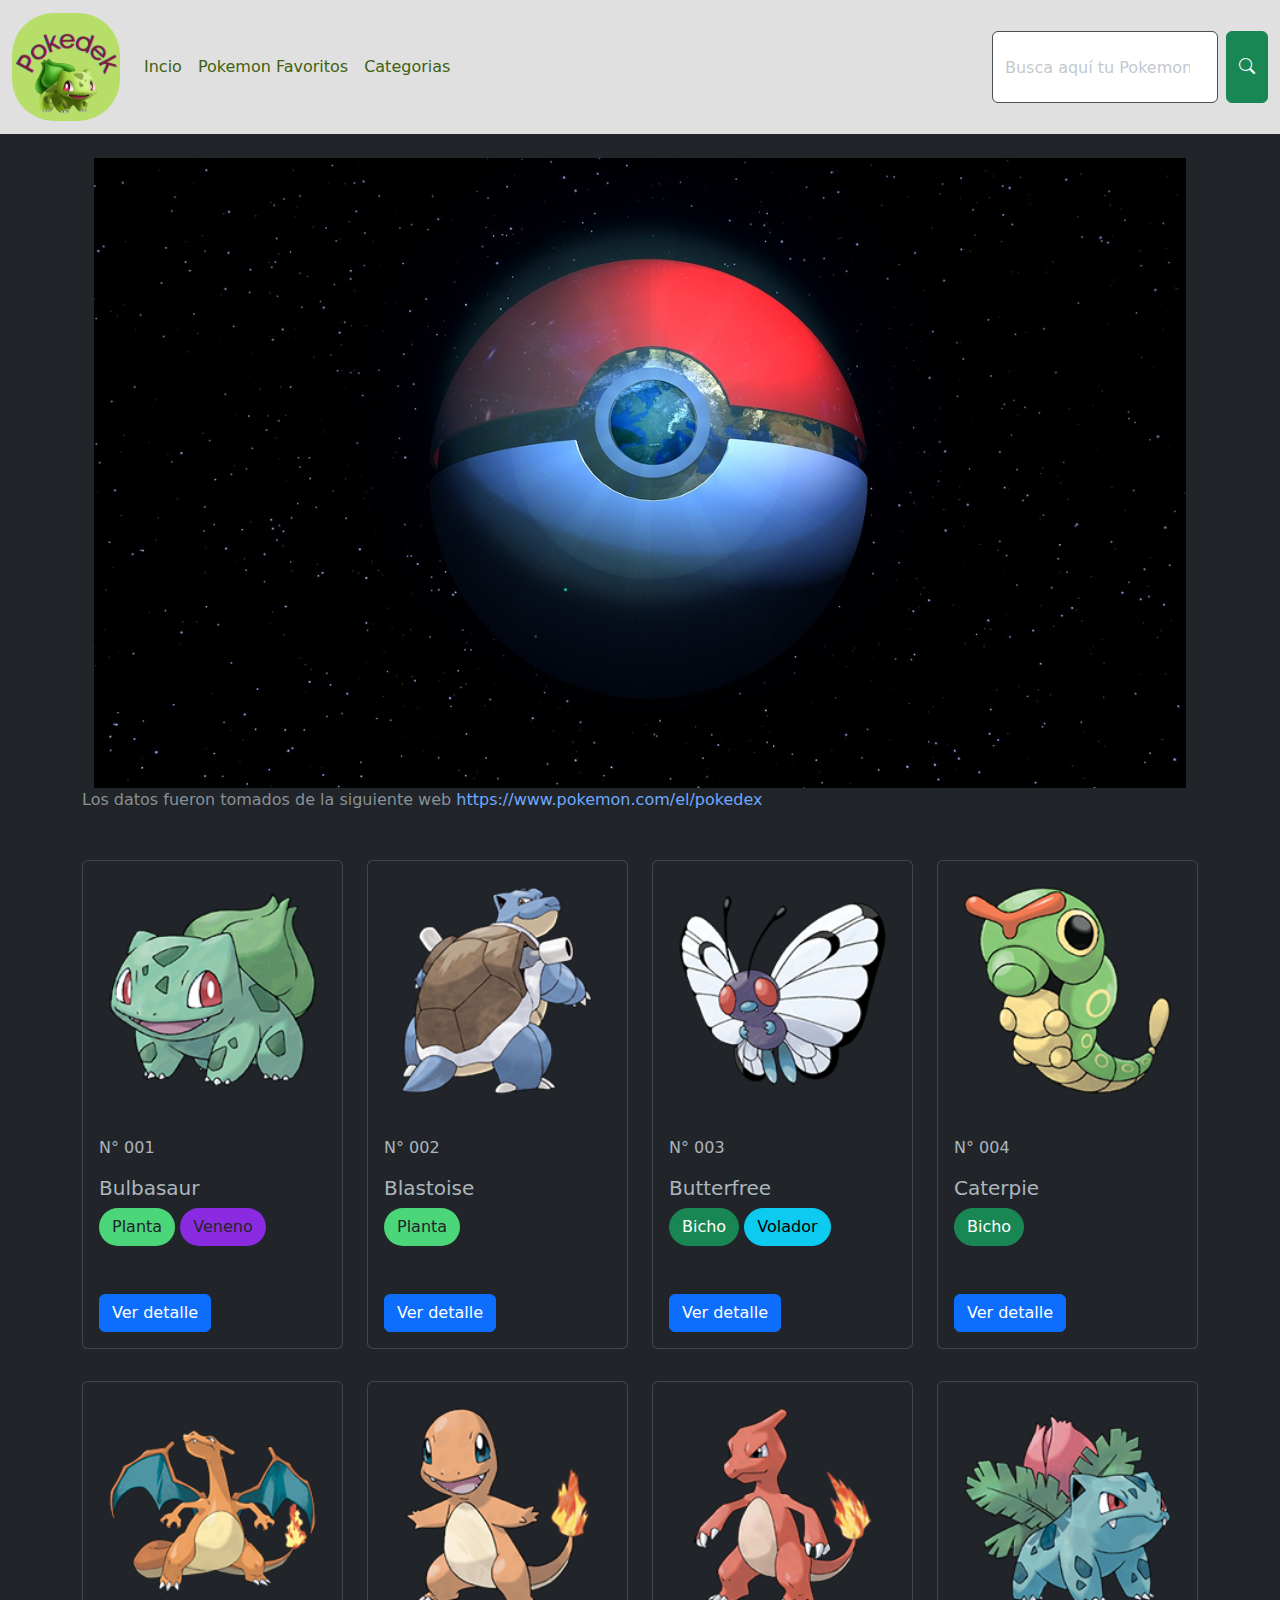
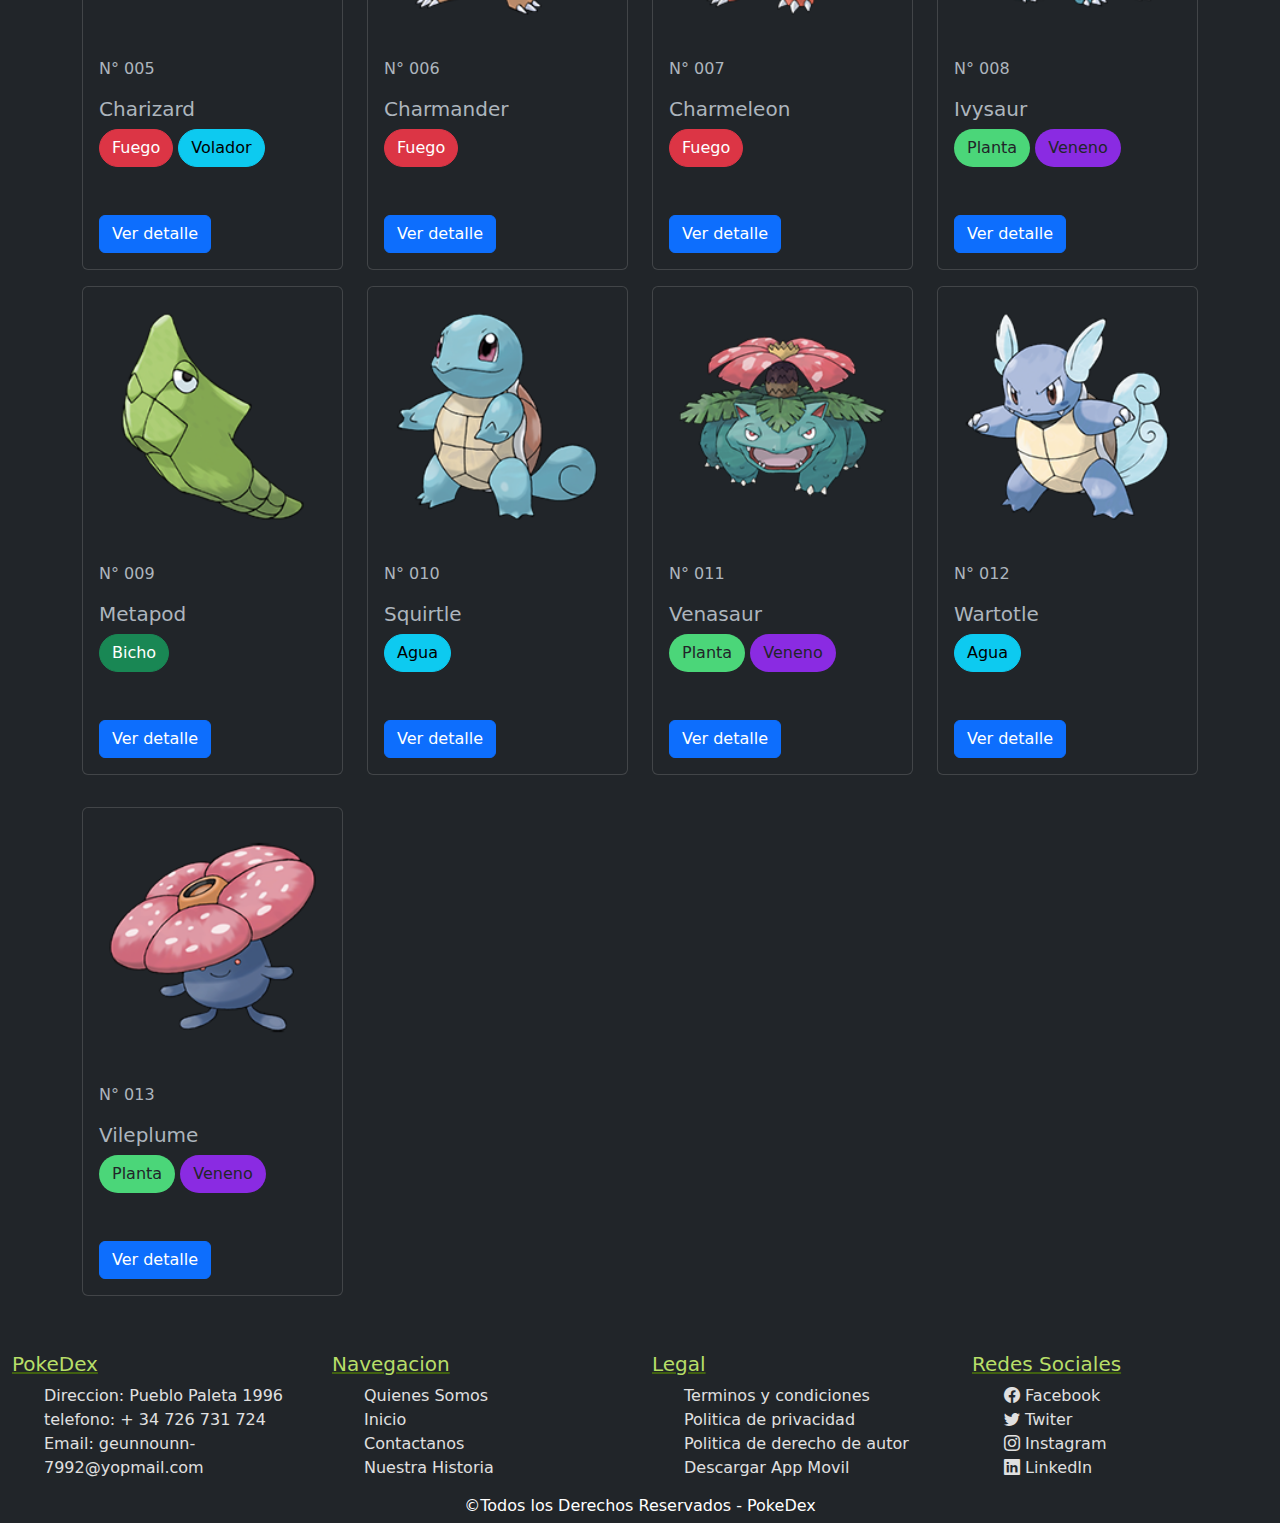
==== index.html @ a867254b "Merge branch 'dev' into index" ====
<!DOCTYPE html>
<html lang="es" data-bs-theme="dark">
  <head>
    <meta charset="UTF-8" />
    <meta http-equiv="X-UA-Compatible" content="IE=edge" />
    <meta name="viewport" content="width=device-width, initial-scale=1.0" />
    <meta name="description" content="pagina de PokeDex" />
    <meta
      name="keybords"
      content="Pokemon, pikachu, ash, pokedex, blaistoise,
    buterflee, caterpie, charizard, charmander, charmeleon, ivysaur, metapod,
    squitle, venusaur, wartotle"
    />
    <meta
      name="author"
      content="Rusco German André, Garcia Moya Priscila Belen, Ramos Emilia Belen, Romero Uro, Juan Gerardo"
    />
    <link rel="stylesheet" href="css/bootstrap.min.css" />
    <link rel="stylesheet" href="https://cdn.jsdelivr.net/npm/bootstrap-icons@1.10.3/font/bootstrap-icons.css">
    <link rel="stylesheet" href="css/styles.css" />
    <title>PokeDex</title>
  </head>
  <body>
    <header>
      <nav class="navbar navbar-expand-lg navbar-light" id="navBar-PokeDex">
        <section class="container-fluid">
          <a class="navbar-brand" href="./index.html" ><img src="./img/logoPokedek.png" alt="logoPokedek" ></a>
          <button class="navbar-toggler" type="button" data-bs-toggle="collapse" data-bs-target="#navbarSupportedContent" aria-controls="navbarSupportedContent" aria-expanded="false" aria-label="Toggle navigation">
            <span class="navbar-toggler-icon"></span>
          </button>
          <article  class="collapse navbar-collapse" id="navbarSupportedContent">
            <ul class="navbar-nav me-auto mb-2 mb-lg-0">
              <li class="nav-item">
                <a class="nav-link active" aria-current="page" href="index.html">Incio</a>
              </li>
              <li class="nav-item">
                <a class="nav-link" href="./page/error404.html">Pokemon  Favoritos</a>
              </li>
              <li class="nav-item">
                <a class="nav-link "  href="./page/error404.html">Categorias</a>
              </li>
            </ul>
            <form class="d-flex">
              <input class="form-control me-2" type="search" placeholder="Busca aquí tu Pokemon" aria-label="Search">
              <button class="btn btn-success" type="submit"><i class="bi bi-search"></i></button>
            </form>
          </article>
        </section>
      </nav>
    </header>

    <main class="container my-4">
      <section class="container">
        <article id="sliderPokeDex" class="carousel slide">
          <div class="carousel-indicators">
            <button
              type="button"
              data-bs-target="#sliderPokeDex"
              data-bs-slide-to="0"
              class="active"
              aria-current="true"
              aria-label="Slide 1"
            ></button>
            <button
              type="button"
              data-bs-target="#sliderPokeDex"
              data-bs-slide-to="1"
              aria-label="Slide 2"
            ></button>
            <button
              type="button"
              data-bs-target="#sliderPokeDex"
              data-bs-slide-to="2"
              aria-label="Slide 3"
            ></button>
          </div>
          <div class="carousel-inner">
            <div class="carousel-item active">
              <img
                src="/img/POKEBOLA.jpg"
                class="d-block w-100 banner-responsive"
                alt="picachu slider"
              />
            </div>
            <div class="carousel-item">
              <img
                src="./img/POKEBOLA PORTADA.jpg"
                class="d-block w-100 banner-responsive"
                alt="picachu portada"
              />
            </div>
            <div class="carousel-item">
              <img
                src="./img/pokemonslide.jpg"
                class="d-block w-100 banner-responsive"
                alt="pokebola"
              />
            </div>
          </div>
          <button
            class="carousel-control-prev"
            type="button"
            data-bs-target="#sliderPokeDex"
            data-bs-slide="prev"
          >
            <span class="carousel-control-prev-icon" aria-hidden="true"></span>
            <span class="visually-hidden">Previous</span>
          </button>
          <button
            class="carousel-control-next"
            type="button"
            data-bs-target="#sliderPokeDex"
            data-bs-slide="next"
          >
            <span class="carousel-control-next-icon" aria-hidden="true"></span>
            <span class="visually-hidden">Next</span>
          </button>
        </article>
      </section>
      <p class="text-muted mb-5">
        Los datos fueron tomados de la siguiente web
        <a
          href="https://www.pokemon.com/el/pokedex"
          class="text-decoration-none"
          >https://www.pokemon.com/el/pokedex</a
        >
      </p>

      <section class="row">
        <aside class="col-md-6 col-lg-3 mb-3">
          <article class="card style= width: 18rem;">
            <img
              src="/img/pokemones/baba.png"
              class="card-img-top"
              alt="Bulbasaur"
            />
            <div class="card-body">
              <p>N° 001</p>
              <h5 class="card-title mb-2">Bulbasaur</h5>
              <div class="block">
              <input
                type="button"
                class="btn colorPlanta sinCursor"
                value="Planta"
              />
              <input
                type="button"
                class="btn colorVeneno sinCursor"
                value="Veneno"
              />
              </div>
              <a href="/page/error404.html" class="btn btn-primary  mt-5"
                >Ver detalle</a
              >
            </div>
          </article>
        </aside>

        <aside class="col-md-6 col-lg-3 mb-3">
          <article class="card style= width: 18rem;">
            <img
              src="/img/pokemones/blastoise.png"
              class="card-img-top"
              alt="Bulbasaur"
            />
            <div class="card-body">
              <p>N° 002</p>
              <h5 class="card-title">Blastoise</h5>
              <input
                type="button"
                class="btn colorPlanta sinCursor block"
                value="Planta"
              />

              <a href="/page/error404.html" class="btn btn-primary mt-5"
                >Ver detalle</a
              >
            </div>
          </article>
        </aside>

        <aside class="col-md-6 col-lg-3 mb-3">
          <article class="card style= width: 18rem;">
            <img
              src="/img/pokemones/buterflee (12).png"
              class="card-img-top"
              alt="Butterfree"
            />
            <div class="card-body">
              <p>N° 003</p>
              <h5 class="card-title">Butterfree</h5>
              <div class="block">
              <input
                type="button"
                class="btn btn-success sinCursor"
                value="Bicho"
              />
              <input
                type="button"
                class="btn btn-info sinCursor"
                value="Volador"
              />
            </div>
              <a href="/page/error404.html" class="btn btn-primary mt-5"
                >Ver detalle</a
              >
            </div>
          </article>
        </aside>

        <aside class="col-md-6 col-lg-3 mb-3 pb-3">
          <article class="card style= width: 18rem;">
            <img
              src="/img/pokemones/caterpie.png"
              class="card-img-top"
              alt="Caterpie"
            />
            <div class="card-body">
              <p>N° 004</p>
              <h5 class="card-title">Caterpie</h5>
              <input
                type="button"
                class="btn btn-success sinCursor block"
                value="Bicho"
              />
              <a href="/page/error404.html" class="btn btn-primary  mt-5"
                >Ver detalle</a
              >
            </div>
          </article>
        </aside>

        <aside class="col-md-6 col-lg-3 pb-3">
          <article class="card style= width: 18rem;">
            <img
              src="/img/pokemones/charizard.png"
              class="card-img-top"
              alt="Charizard"
            />
            <div class="card-body">
              <p>N° 005</p>
              <h5 class="card-title">Charizard</h5>
              <div class="block">
              <input
                type="button"
                class="btn btn-danger sinCursor"
                value="Fuego"
              />
              <input
                type="button"
                class="btn btn-info sinCursor"
                value="Volador"
              />
            </div>
              <a href="/page/error404.html" class="btn btn-primary  mt-5"
                >Ver detalle</a
              >
            </div>
          </article>
        </aside>

        <aside class="col-md-6 col-lg-3 pb-3">
          <article class="card style= width: 18rem;">
            <img
              src="/img/pokemones/charmander.png"
              class="card-img-top"
              alt="Charmander"
            />
            <div class="card-body">
              <p>N° 006</p>
              <h5 class="card-title">Charmander</h5>
              <input
                type="button"
                class="btn btn-danger sinCursor block"
                value="Fuego"
              />
              <a href="/page/descripcionPokemon.html" class="btn btn-primary  mt-5"
                >Ver detalle</a
              >
            </div>
          </article>
        </aside>

        <aside class="col-md-6 col-lg-3 pb-3">
          <article class="card style= width: 18rem;">
            <img
              src="/img/pokemones/charmeleon.png"
              class="card-img-top"
              alt="Charmeleon"
            />
            <div class="card-body">
              <p>N° 007</p>
              <h5 class="card-title">Charmeleon</h5>
              <input
                type="button"
                class="btn btn-danger sinCursor block"
                value="Fuego"
              />
              <a href="/page/error404.html" class="btn btn-primary  mt-5"
                >Ver detalle</a
              >
            </div>
          </article>
        </aside>

        <aside class="col-md-6 col-lg-3 pb-3">
          <article class="card style= width: 18rem;">
          <img
            src="/img/pokemones/ivysaur.png"
            class="card-img-top"
            alt="Ivysaur"
          />
          <div class="card-body">
            <p>N° 008</p>
            <h5 class="card-title">Ivysaur</h5>
            <div class="block">
            <input
            type="button"
            class="btn colorPlanta sinCursor "
            value="Planta"
          />
          <input
          type="button"
          class="btn colorVeneno sinCursor "
          value="Veneno"
        />
        </div>
            <a href="/page/error404.html" class="btn btn-primary  mt-5"
              >Ver detalle</a
            >
          </div>
        </article>
      </aside>

      <aside class="col-md-6 col-lg-3 mb-3 pb-3">
        <article class="card style= width: 18rem;">
          <img
            src="/img/pokemones/metapod.png"
            class="card-img-top"
            alt="Metapod"
          />
          <div class="card-body">
            <p>N° 009</p>
            <h5 class="card-title">Metapod</h5>
            <input type="button" class="btn btn-success sinCursor block" value="Bicho" />
            <a href="/page/error404.html" class="btn btn-primary  mt-5"
              >Ver detalle</a
            >
          </div>
        </article>
      </aside>

      <aside class="col-md-6 col-lg-3 mb-3 pb-3">
        <article class="card style= width: 18rem;">
          <img
            src="/img/pokemones/squirtle.png"
            class="card-img-top"
            alt="Squirtle"
          />
          <div class="card-body">
            <p>N° 010</p>
            <h5 class="card-title">Squirtle</h5>

            <input type="button" class="btn btn-info sinCursor block" value="Agua" />
            <a href="/page/error404.html" class="btn btn-primary mt-5"
              >Ver detalle</a
            >
          </div>
        </article>
      </aside>

        <aside class="col-md-6 col-lg-3 mb-3 pb-3">
          <article class="card style= width: 18rem;">
          <img
            src="/img/pokemones/venusaur.png"
            class="card-img-top"
            alt="venusaur"
          />
          <div class="card-body">
            <p>N° 011</p>
            <h5 class="card-title">Venasaur</h5>
            <div class="block">
            <input
              type="button"
              class="btn colorPlanta sinCursor"
              value="Planta"
            />
            <input
              type="button"
              class="btn colorVeneno sinCursor"
              value="Veneno"
            />
            </div>
            <a href="/page/error404.html" class="btn btn-primary  mt-5"
              >Ver detalle</a
            >
          </div>
        </article>
      </aside>

        <aside class="col-md-6 col-lg-3 mb-3 pb-3">
          <article class="card style= width: 18rem;">
          <img
            src="/img/pokemones/wartotle.png"
            class="card-img-top"
            alt="Wartotle"
          />
          <div class="card-body">
            <p>N° 012</p>
            <h5 class="card-title">Wartotle</h5>
            <input
              type="button"
              class="btn btn-info sinCursor block"
              value="Agua"
            />

            <a href="/page/error404.html" class="btn btn-primary  mt-5"
              >Ver detalle</a
            >
          </div>
        </article>
      </aside>

        <aside class="col-md-6 col-lg-3 mb-3 pb-3">
          <article class="card style= width: 18rem;">
          <img
            src="/img/pokemones/vileplume.png"
            class="card-img-top"
            alt="vileplume"
          />
          <div class="card-body">
            <p>N° 013</p>
            <h5 class="card-title mb-2">Vileplume</h5>
            <div class="block">
            <input
              type="button"
              class="btn colorPlanta sinCursor "
              value="Planta"
            />
            <input
              type="button"
              class="btn colorVeneno sinCursor "
              value="Veneno"
            />
          </div>
            <a href="/page/error404.html" class="btn btn-primary  mt-5"
              >Ver detalle</a
            >
          </div>
        </article>
      </aside>
      </section>
    </main>
    

    <footer>
        <section class="container-fluid">
            <article  class="row" id="cuerpoFooter">
                <aside class="col-xl-3  col-sm-3 col-md-3">
                    <p class="h5">PokeDex</p>
                    <ul>
                      <li>Direccion: Pueblo Paleta 1996</li>
                      <li> telefono: + 34 726 731 724</li>
                      <li>Email: geunnounn-7992@yopmail.com</li>
                    </ul>
                </aside>
                <aside class="col-xl-3 col-sm-3 col-md-3">
                    <p class="h5"> Navegacion</p>
                    <ul>
                        <li><a href="/page/quienesSomos.html">Quienes Somos</a></li>
                        <li><a href="/index.html">Inicio</a></li>
                        <li><a href="/page/error404.html">Contactanos</a></li>
                        <li><a href="/page/error404.html">Nuestra Historia</a></li>
                    </ul>
                </aside>
                <aside class="col-xl-3 col-sm-3 col-md-3">
                    <p class="h5">Legal</p>
                    <ul>
                        <li><a href="/page/error404.html">Terminos y condiciones</a></li>
                        <li><a href="/page/error404.html">Politica de privacidad</a></li>
                        <li><a href="/page/error404.html">Politica de derecho de autor</a></li>
                        <li><a href="/page/error404.html">Descargar App Movil</a></li>
                    </ul>
                </aside>
                <aside class="col-xl-3 col-sm-3 col-md-3">
                    <p class="h5">Redes Sociales</p>
                        <ul>
                      <li><a href="/page/error404.html"><i class="bi bi-facebook"></i> Facebook</a></li>
                      <li><a href="/page/error404.html"><i class="bi bi-twitter"></i> Twiter</a></li>
                      <li><a href="/page/error404.html"><i class="bi bi-instagram"></i> Instagram</a></li>
                      <li><a href="/page/error404.html"><i class="bi bi-linkedin"></i> LinkedIn</a></li>
                    </ul>
                </aside>
            </article>
            <article  class="row" id="copyrightFooter">
               <p class="h6"> &copy;Todos los Derechos Reservados - PokeDex </p> 
            </article>
        </section>
    </footer>
    <script src="js/bootstrap.min.js"></script>
  </body>
</html>
---- css/styles.css ----
/*#e88c68 #692108 #c7551b #eebd3b #f5ba42 #e0e0e0 #762334 #b7de68 #416111 #629b27*/
@import url("https://cdn.jsdelivr.net/npm/bootstrap-icons@1.10.3/font/bootstrap-icons.css");
body {
  display: flex;
  flex-direction: column;
  min-height: 100vh;
}
main {
  flex-grow: 1;
}
#Error404 {
  display: flex;
  justify-content: center;
}
#Error404 img {
  padding-top: 10px;
  width: 97%;
  object-fit: cover;
  display: block;
  margin: auto;
  
}
#copyrightFooter {
  text-align: center;
  color: #e0e0e0;
}
#cuerpoFooter .h5 {
  color: #b7de68;
 text-decoration:underline #416111
}
#cuerpoFooter li a,li{
  text-decoration: none ;
  color: #e0e0e0;
}
#cuerpoFooter ul {
  list-style: none;
}

#navBar-PokeDex{
  background-color: #e0e0e0;
 color: #b7de68;
}
.navbar-brand img{
 padding: 0px;
 margin: 0px;
 height: 12vh;
 border-radius: 42px;
}

#navbarSupportedContent input{
background-color: #ffffff;
height: 8vh;
}
#navbarSupportedContent ul li a {
  color: #416111;
}

.carousel-inner img {
  width: 100%;
  height: 70vh;
  object-fit: cover;
}

.card-container {
  display: flex;
  justify-content: space-around;
  
}

.colorPlanta {
background-color:rgb(75, 214, 121) ;
}

.colorVeneno {
  background-color: blueviolet;
}

.sinCursor {
  cursor: not-allowed;
  pointer-events: none;
  border-radius: 40px;
}

.block{
  display: block
  }



/*================== Gerardo ===================================*/
.sinCursor {
  cursor: not-allowed;
  pointer-events: none;
}

.card-img {
  width: 100%;
  object-fit: cover;
}
.img-charmander {
  max-width: 70%;
  margin: 0 auto;
  display: none;
}
.img-evoluciones {
  max-width: 50%;
  margin: 0 auto;
}
[class*='-heading'] {
  font-size: 4rem;
  text-align: center;
  font-weight: 700;
  color: white;
  margin: 3rem 0;
}

.pokemon-grid {
  display: grid;
  grid-template-columns: repeat(2, 1fr);
  align-items: top;
  gap: 4rem;
}

.pokemonSkills-grid {
  display: grid;
  grid-template-columns: 2fr 1fr;
  align-items: top;
  gap: 4rem;
}

.hoverable {
  display: inline-block;
  background: center url('/img/detallesPokemonCharmander/charmander.png')
    no-repeat;
  background-size: contain;
}

@media all and (min-width: 280px) and (max-width: 768px) {
  .carousel {
    display: none;
  }
  [class*='-heading'] {
    font-size: 4rem;
    text-align: center;
    align-items: center;
    font-weight: 400;
    color: red;
    margin: 3rem 0;
  }
  .pokemon-grid {
    grid-template-columns: repeat(1, 1fr);
  }
  .pokemonSkills-grid {
    grid-template-columns: repeat(1, 1fr);
  }
  .img-charmander {
    max-width: 100%;
    display: block;
  }
}

@media all and (min-width: 769px) {
  .hoverable:hover {
    background-image: url('/img/detallesPokemonCharmander/lanzallamasCharmander.gif');
  }
}
/*================== FIN Gerardo =================================*/
/*================== German ===================================*/
.imgCardAcercaNosotros img{
  width: 227px;
  height: 272px;
  object-fit: cover;
  display: block;
  margin: auto;
}
#cardQuienesSomos .card {
  border: none;
}
#cardQuienesSomos .card-title{
  color: #e88c68;
}
#cardQuienesSomos .card-text {
text-align: justify;
color: #e0e0e0;
}
@media all and (max-width: 770px) {

  .imgCardAcercaNosotros  img{
    width: 264px;
    height: 255px;
    object-fit: cover;
    display: block;
    margin: auto;
}
}
/*================== FIN German =================================*/
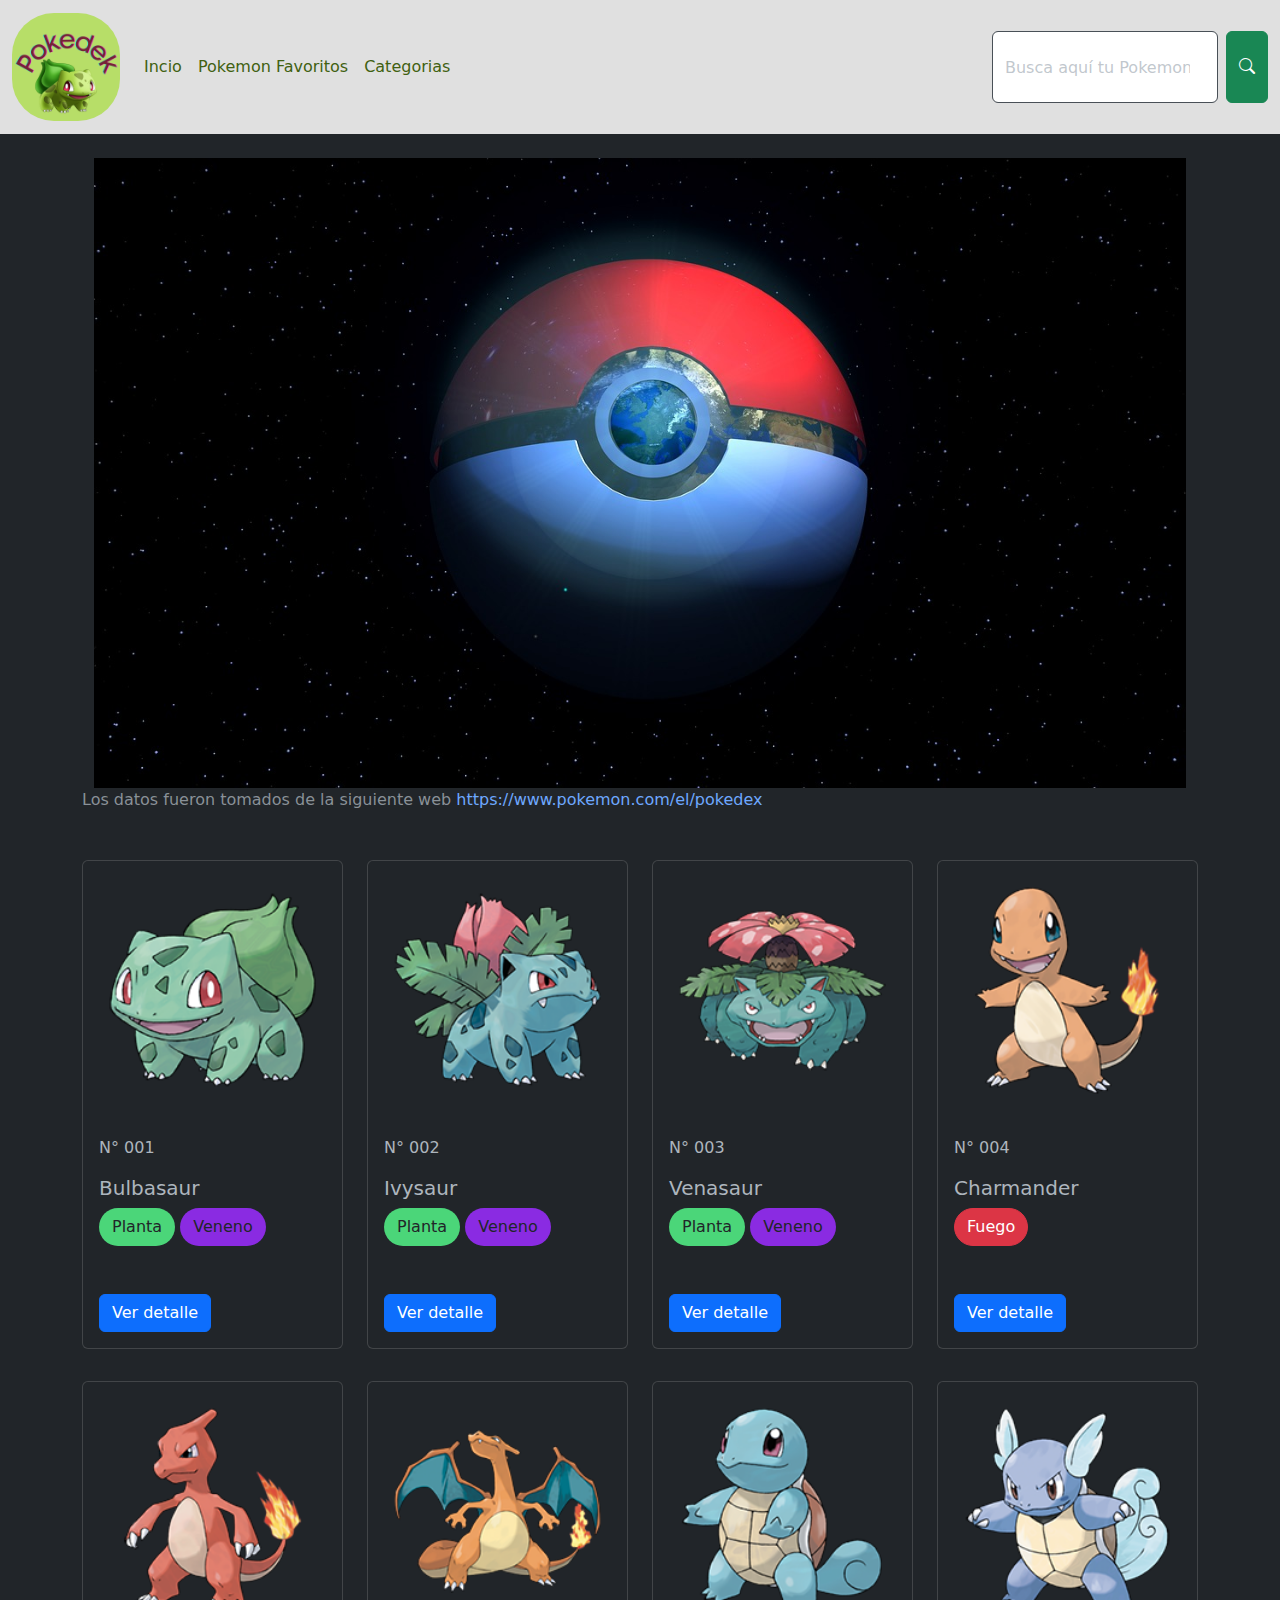
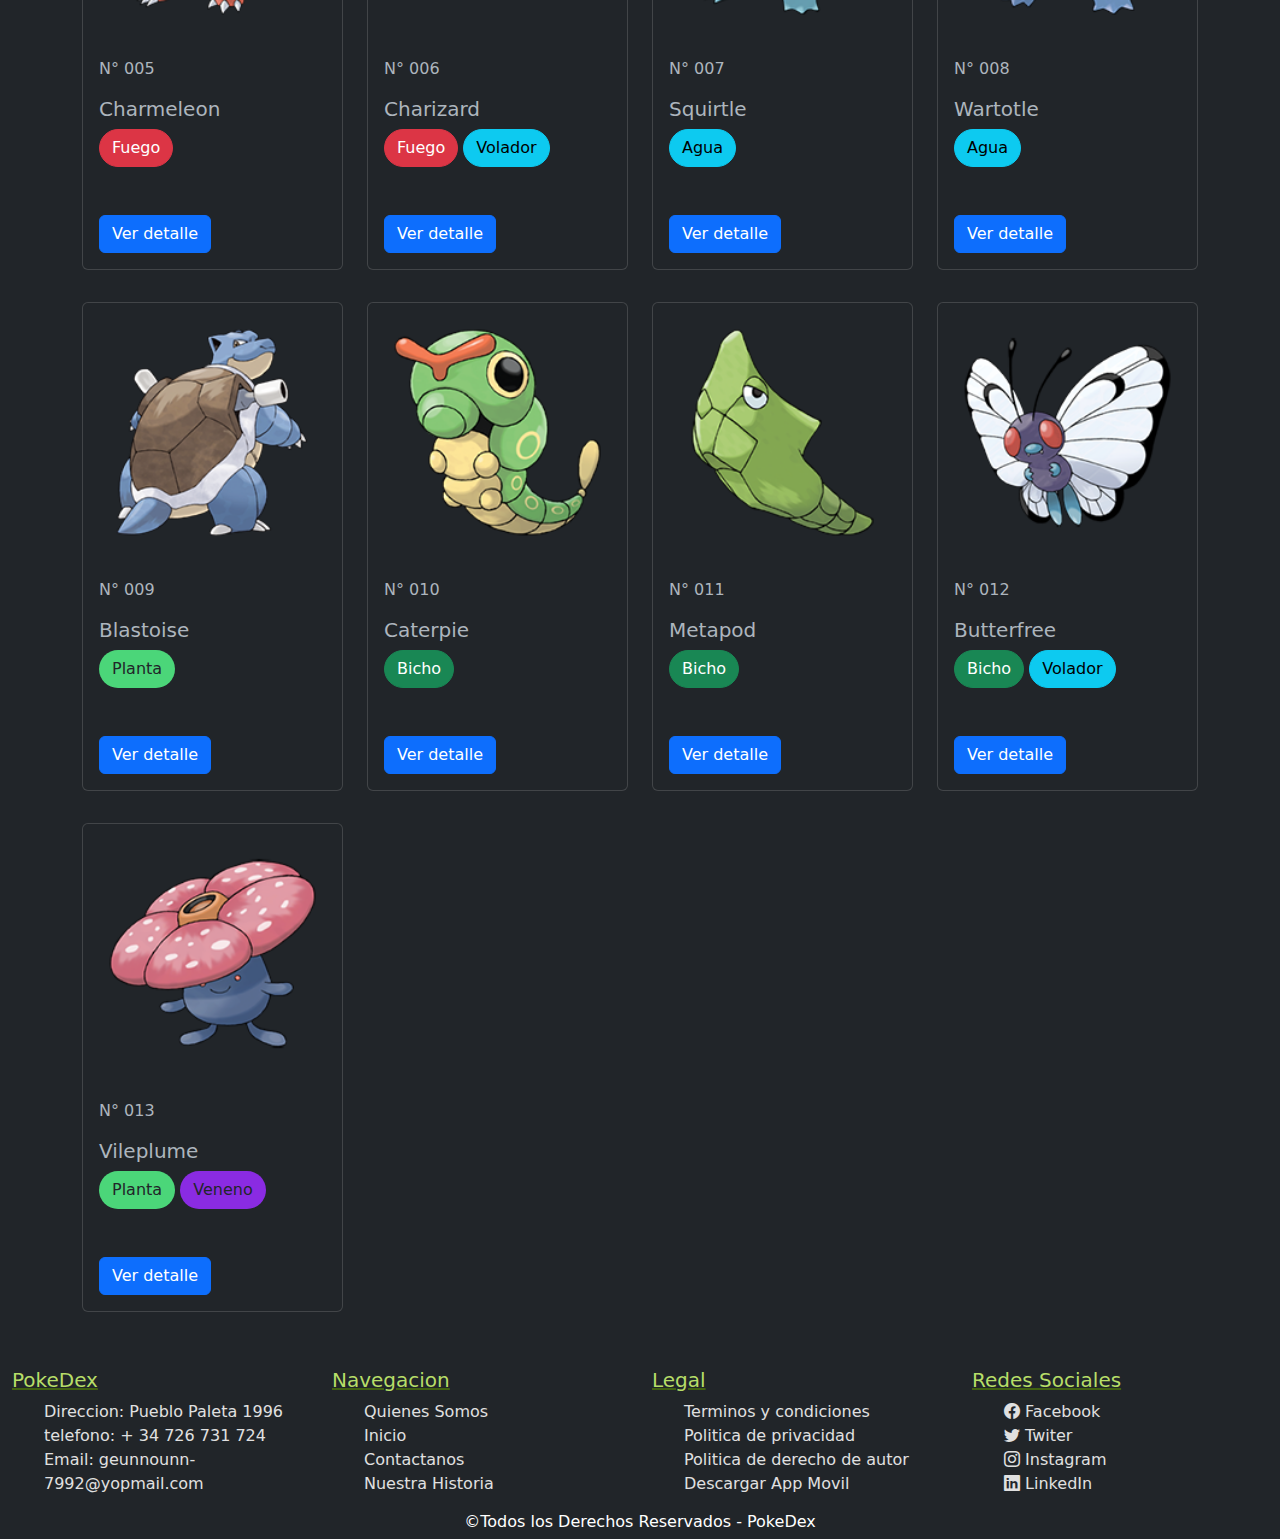
==== commit 23acb01d: "cambios en el index: botones y reorganizacion de Pokemones" ====
--- a/index.html
+++ b/index.html
@@ -16,7 +16,10 @@
       content="Rusco German André, Garcia Moya Priscila Belen, Ramos Emilia Belen, Romero Uro, Juan Gerardo"
     />
     <link rel="stylesheet" href="css/bootstrap.min.css" />
-    <link rel="stylesheet" href="https://cdn.jsdelivr.net/npm/bootstrap-icons@1.10.3/font/bootstrap-icons.css">
+    <link
+      rel="stylesheet"
+      href="https://cdn.jsdelivr.net/npm/bootstrap-icons@1.10.3/font/bootstrap-icons.css"
+    />
     <link rel="stylesheet" href="css/styles.css" />
     <title>PokeDex</title>
   </head>
@@ -24,25 +27,46 @@
     <header>
       <nav class="navbar navbar-expand-lg navbar-light" id="navBar-PokeDex">
         <section class="container-fluid">
-          <a class="navbar-brand" href="./index.html" ><img src="./img/logoPokedek.png" alt="logoPokedek" ></a>
-          <button class="navbar-toggler" type="button" data-bs-toggle="collapse" data-bs-target="#navbarSupportedContent" aria-controls="navbarSupportedContent" aria-expanded="false" aria-label="Toggle navigation">
+          <a class="navbar-brand" href="./index.html"
+            ><img src="./img/logoPokedek.png" alt="logoPokedek"
+          /></a>
+          <button
+            class="navbar-toggler"
+            type="button"
+            data-bs-toggle="collapse"
+            data-bs-target="#navbarSupportedContent"
+            aria-controls="navbarSupportedContent"
+            aria-expanded="false"
+            aria-label="Toggle navigation"
+          >
             <span class="navbar-toggler-icon"></span>
           </button>
-          <article  class="collapse navbar-collapse" id="navbarSupportedContent">
+          <article class="collapse navbar-collapse" id="navbarSupportedContent">
             <ul class="navbar-nav me-auto mb-2 mb-lg-0">
               <li class="nav-item">
-                <a class="nav-link active" aria-current="page" href="index.html">Incio</a>
+                <a class="nav-link active" aria-current="page" href="index.html"
+                  >Incio</a
+                >
               </li>
               <li class="nav-item">
-                <a class="nav-link" href="./page/error404.html">Pokemon  Favoritos</a>
+                <a class="nav-link" href="./page/error404.html"
+                  >Pokemon Favoritos</a
+                >
               </li>
               <li class="nav-item">
-                <a class="nav-link "  href="./page/error404.html">Categorias</a>
+                <a class="nav-link" href="./page/error404.html">Categorias</a>
               </li>
             </ul>
             <form class="d-flex">
-              <input class="form-control me-2" type="search" placeholder="Busca aquí tu Pokemon" aria-label="Search">
-              <button class="btn btn-success" type="submit"><i class="bi bi-search"></i></button>
+              <input
+                class="form-control me-2"
+                type="search"
+                placeholder="Busca aquí tu Pokemon"
+                aria-label="Search"
+              />
+              <button class="btn btn-success" type="submit">
+                <i class="bi bi-search"></i>
+              </button>
             </form>
           </article>
         </section>
@@ -138,18 +162,264 @@
               <p>N° 001</p>
               <h5 class="card-title mb-2">Bulbasaur</h5>
               <div class="block">
-              <input
-                type="button"
-                class="btn colorPlanta sinCursor"
+                <input
+                  type="button"
+                  class="btn colorPlanta botonColor"
+                  value="Planta"
+                />
+                <input
+                  type="button"
+                  class="btn colorVeneno botonColor"
+                  value="Veneno"
+                />
+              </div>
+              <a href="/page/error404.html" class="btn btn-primary mt-5"
+                >Ver detalle</a
+              >
+            </div>
+          </article>
+        </aside>
+
+        <aside class="col-md-6 col-lg-3 pb-3">
+          <article class="card style= width: 18rem;">
+            <img
+              src="/img/pokemones/ivysaur.png"
+              class="card-img-top"
+              alt="Ivysaur"
+            />
+            <div class="card-body">
+              <p>N° 002</p>
+              <h5 class="card-title">Ivysaur</h5>
+              <div class="block">
+                <input
+                  type="button"
+                  class="btn colorPlanta botonColor"
+                  value="Planta"
+                />
+                <input
+                  type="button"
+                  class="btn colorVeneno botonColor"
+                  value="Veneno"
+                />
+              </div>
+              <a href="/page/error404.html" class="btn btn-primary mt-5"
+                >Ver detalle</a
+              >
+            </div>
+          </article>
+        </aside>
+
+        <aside class="col-md-6 col-lg-3 mb-3 pb-3">
+          <article class="card style= width: 18rem;">
+            <img
+              src="/img/pokemones/venusaur.png"
+              class="card-img-top"
+              alt="venusaur"
+            />
+            <div class="card-body">
+              <p>N° 003</p>
+              <h5 class="card-title">Venasaur</h5>
+              <div class="block">
+                <input
+                  type="button"
+                  class="btn colorPlanta botonColor"
+                  value="Planta"
+                />
+                <input
+                  type="button"
+                  class="btn colorVeneno botonColor"
+                  value="Veneno"
+                />
+              </div>
+              <a href="/page/error404.html" class="btn btn-primary mt-5"
+                >Ver detalle</a
+              >
+            </div>
+          </article>
+        </aside>
+
+        <aside class="col-md-6 col-lg-3 pb-3">
+          <article class="card style= width: 18rem;">
+            <img
+              src="/img/pokemones/charmander.png"
+              class="card-img-top"
+              alt="Charmander"
+            />
+            <div class="card-body">
+              <p>N° 004</p>
+              <h5 class="card-title">Charmander</h5>
+              <input
+                type="button"
+                class="btn btn-danger botonColor block"
+                value="Fuego"
+              />
+              <a
+                href="/page/descripcionPokemon.html"
+                class="btn btn-primary mt-5"
+                >Ver detalle</a
+              >
+            </div>
+          </article>
+        </aside>
+
+        <aside class="col-md-6 col-lg-3 pb-3">
+          <article class="card style= width: 18rem;">
+            <img
+              src="/img/pokemones/charmeleon.png"
+              class="card-img-top"
+              alt="Charmeleon"
+            />
+            <div class="card-body">
+              <p>N° 005</p>
+              <h5 class="card-title">Charmeleon</h5>
+              <input
+                type="button"
+                class="btn btn-danger botonColor block"
+                value="Fuego"
+              />
+              <a href="/page/error404.html" class="btn btn-primary mt-5"
+                >Ver detalle</a
+              >
+            </div>
+          </article>
+        </aside>
+
+        <aside class="col-md-6 col-lg-3 pb-3">
+          <article class="card style= width: 18rem;">
+            <img
+              src="/img/pokemones/charizard.png"
+              class="card-img-top"
+              alt="Charizard"
+            />
+            <div class="card-body">
+              <p>N° 006</p>
+              <h5 class="card-title">Charizard</h5>
+              <div class="block">
+                <input
+                  type="button"
+                  class="btn btn-danger botonColor"
+                  value="Fuego"
+                />
+                <input
+                  type="button"
+                  class="btn btn-info botonColor"
+                  value="Volador"
+                />
+              </div>
+              <a href="/page/error404.html" class="btn btn-primary mt-5"
+                >Ver detalle</a
+              >
+            </div>
+          </article>
+        </aside>
+
+        <aside class="col-md-6 col-lg-3 mb-3 pb-3">
+          <article class="card style= width: 18rem;">
+            <img
+              src="/img/pokemones/squirtle.png"
+              class="card-img-top"
+              alt="Squirtle"
+            />
+            <div class="card-body">
+              <p>N° 007</p>
+              <h5 class="card-title">Squirtle</h5>
+
+              <input
+                type="button"
+                class="btn btn-info botonColor block"
+                value="Agua"
+              />
+              <a href="/page/error404.html" class="btn btn-primary mt-5"
+                >Ver detalle</a
+              >
+            </div>
+          </article>
+        </aside>
+
+        <aside class="col-md-6 col-lg-3 mb-3 pb-3">
+          <article class="card style= width: 18rem;">
+            <img
+              src="/img/pokemones/wartotle.png"
+              class="card-img-top"
+              alt="Wartotle"
+            />
+            <div class="card-body">
+              <p>N° 008</p>
+              <h5 class="card-title">Wartotle</h5>
+              <input
+                type="button"
+                class="btn btn-info botonColor block"
+                value="Agua"
+              />
+
+              <a href="/page/error404.html" class="btn btn-primary mt-5"
+                >Ver detalle</a
+              >
+            </div>
+          </article>
+        </aside>
+
+        <aside class="col-md-6 col-lg-3 mb-3">
+          <article class="card style= width: 18rem;">
+            <img
+              src="/img/pokemones/blastoise.png"
+              class="card-img-top"
+              alt="Bulbasaur"
+            />
+            <div class="card-body">
+              <p>N° 009</p>
+              <h5 class="card-title">Blastoise</h5>
+              <input
+                type="button"
+                class="btn colorPlanta botonColor block"
                 value="Planta"
               />
-              <input
-                type="button"
-                class="btn colorVeneno sinCursor"
-                value="Veneno"
-              />
-              </div>
-              <a href="/page/error404.html" class="btn btn-primary  mt-5"
+
+              <a href="/page/error404.html" class="btn btn-primary mt-5"
+                >Ver detalle</a
+              >
+            </div>
+          </article>
+        </aside>
+
+        <aside class="col-md-6 col-lg-3 mb-3 pb-3">
+          <article class="card style= width: 18rem;">
+            <img
+              src="/img/pokemones/caterpie.png"
+              class="card-img-top"
+              alt="Caterpie"
+            />
+            <div class="card-body">
+              <p>N° 010</p>
+              <h5 class="card-title">Caterpie</h5>
+              <input
+                type="button"
+                class="btn btn-success botonColor block"
+                value="Bicho"
+              />
+              <a href="/page/error404.html" class="btn btn-primary mt-5"
+                >Ver detalle</a
+              >
+            </div>
+          </article>
+        </aside>
+
+        <aside class="col-md-6 col-lg-3 mb-3 pb-3">
+          <article class="card style= width: 18rem;">
+            <img
+              src="/img/pokemones/metapod.png"
+              class="card-img-top"
+              alt="Metapod"
+            />
+            <div class="card-body">
+              <p>N° 011</p>
+              <h5 class="card-title">Metapod</h5>
+              <input
+                type="button"
+                class="btn btn-success botonColor block"
+                value="Bicho"
+              />
+              <a href="/page/error404.html" class="btn btn-primary mt-5"
                 >Ver detalle</a
               >
             </div>
@@ -159,48 +429,25 @@
         <aside class="col-md-6 col-lg-3 mb-3">
           <article class="card style= width: 18rem;">
             <img
-              src="/img/pokemones/blastoise.png"
-              class="card-img-top"
-              alt="Bulbasaur"
-            />
-            <div class="card-body">
-              <p>N° 002</p>
-              <h5 class="card-title">Blastoise</h5>
-              <input
-                type="button"
-                class="btn colorPlanta sinCursor block"
-                value="Planta"
-              />
-
-              <a href="/page/error404.html" class="btn btn-primary mt-5"
-                >Ver detalle</a
-              >
-            </div>
-          </article>
-        </aside>
-
-        <aside class="col-md-6 col-lg-3 mb-3">
-          <article class="card style= width: 18rem;">
-            <img
-              src="/img/pokemones/buterflee (12).png"
+              src="/img/pokemones/buterflee.png"
               class="card-img-top"
               alt="Butterfree"
             />
             <div class="card-body">
-              <p>N° 003</p>
+              <p>N° 012</p>
               <h5 class="card-title">Butterfree</h5>
               <div class="block">
-              <input
-                type="button"
-                class="btn btn-success sinCursor"
-                value="Bicho"
-              />
-              <input
-                type="button"
-                class="btn btn-info sinCursor"
-                value="Volador"
-              />
-            </div>
+                <input
+                  type="button"
+                  class="btn btn-success botonColor"
+                  value="Bicho"
+                />
+                <input
+                  type="button"
+                  class="btn btn-info botonColor"
+                  value="Volador"
+                />
+              </div>
               <a href="/page/error404.html" class="btn btn-primary mt-5"
                 >Ver detalle</a
               >
@@ -211,291 +458,95 @@
         <aside class="col-md-6 col-lg-3 mb-3 pb-3">
           <article class="card style= width: 18rem;">
             <img
-              src="/img/pokemones/caterpie.png"
-              class="card-img-top"
-              alt="Caterpie"
-            />
-            <div class="card-body">
-              <p>N° 004</p>
-              <h5 class="card-title">Caterpie</h5>
-              <input
-                type="button"
-                class="btn btn-success sinCursor block"
-                value="Bicho"
-              />
-              <a href="/page/error404.html" class="btn btn-primary  mt-5"
-                >Ver detalle</a
-              >
-            </div>
-          </article>
-        </aside>
-
-        <aside class="col-md-6 col-lg-3 pb-3">
-          <article class="card style= width: 18rem;">
-            <img
-              src="/img/pokemones/charizard.png"
-              class="card-img-top"
-              alt="Charizard"
-            />
-            <div class="card-body">
-              <p>N° 005</p>
-              <h5 class="card-title">Charizard</h5>
+              src="/img/pokemones/vileplume.png"
+              class="card-img-top"
+              alt="vileplume"
+            />
+            <div class="card-body">
+              <p>N° 013</p>
+              <h5 class="card-title mb-2">Vileplume</h5>
               <div class="block">
-              <input
-                type="button"
-                class="btn btn-danger sinCursor"
-                value="Fuego"
-              />
-              <input
-                type="button"
-                class="btn btn-info sinCursor"
-                value="Volador"
-              />
-            </div>
-              <a href="/page/error404.html" class="btn btn-primary  mt-5"
-                >Ver detalle</a
-              >
-            </div>
-          </article>
-        </aside>
-
-        <aside class="col-md-6 col-lg-3 pb-3">
-          <article class="card style= width: 18rem;">
-            <img
-              src="/img/pokemones/charmander.png"
-              class="card-img-top"
-              alt="Charmander"
-            />
-            <div class="card-body">
-              <p>N° 006</p>
-              <h5 class="card-title">Charmander</h5>
-              <input
-                type="button"
-                class="btn btn-danger sinCursor block"
-                value="Fuego"
-              />
-              <a href="/page/descripcionPokemon.html" class="btn btn-primary  mt-5"
-                >Ver detalle</a
-              >
-            </div>
-          </article>
-        </aside>
-
-        <aside class="col-md-6 col-lg-3 pb-3">
-          <article class="card style= width: 18rem;">
-            <img
-              src="/img/pokemones/charmeleon.png"
-              class="card-img-top"
-              alt="Charmeleon"
-            />
-            <div class="card-body">
-              <p>N° 007</p>
-              <h5 class="card-title">Charmeleon</h5>
-              <input
-                type="button"
-                class="btn btn-danger sinCursor block"
-                value="Fuego"
-              />
-              <a href="/page/error404.html" class="btn btn-primary  mt-5"
-                >Ver detalle</a
-              >
-            </div>
-          </article>
-        </aside>
-
-        <aside class="col-md-6 col-lg-3 pb-3">
-          <article class="card style= width: 18rem;">
-          <img
-            src="/img/pokemones/ivysaur.png"
-            class="card-img-top"
-            alt="Ivysaur"
-          />
-          <div class="card-body">
-            <p>N° 008</p>
-            <h5 class="card-title">Ivysaur</h5>
-            <div class="block">
-            <input
-            type="button"
-            class="btn colorPlanta sinCursor "
-            value="Planta"
-          />
-          <input
-          type="button"
-          class="btn colorVeneno sinCursor "
-          value="Veneno"
-        />
-        </div>
-            <a href="/page/error404.html" class="btn btn-primary  mt-5"
-              >Ver detalle</a
-            >
-          </div>
-        </article>
-      </aside>
-
-      <aside class="col-md-6 col-lg-3 mb-3 pb-3">
-        <article class="card style= width: 18rem;">
-          <img
-            src="/img/pokemones/metapod.png"
-            class="card-img-top"
-            alt="Metapod"
-          />
-          <div class="card-body">
-            <p>N° 009</p>
-            <h5 class="card-title">Metapod</h5>
-            <input type="button" class="btn btn-success sinCursor block" value="Bicho" />
-            <a href="/page/error404.html" class="btn btn-primary  mt-5"
-              >Ver detalle</a
-            >
-          </div>
-        </article>
-      </aside>
-
-      <aside class="col-md-6 col-lg-3 mb-3 pb-3">
-        <article class="card style= width: 18rem;">
-          <img
-            src="/img/pokemones/squirtle.png"
-            class="card-img-top"
-            alt="Squirtle"
-          />
-          <div class="card-body">
-            <p>N° 010</p>
-            <h5 class="card-title">Squirtle</h5>
-
-            <input type="button" class="btn btn-info sinCursor block" value="Agua" />
-            <a href="/page/error404.html" class="btn btn-primary mt-5"
-              >Ver detalle</a
-            >
-          </div>
-        </article>
-      </aside>
-
-        <aside class="col-md-6 col-lg-3 mb-3 pb-3">
-          <article class="card style= width: 18rem;">
-          <img
-            src="/img/pokemones/venusaur.png"
-            class="card-img-top"
-            alt="venusaur"
-          />
-          <div class="card-body">
-            <p>N° 011</p>
-            <h5 class="card-title">Venasaur</h5>
-            <div class="block">
-            <input
-              type="button"
-              class="btn colorPlanta sinCursor"
-              value="Planta"
-            />
-            <input
-              type="button"
-              class="btn colorVeneno sinCursor"
-              value="Veneno"
-            />
-            </div>
-            <a href="/page/error404.html" class="btn btn-primary  mt-5"
-              >Ver detalle</a
-            >
-          </div>
-        </article>
-      </aside>
-
-        <aside class="col-md-6 col-lg-3 mb-3 pb-3">
-          <article class="card style= width: 18rem;">
-          <img
-            src="/img/pokemones/wartotle.png"
-            class="card-img-top"
-            alt="Wartotle"
-          />
-          <div class="card-body">
-            <p>N° 012</p>
-            <h5 class="card-title">Wartotle</h5>
-            <input
-              type="button"
-              class="btn btn-info sinCursor block"
-              value="Agua"
-            />
-
-            <a href="/page/error404.html" class="btn btn-primary  mt-5"
-              >Ver detalle</a
-            >
-          </div>
-        </article>
-      </aside>
-
-        <aside class="col-md-6 col-lg-3 mb-3 pb-3">
-          <article class="card style= width: 18rem;">
-          <img
-            src="/img/pokemones/vileplume.png"
-            class="card-img-top"
-            alt="vileplume"
-          />
-          <div class="card-body">
-            <p>N° 013</p>
-            <h5 class="card-title mb-2">Vileplume</h5>
-            <div class="block">
-            <input
-              type="button"
-              class="btn colorPlanta sinCursor "
-              value="Planta"
-            />
-            <input
-              type="button"
-              class="btn colorVeneno sinCursor "
-              value="Veneno"
-            />
-          </div>
-            <a href="/page/error404.html" class="btn btn-primary  mt-5"
-              >Ver detalle</a
-            >
-          </div>
-        </article>
-      </aside>
+                <input
+                  type="button"
+                  class="btn colorPlanta botonColor"
+                  value="Planta"
+                />
+                <input
+                  type="button"
+                  class="btn colorVeneno botonColor"
+                  value="Veneno"
+                />
+              </div>
+              <a href="/page/error404.html" class="btn btn-primary mt-5"
+                >Ver detalle</a
+              >
+            </div>
+          </article>
+        </aside>
       </section>
     </main>
-    
 
     <footer>
-        <section class="container-fluid">
-            <article  class="row" id="cuerpoFooter">
-                <aside class="col-xl-3  col-sm-3 col-md-3">
-                    <p class="h5">PokeDex</p>
-                    <ul>
-                      <li>Direccion: Pueblo Paleta 1996</li>
-                      <li> telefono: + 34 726 731 724</li>
-                      <li>Email: geunnounn-7992@yopmail.com</li>
-                    </ul>
-                </aside>
-                <aside class="col-xl-3 col-sm-3 col-md-3">
-                    <p class="h5"> Navegacion</p>
-                    <ul>
-                        <li><a href="/page/quienesSomos.html">Quienes Somos</a></li>
-                        <li><a href="/index.html">Inicio</a></li>
-                        <li><a href="/page/error404.html">Contactanos</a></li>
-                        <li><a href="/page/error404.html">Nuestra Historia</a></li>
-                    </ul>
-                </aside>
-                <aside class="col-xl-3 col-sm-3 col-md-3">
-                    <p class="h5">Legal</p>
-                    <ul>
-                        <li><a href="/page/error404.html">Terminos y condiciones</a></li>
-                        <li><a href="/page/error404.html">Politica de privacidad</a></li>
-                        <li><a href="/page/error404.html">Politica de derecho de autor</a></li>
-                        <li><a href="/page/error404.html">Descargar App Movil</a></li>
-                    </ul>
-                </aside>
-                <aside class="col-xl-3 col-sm-3 col-md-3">
-                    <p class="h5">Redes Sociales</p>
-                        <ul>
-                      <li><a href="/page/error404.html"><i class="bi bi-facebook"></i> Facebook</a></li>
-                      <li><a href="/page/error404.html"><i class="bi bi-twitter"></i> Twiter</a></li>
-                      <li><a href="/page/error404.html"><i class="bi bi-instagram"></i> Instagram</a></li>
-                      <li><a href="/page/error404.html"><i class="bi bi-linkedin"></i> LinkedIn</a></li>
-                    </ul>
-                </aside>
-            </article>
-            <article  class="row" id="copyrightFooter">
-               <p class="h6"> &copy;Todos los Derechos Reservados - PokeDex </p> 
-            </article>
-        </section>
+      <section class="container-fluid">
+        <article class="row" id="cuerpoFooter">
+          <aside class="col-xl-3 col-sm-3 col-md-3">
+            <p class="h5">PokeDex</p>
+            <ul>
+              <li>Direccion: Pueblo Paleta 1996</li>
+              <li>telefono: + 34 726 731 724</li>
+              <li>Email: geunnounn-7992@yopmail.com</li>
+            </ul>
+          </aside>
+          <aside class="col-xl-3 col-sm-3 col-md-3">
+            <p class="h5">Navegacion</p>
+            <ul>
+              <li><a href="/page/quienesSomos.html">Quienes Somos</a></li>
+              <li><a href="/index.html">Inicio</a></li>
+              <li><a href="/page/error404.html">Contactanos</a></li>
+              <li><a href="/page/error404.html">Nuestra Historia</a></li>
+            </ul>
+          </aside>
+          <aside class="col-xl-3 col-sm-3 col-md-3">
+            <p class="h5">Legal</p>
+            <ul>
+              <li><a href="/page/error404.html">Terminos y condiciones</a></li>
+              <li><a href="/page/error404.html">Politica de privacidad</a></li>
+              <li>
+                <a href="/page/error404.html">Politica de derecho de autor</a>
+              </li>
+              <li><a href="/page/error404.html">Descargar App Movil</a></li>
+            </ul>
+          </aside>
+          <aside class="col-xl-3 col-sm-3 col-md-3">
+            <p class="h5">Redes Sociales</p>
+            <ul>
+              <li>
+                <a href="/page/error404.html"
+                  ><i class="bi bi-facebook"></i> Facebook</a
+                >
+              </li>
+              <li>
+                <a href="/page/error404.html"
+                  ><i class="bi bi-twitter"></i> Twiter</a
+                >
+              </li>
+              <li>
+                <a href="/page/error404.html"
+                  ><i class="bi bi-instagram"></i> Instagram</a
+                >
+              </li>
+              <li>
+                <a href="/page/error404.html"
+                  ><i class="bi bi-linkedin"></i> LinkedIn</a
+                >
+              </li>
+            </ul>
+          </aside>
+        </article>
+        <article class="row" id="copyrightFooter">
+          <p class="h6">&copy;Todos los Derechos Reservados - PokeDex</p>
+        </article>
+      </section>
     </footer>
     <script src="js/bootstrap.min.js"></script>
   </body>
--- a/css/styles.css
+++ b/css/styles.css
@@ -75,7 +75,7 @@
   background-color: blueviolet;
 }
 
-.sinCursor {
+.botonColor {
   cursor: not-allowed;
   pointer-events: none;
   border-radius: 40px;
@@ -84,6 +84,7 @@
 .block{
   display: block
   }
+
 
 
 
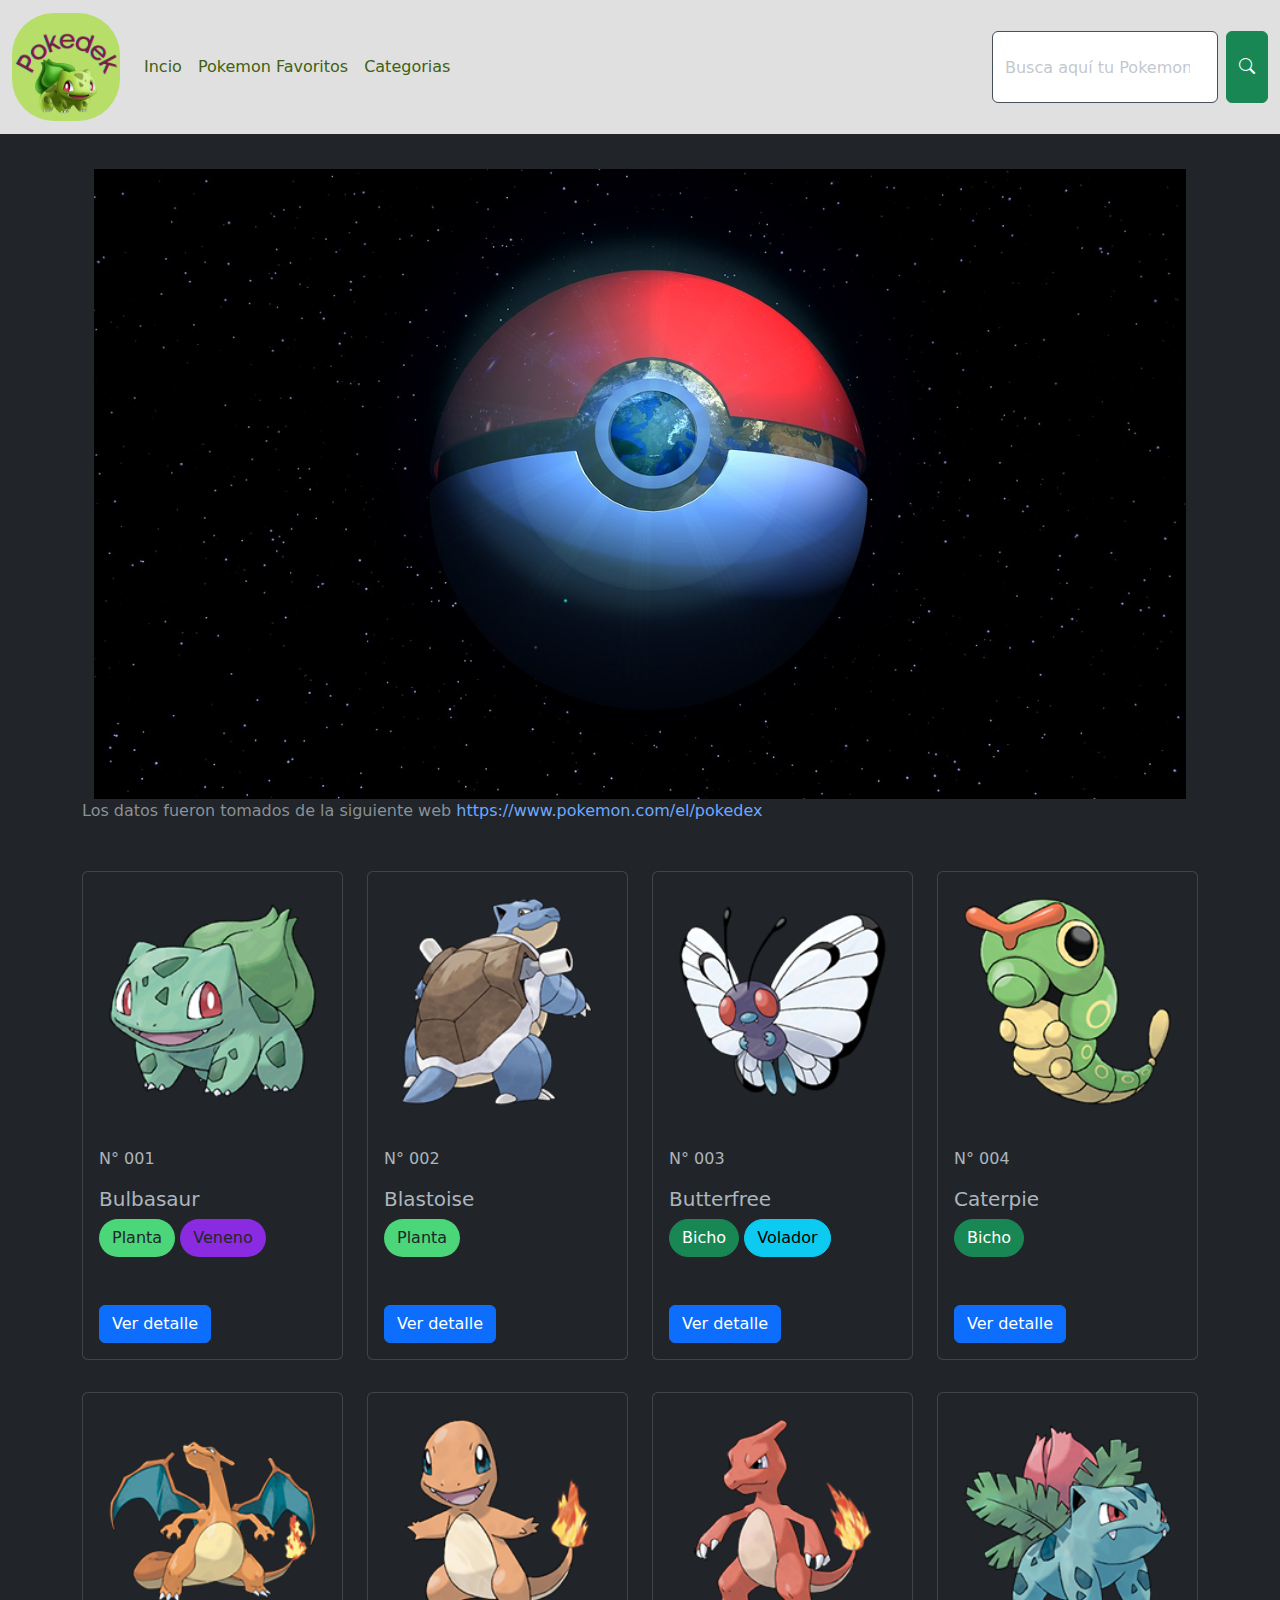
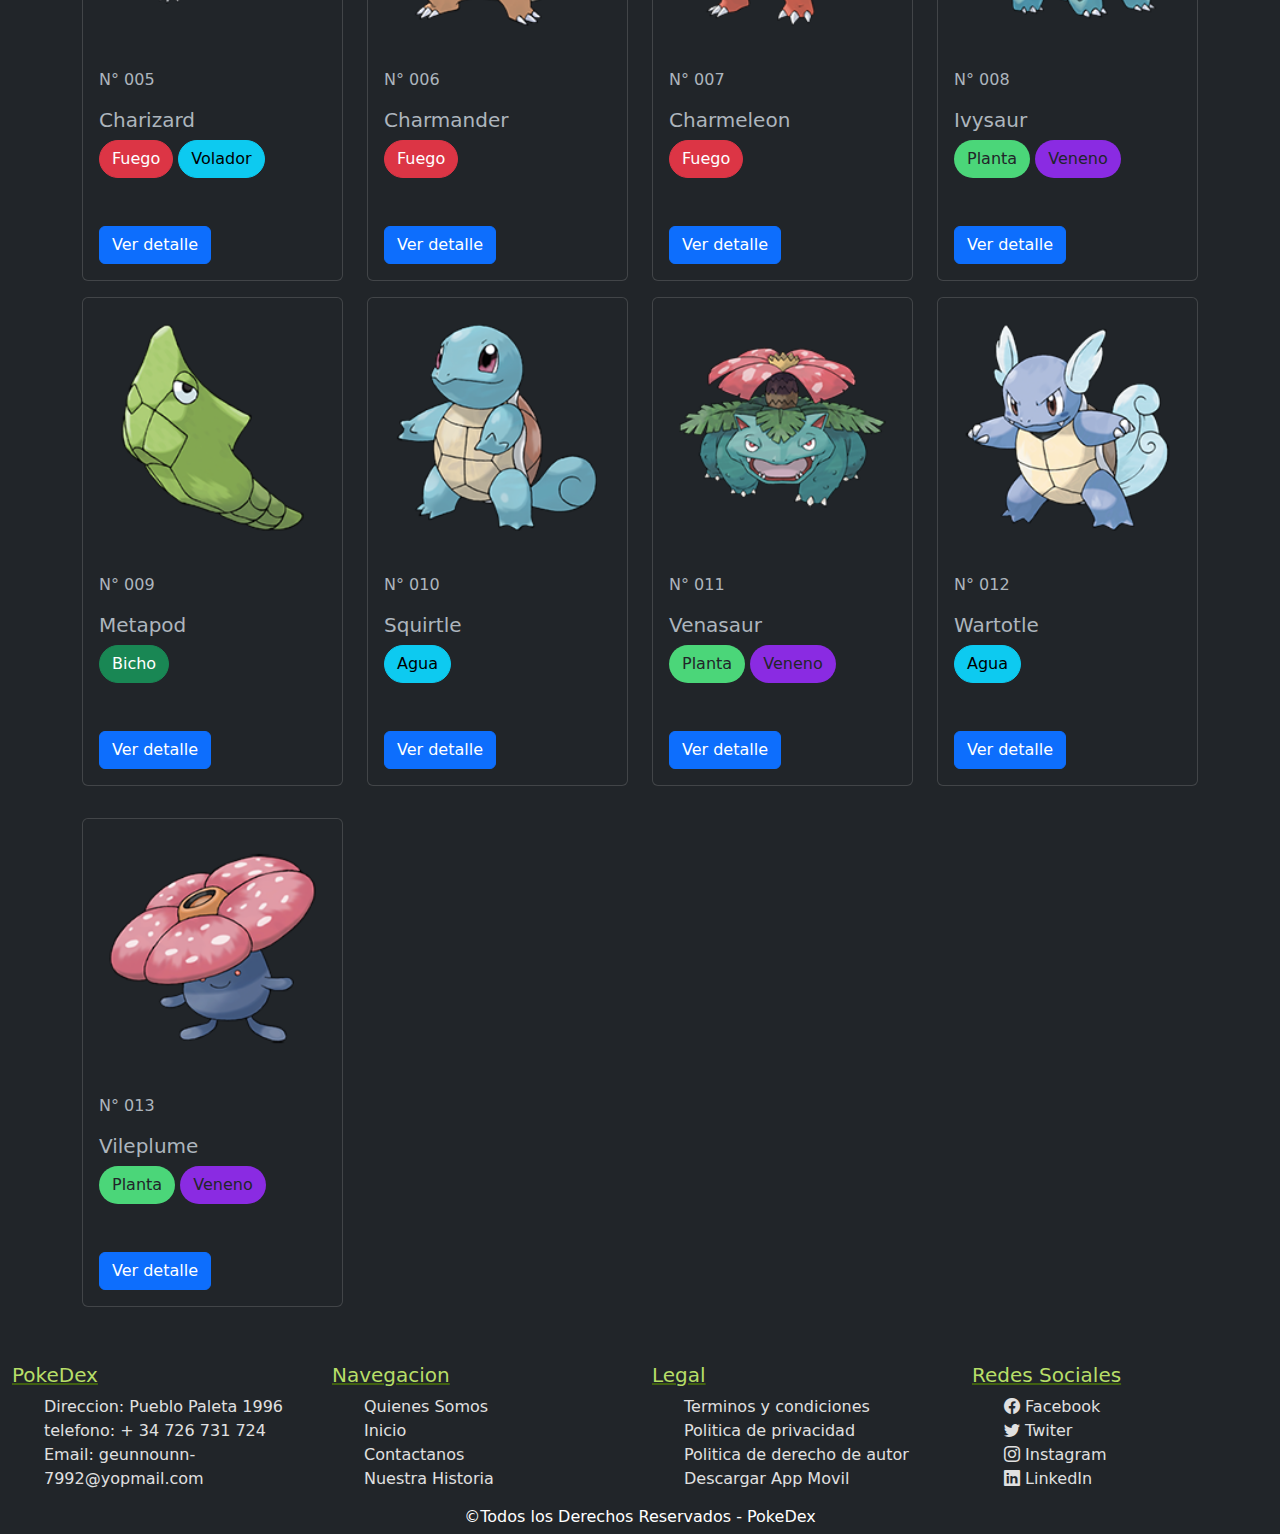
==== commit 75d551a7: "Merge branch 'dev' into descripcionPokemonPri" ====
--- a/index.html
+++ b/index.html
@@ -16,10 +16,7 @@
       content="Rusco German André, Garcia Moya Priscila Belen, Ramos Emilia Belen, Romero Uro, Juan Gerardo"
     />
     <link rel="stylesheet" href="css/bootstrap.min.css" />
-    <link
-      rel="stylesheet"
-      href="https://cdn.jsdelivr.net/npm/bootstrap-icons@1.10.3/font/bootstrap-icons.css"
-    />
+    <link rel="stylesheet" href="https://cdn.jsdelivr.net/npm/bootstrap-icons@1.10.3/font/bootstrap-icons.css">
     <link rel="stylesheet" href="css/styles.css" />
     <title>PokeDex</title>
   </head>
@@ -27,46 +24,25 @@
     <header>
       <nav class="navbar navbar-expand-lg navbar-light" id="navBar-PokeDex">
         <section class="container-fluid">
-          <a class="navbar-brand" href="./index.html"
-            ><img src="./img/logoPokedek.png" alt="logoPokedek"
-          /></a>
-          <button
-            class="navbar-toggler"
-            type="button"
-            data-bs-toggle="collapse"
-            data-bs-target="#navbarSupportedContent"
-            aria-controls="navbarSupportedContent"
-            aria-expanded="false"
-            aria-label="Toggle navigation"
-          >
+          <a class="navbar-brand" href="./index.html" ><img src="./img/logoPokedek.png" alt="logoPokedek" ></a>
+          <button class="navbar-toggler" type="button" data-bs-toggle="collapse" data-bs-target="#navbarSupportedContent" aria-controls="navbarSupportedContent" aria-expanded="false" aria-label="Toggle navigation">
             <span class="navbar-toggler-icon"></span>
           </button>
-          <article class="collapse navbar-collapse" id="navbarSupportedContent">
+          <article  class="collapse navbar-collapse" id="navbarSupportedContent">
             <ul class="navbar-nav me-auto mb-2 mb-lg-0">
               <li class="nav-item">
-                <a class="nav-link active" aria-current="page" href="index.html"
-                  >Incio</a
-                >
+                <a class="nav-link active" aria-current="page" href="index.html">Incio</a>
               </li>
               <li class="nav-item">
-                <a class="nav-link" href="./page/error404.html"
-                  >Pokemon Favoritos</a
-                >
+                <a class="nav-link" href="./page/error404.html">Pokemon  Favoritos</a>
               </li>
               <li class="nav-item">
-                <a class="nav-link" href="./page/error404.html">Categorias</a>
+                <a class="nav-link "  href="./page/error404.html">Categorias</a>
               </li>
             </ul>
             <form class="d-flex">
-              <input
-                class="form-control me-2"
-                type="search"
-                placeholder="Busca aquí tu Pokemon"
-                aria-label="Search"
-              />
-              <button class="btn btn-success" type="submit">
-                <i class="bi bi-search"></i>
-              </button>
+              <input class="form-control me-2" type="search" placeholder="Busca aquí tu Pokemon" aria-label="Search">
+              <button class="btn btn-success" type="submit"><i class="bi bi-search"></i></button>
             </form>
           </article>
         </section>
@@ -162,17 +138,40 @@
               <p>N° 001</p>
               <h5 class="card-title mb-2">Bulbasaur</h5>
               <div class="block">
-                <input
-                  type="button"
-                  class="btn colorPlanta botonColor"
-                  value="Planta"
-                />
-                <input
-                  type="button"
-                  class="btn colorVeneno botonColor"
-                  value="Veneno"
-                />
+              <input
+                type="button"
+                class="btn colorPlanta sinCursor"
+                value="Planta"
+              />
+              <input
+                type="button"
+                class="btn colorVeneno sinCursor"
+                value="Veneno"
+              />
               </div>
+              <a href="/page/error404.html" class="btn btn-primary  mt-5"
+                >Ver detalle</a
+              >
+            </div>
+          </article>
+        </aside>
+
+        <aside class="col-md-6 col-lg-3 mb-3">
+          <article class="card style= width: 18rem;">
+            <img
+              src="/img/pokemones/blastoise.png"
+              class="card-img-top"
+              alt="Bulbasaur"
+            />
+            <div class="card-body">
+              <p>N° 002</p>
+              <h5 class="card-title">Blastoise</h5>
+              <input
+                type="button"
+                class="btn colorPlanta sinCursor block"
+                value="Planta"
+              />
+
               <a href="/page/error404.html" class="btn btn-primary mt-5"
                 >Ver detalle</a
               >
@@ -180,373 +179,323 @@
           </article>
         </aside>
 
+        <aside class="col-md-6 col-lg-3 mb-3">
+          <article class="card style= width: 18rem;">
+            <img
+              src="/img/pokemones/buterflee (12).png"
+              class="card-img-top"
+              alt="Butterfree"
+            />
+            <div class="card-body">
+              <p>N° 003</p>
+              <h5 class="card-title">Butterfree</h5>
+              <div class="block">
+              <input
+                type="button"
+                class="btn btn-success sinCursor"
+                value="Bicho"
+              />
+              <input
+                type="button"
+                class="btn btn-info sinCursor"
+                value="Volador"
+              />
+            </div>
+              <a href="/page/error404.html" class="btn btn-primary mt-5"
+                >Ver detalle</a
+              >
+            </div>
+          </article>
+        </aside>
+
+        <aside class="col-md-6 col-lg-3 mb-3 pb-3">
+          <article class="card style= width: 18rem;">
+            <img
+              src="/img/pokemones/caterpie.png"
+              class="card-img-top"
+              alt="Caterpie"
+            />
+            <div class="card-body">
+              <p>N° 004</p>
+              <h5 class="card-title">Caterpie</h5>
+              <input
+                type="button"
+                class="btn btn-success sinCursor block"
+                value="Bicho"
+              />
+              <a href="/page/error404.html" class="btn btn-primary  mt-5"
+                >Ver detalle</a
+              >
+            </div>
+          </article>
+        </aside>
+
         <aside class="col-md-6 col-lg-3 pb-3">
           <article class="card style= width: 18rem;">
             <img
-              src="/img/pokemones/ivysaur.png"
-              class="card-img-top"
-              alt="Ivysaur"
-            />
-            <div class="card-body">
-              <p>N° 002</p>
-              <h5 class="card-title">Ivysaur</h5>
-              <div class="block">
-                <input
-                  type="button"
-                  class="btn colorPlanta botonColor"
-                  value="Planta"
-                />
-                <input
-                  type="button"
-                  class="btn colorVeneno botonColor"
-                  value="Veneno"
-                />
-              </div>
-              <a href="/page/error404.html" class="btn btn-primary mt-5"
-                >Ver detalle</a
-              >
-            </div>
-          </article>
-        </aside>
-
-        <aside class="col-md-6 col-lg-3 mb-3 pb-3">
-          <article class="card style= width: 18rem;">
-            <img
-              src="/img/pokemones/venusaur.png"
-              class="card-img-top"
-              alt="venusaur"
-            />
-            <div class="card-body">
-              <p>N° 003</p>
-              <h5 class="card-title">Venasaur</h5>
-              <div class="block">
-                <input
-                  type="button"
-                  class="btn colorPlanta botonColor"
-                  value="Planta"
-                />
-                <input
-                  type="button"
-                  class="btn colorVeneno botonColor"
-                  value="Veneno"
-                />
-              </div>
-              <a href="/page/error404.html" class="btn btn-primary mt-5"
-                >Ver detalle</a
-              >
-            </div>
-          </article>
-        </aside>
-
-        <aside class="col-md-6 col-lg-3 pb-3">
-          <article class="card style= width: 18rem;">
-            <img
-              src="/img/pokemones/charmander.png"
-              class="card-img-top"
-              alt="Charmander"
-            />
-            <div class="card-body">
-              <p>N° 004</p>
-              <h5 class="card-title">Charmander</h5>
-              <input
-                type="button"
-                class="btn btn-danger botonColor block"
-                value="Fuego"
-              />
-              <a
-                href="/page/descripcionPokemon.html"
-                class="btn btn-primary mt-5"
-                >Ver detalle</a
-              >
-            </div>
-          </article>
-        </aside>
-
-        <aside class="col-md-6 col-lg-3 pb-3">
-          <article class="card style= width: 18rem;">
-            <img
-              src="/img/pokemones/charmeleon.png"
-              class="card-img-top"
-              alt="Charmeleon"
+              src="/img/pokemones/charizard.png"
+              class="card-img-top"
+              alt="Charizard"
             />
             <div class="card-body">
               <p>N° 005</p>
-              <h5 class="card-title">Charmeleon</h5>
-              <input
-                type="button"
-                class="btn btn-danger botonColor block"
-                value="Fuego"
-              />
-              <a href="/page/error404.html" class="btn btn-primary mt-5"
-                >Ver detalle</a
-              >
-            </div>
-          </article>
-        </aside>
-
-        <aside class="col-md-6 col-lg-3 pb-3">
-          <article class="card style= width: 18rem;">
-            <img
-              src="/img/pokemones/charizard.png"
-              class="card-img-top"
-              alt="Charizard"
-            />
-            <div class="card-body">
-              <p>N° 006</p>
               <h5 class="card-title">Charizard</h5>
               <div class="block">
-                <input
-                  type="button"
-                  class="btn btn-danger botonColor"
-                  value="Fuego"
-                />
-                <input
-                  type="button"
-                  class="btn btn-info botonColor"
-                  value="Volador"
-                />
-              </div>
-              <a href="/page/error404.html" class="btn btn-primary mt-5"
-                >Ver detalle</a
-              >
-            </div>
-          </article>
-        </aside>
+              <input
+                type="button"
+                class="btn btn-danger sinCursor"
+                value="Fuego"
+              />
+              <input
+                type="button"
+                class="btn btn-info sinCursor"
+                value="Volador"
+              />
+            </div>
+              <a href="/page/error404.html" class="btn btn-primary  mt-5"
+                >Ver detalle</a
+              >
+            </div>
+          </article>
+        </aside>
+
+        <aside class="col-md-6 col-lg-3 pb-3">
+          <article class="card style= width: 18rem;">
+            <img
+              src="/img/pokemones/charmander.png"
+              class="card-img-top"
+              alt="Charmander"
+            />
+            <div class="card-body">
+              <p>N° 006</p>
+              <h5 class="card-title">Charmander</h5>
+              <input
+                type="button"
+                class="btn btn-danger sinCursor block"
+                value="Fuego"
+              />
+              <a href="/page/descripcionPokemon.html" class="btn btn-primary  mt-5"
+                >Ver detalle</a
+              >
+            </div>
+          </article>
+        </aside>
+
+        <aside class="col-md-6 col-lg-3 pb-3">
+          <article class="card style= width: 18rem;">
+            <img
+              src="/img/pokemones/charmeleon.png"
+              class="card-img-top"
+              alt="Charmeleon"
+            />
+            <div class="card-body">
+              <p>N° 007</p>
+              <h5 class="card-title">Charmeleon</h5>
+              <input
+                type="button"
+                class="btn btn-danger sinCursor block"
+                value="Fuego"
+              />
+              <a href="/page/error404.html" class="btn btn-primary  mt-5"
+                >Ver detalle</a
+              >
+            </div>
+          </article>
+        </aside>
+
+        <aside class="col-md-6 col-lg-3 pb-3">
+          <article class="card style= width: 18rem;">
+          <img
+            src="/img/pokemones/ivysaur.png"
+            class="card-img-top"
+            alt="Ivysaur"
+          />
+          <div class="card-body">
+            <p>N° 008</p>
+            <h5 class="card-title">Ivysaur</h5>
+            <div class="block">
+            <input
+            type="button"
+            class="btn colorPlanta sinCursor "
+            value="Planta"
+          />
+          <input
+          type="button"
+          class="btn colorVeneno sinCursor "
+          value="Veneno"
+        />
+        </div>
+            <a href="/page/error404.html" class="btn btn-primary  mt-5"
+              >Ver detalle</a
+            >
+          </div>
+        </article>
+      </aside>
+
+      <aside class="col-md-6 col-lg-3 mb-3 pb-3">
+        <article class="card style= width: 18rem;">
+          <img
+            src="/img/pokemones/metapod.png"
+            class="card-img-top"
+            alt="Metapod"
+          />
+          <div class="card-body">
+            <p>N° 009</p>
+            <h5 class="card-title">Metapod</h5>
+            <input type="button" class="btn btn-success sinCursor block" value="Bicho" />
+            <a href="/page/error404.html" class="btn btn-primary  mt-5"
+              >Ver detalle</a
+            >
+          </div>
+        </article>
+      </aside>
+
+      <aside class="col-md-6 col-lg-3 mb-3 pb-3">
+        <article class="card style= width: 18rem;">
+          <img
+            src="/img/pokemones/squirtle.png"
+            class="card-img-top"
+            alt="Squirtle"
+          />
+          <div class="card-body">
+            <p>N° 010</p>
+            <h5 class="card-title">Squirtle</h5>
+
+            <input type="button" class="btn btn-info sinCursor block" value="Agua" />
+            <a href="/page/error404.html" class="btn btn-primary mt-5"
+              >Ver detalle</a
+            >
+          </div>
+        </article>
+      </aside>
 
         <aside class="col-md-6 col-lg-3 mb-3 pb-3">
           <article class="card style= width: 18rem;">
-            <img
-              src="/img/pokemones/squirtle.png"
-              class="card-img-top"
-              alt="Squirtle"
-            />
-            <div class="card-body">
-              <p>N° 007</p>
-              <h5 class="card-title">Squirtle</h5>
-
-              <input
-                type="button"
-                class="btn btn-info botonColor block"
-                value="Agua"
-              />
-              <a href="/page/error404.html" class="btn btn-primary mt-5"
-                >Ver detalle</a
-              >
-            </div>
-          </article>
-        </aside>
+          <img
+            src="/img/pokemones/venusaur.png"
+            class="card-img-top"
+            alt="venusaur"
+          />
+          <div class="card-body">
+            <p>N° 011</p>
+            <h5 class="card-title">Venasaur</h5>
+            <div class="block">
+            <input
+              type="button"
+              class="btn colorPlanta sinCursor"
+              value="Planta"
+            />
+            <input
+              type="button"
+              class="btn colorVeneno sinCursor"
+              value="Veneno"
+            />
+            </div>
+            <a href="/page/error404.html" class="btn btn-primary  mt-5"
+              >Ver detalle</a
+            >
+          </div>
+        </article>
+      </aside>
 
         <aside class="col-md-6 col-lg-3 mb-3 pb-3">
           <article class="card style= width: 18rem;">
-            <img
-              src="/img/pokemones/wartotle.png"
-              class="card-img-top"
-              alt="Wartotle"
-            />
-            <div class="card-body">
-              <p>N° 008</p>
-              <h5 class="card-title">Wartotle</h5>
-              <input
-                type="button"
-                class="btn btn-info botonColor block"
-                value="Agua"
-              />
-
-              <a href="/page/error404.html" class="btn btn-primary mt-5"
-                >Ver detalle</a
-              >
-            </div>
-          </article>
-        </aside>
-
-        <aside class="col-md-6 col-lg-3 mb-3">
-          <article class="card style= width: 18rem;">
-            <img
-              src="/img/pokemones/blastoise.png"
-              class="card-img-top"
-              alt="Bulbasaur"
-            />
-            <div class="card-body">
-              <p>N° 009</p>
-              <h5 class="card-title">Blastoise</h5>
-              <input
-                type="button"
-                class="btn colorPlanta botonColor block"
-                value="Planta"
-              />
-
-              <a href="/page/error404.html" class="btn btn-primary mt-5"
-                >Ver detalle</a
-              >
-            </div>
-          </article>
-        </aside>
+          <img
+            src="/img/pokemones/wartotle.png"
+            class="card-img-top"
+            alt="Wartotle"
+          />
+          <div class="card-body">
+            <p>N° 012</p>
+            <h5 class="card-title">Wartotle</h5>
+            <input
+              type="button"
+              class="btn btn-info sinCursor block"
+              value="Agua"
+            />
+
+            <a href="/page/error404.html" class="btn btn-primary  mt-5"
+              >Ver detalle</a
+            >
+          </div>
+        </article>
+      </aside>
 
         <aside class="col-md-6 col-lg-3 mb-3 pb-3">
           <article class="card style= width: 18rem;">
-            <img
-              src="/img/pokemones/caterpie.png"
-              class="card-img-top"
-              alt="Caterpie"
-            />
-            <div class="card-body">
-              <p>N° 010</p>
-              <h5 class="card-title">Caterpie</h5>
-              <input
-                type="button"
-                class="btn btn-success botonColor block"
-                value="Bicho"
-              />
-              <a href="/page/error404.html" class="btn btn-primary mt-5"
-                >Ver detalle</a
-              >
-            </div>
-          </article>
-        </aside>
-
-        <aside class="col-md-6 col-lg-3 mb-3 pb-3">
-          <article class="card style= width: 18rem;">
-            <img
-              src="/img/pokemones/metapod.png"
-              class="card-img-top"
-              alt="Metapod"
-            />
-            <div class="card-body">
-              <p>N° 011</p>
-              <h5 class="card-title">Metapod</h5>
-              <input
-                type="button"
-                class="btn btn-success botonColor block"
-                value="Bicho"
-              />
-              <a href="/page/error404.html" class="btn btn-primary mt-5"
-                >Ver detalle</a
-              >
-            </div>
-          </article>
-        </aside>
-
-        <aside class="col-md-6 col-lg-3 mb-3">
-          <article class="card style= width: 18rem;">
-            <img
-              src="/img/pokemones/buterflee.png"
-              class="card-img-top"
-              alt="Butterfree"
-            />
-            <div class="card-body">
-              <p>N° 012</p>
-              <h5 class="card-title">Butterfree</h5>
-              <div class="block">
-                <input
-                  type="button"
-                  class="btn btn-success botonColor"
-                  value="Bicho"
-                />
-                <input
-                  type="button"
-                  class="btn btn-info botonColor"
-                  value="Volador"
-                />
-              </div>
-              <a href="/page/error404.html" class="btn btn-primary mt-5"
-                >Ver detalle</a
-              >
-            </div>
-          </article>
-        </aside>
-
-        <aside class="col-md-6 col-lg-3 mb-3 pb-3">
-          <article class="card style= width: 18rem;">
-            <img
-              src="/img/pokemones/vileplume.png"
-              class="card-img-top"
-              alt="vileplume"
-            />
-            <div class="card-body">
-              <p>N° 013</p>
-              <h5 class="card-title mb-2">Vileplume</h5>
-              <div class="block">
-                <input
-                  type="button"
-                  class="btn colorPlanta botonColor"
-                  value="Planta"
-                />
-                <input
-                  type="button"
-                  class="btn colorVeneno botonColor"
-                  value="Veneno"
-                />
-              </div>
-              <a href="/page/error404.html" class="btn btn-primary mt-5"
-                >Ver detalle</a
-              >
-            </div>
-          </article>
-        </aside>
+          <img
+            src="/img/pokemones/vileplume.png"
+            class="card-img-top"
+            alt="vileplume"
+          />
+          <div class="card-body">
+            <p>N° 013</p>
+            <h5 class="card-title mb-2">Vileplume</h5>
+            <div class="block">
+            <input
+              type="button"
+              class="btn colorPlanta sinCursor "
+              value="Planta"
+            />
+            <input
+              type="button"
+              class="btn colorVeneno sinCursor "
+              value="Veneno"
+            />
+          </div>
+            <a href="/page/error404.html" class="btn btn-primary  mt-5"
+              >Ver detalle</a
+            >
+          </div>
+        </article>
+      </aside>
       </section>
     </main>
+    
 
     <footer>
-      <section class="container-fluid">
-        <article class="row" id="cuerpoFooter">
-          <aside class="col-xl-3 col-sm-3 col-md-3">
-            <p class="h5">PokeDex</p>
-            <ul>
-              <li>Direccion: Pueblo Paleta 1996</li>
-              <li>telefono: + 34 726 731 724</li>
-              <li>Email: geunnounn-7992@yopmail.com</li>
-            </ul>
-          </aside>
-          <aside class="col-xl-3 col-sm-3 col-md-3">
-            <p class="h5">Navegacion</p>
-            <ul>
-              <li><a href="/page/quienesSomos.html">Quienes Somos</a></li>
-              <li><a href="/index.html">Inicio</a></li>
-              <li><a href="/page/error404.html">Contactanos</a></li>
-              <li><a href="/page/error404.html">Nuestra Historia</a></li>
-            </ul>
-          </aside>
-          <aside class="col-xl-3 col-sm-3 col-md-3">
-            <p class="h5">Legal</p>
-            <ul>
-              <li><a href="/page/error404.html">Terminos y condiciones</a></li>
-              <li><a href="/page/error404.html">Politica de privacidad</a></li>
-              <li>
-                <a href="/page/error404.html">Politica de derecho de autor</a>
-              </li>
-              <li><a href="/page/error404.html">Descargar App Movil</a></li>
-            </ul>
-          </aside>
-          <aside class="col-xl-3 col-sm-3 col-md-3">
-            <p class="h5">Redes Sociales</p>
-            <ul>
-              <li>
-                <a href="/page/error404.html"
-                  ><i class="bi bi-facebook"></i> Facebook</a
-                >
-              </li>
-              <li>
-                <a href="/page/error404.html"
-                  ><i class="bi bi-twitter"></i> Twiter</a
-                >
-              </li>
-              <li>
-                <a href="/page/error404.html"
-                  ><i class="bi bi-instagram"></i> Instagram</a
-                >
-              </li>
-              <li>
-                <a href="/page/error404.html"
-                  ><i class="bi bi-linkedin"></i> LinkedIn</a
-                >
-              </li>
-            </ul>
-          </aside>
-        </article>
-        <article class="row" id="copyrightFooter">
-          <p class="h6">&copy;Todos los Derechos Reservados - PokeDex</p>
-        </article>
-      </section>
+        <section class="container-fluid">
+            <article  class="row" id="cuerpoFooter">
+                <aside class="col-xl-3  col-sm-3 col-md-3">
+                    <p class="h5">PokeDex</p>
+                    <ul>
+                      <li>Direccion: Pueblo Paleta 1996</li>
+                      <li> telefono: + 34 726 731 724</li>
+                      <li>Email: geunnounn-7992@yopmail.com</li>
+                    </ul>
+                </aside>
+                <aside class="col-xl-3 col-sm-3 col-md-3">
+                    <p class="h5"> Navegacion</p>
+                    <ul>
+                        <li><a href="/page/quienesSomos.html">Quienes Somos</a></li>
+                        <li><a href="/index.html">Inicio</a></li>
+                        <li><a href="/page/error404.html">Contactanos</a></li>
+                        <li><a href="/page/error404.html">Nuestra Historia</a></li>
+                    </ul>
+                </aside>
+                <aside class="col-xl-3 col-sm-3 col-md-3">
+                    <p class="h5">Legal</p>
+                    <ul>
+                        <li><a href="/page/error404.html">Terminos y condiciones</a></li>
+                        <li><a href="/page/error404.html">Politica de privacidad</a></li>
+                        <li><a href="/page/error404.html">Politica de derecho de autor</a></li>
+                        <li><a href="/page/error404.html">Descargar App Movil</a></li>
+                    </ul>
+                </aside>
+                <aside class="col-xl-3 col-sm-3 col-md-3">
+                    <p class="h5">Redes Sociales</p>
+                        <ul>
+                      <li><a href="/page/error404.html"><i class="bi bi-facebook"></i> Facebook</a></li>
+                      <li><a href="/page/error404.html"><i class="bi bi-twitter"></i> Twiter</a></li>
+                      <li><a href="/page/error404.html"><i class="bi bi-instagram"></i> Instagram</a></li>
+                      <li><a href="/page/error404.html"><i class="bi bi-linkedin"></i> LinkedIn</a></li>
+                    </ul>
+                </aside>
+            </article>
+            <article  class="row" id="copyrightFooter">
+               <p class="h6"> &copy;Todos los Derechos Reservados - PokeDex </p> 
+            </article>
+        </section>
     </footer>
     <script src="js/bootstrap.min.js"></script>
   </body>
--- a/css/styles.css
+++ b/css/styles.css
@@ -1,5 +1,6 @@
 /*#e88c68 #692108 #c7551b #eebd3b #f5ba42 #e0e0e0 #762334 #b7de68 #416111 #629b27*/
 @import url("https://cdn.jsdelivr.net/npm/bootstrap-icons@1.10.3/font/bootstrap-icons.css");
+/**--------------------------------------------------- Priscila ------------------------------------------------------------------------------------------------**/
 body {
   display: flex;
   flex-direction: column;
@@ -7,6 +8,7 @@
 }
 main {
   flex-grow: 1;
+  padding-top: 11px;
 }
 #Error404 {
   display: flex;
@@ -55,12 +57,32 @@
   color: #416111;
 }
 
-.carousel-inner img {
+.card-img-squirtle {
+
   width: 100%;
   height: 70vh;
   object-fit: cover;
 }
 
+.hoverableSquirtle {
+  display: inline-block;
+  background: center url('/img/pokemonSquirtle/squirtle.png')
+    no-repeat;
+  background-size: contain;
+}
+@media all and (min-width: 769px) {
+  .hoverableSquirtle:hover {
+    background-image: url('/img/pokemonSquirtle/squirtle.gif');
+  }
+}
+/**----------------------------------------------- Fin Priscila ----------------------------------------**/
+
+.carousel-inner img {
+
+  width: 100%;
+  height: 70vh;
+  object-fit: cover;
+}
 .card-container {
   display: flex;
   justify-content: space-around;
@@ -75,7 +97,7 @@
   background-color: blueviolet;
 }
 
-.botonColor {
+.sinCursor {
   cursor: not-allowed;
   pointer-events: none;
   border-radius: 40px;
@@ -84,8 +106,6 @@
 .block{
   display: block
   }
-
-
 
 
 /*================== Gerardo ===================================*/
@@ -194,7 +214,35 @@
     margin: auto;
 }
 }
+
+.hoverableCharizard {
+  display: inline-block;
+  background: center url('/img/detallesPokemonCharmander/charizardEvolucion.png')
+    no-repeat;
+  background-size: contain;
+}
+
+@media all and (min-width: 769px) {
+  .hoverableCharizard:hover {
+    background-image: url('/img/Charizard/charizard-gif.gif');
+  }
+}
 /*================== FIN German =================================*/
 
-
-
+.img-butterfree {
+  max-width: 70%;
+  margin: 0 auto;
+  display: none;
+}
+
+.hoverableButterfree {
+  display: inline-block;
+  background: center url('/img/pokemones/buterflee.png')
+    no-repeat;
+  background-size: contain;
+}
+
+.sinCursorButterfree {
+  cursor: not-allowed;
+  pointer-events: none;
+}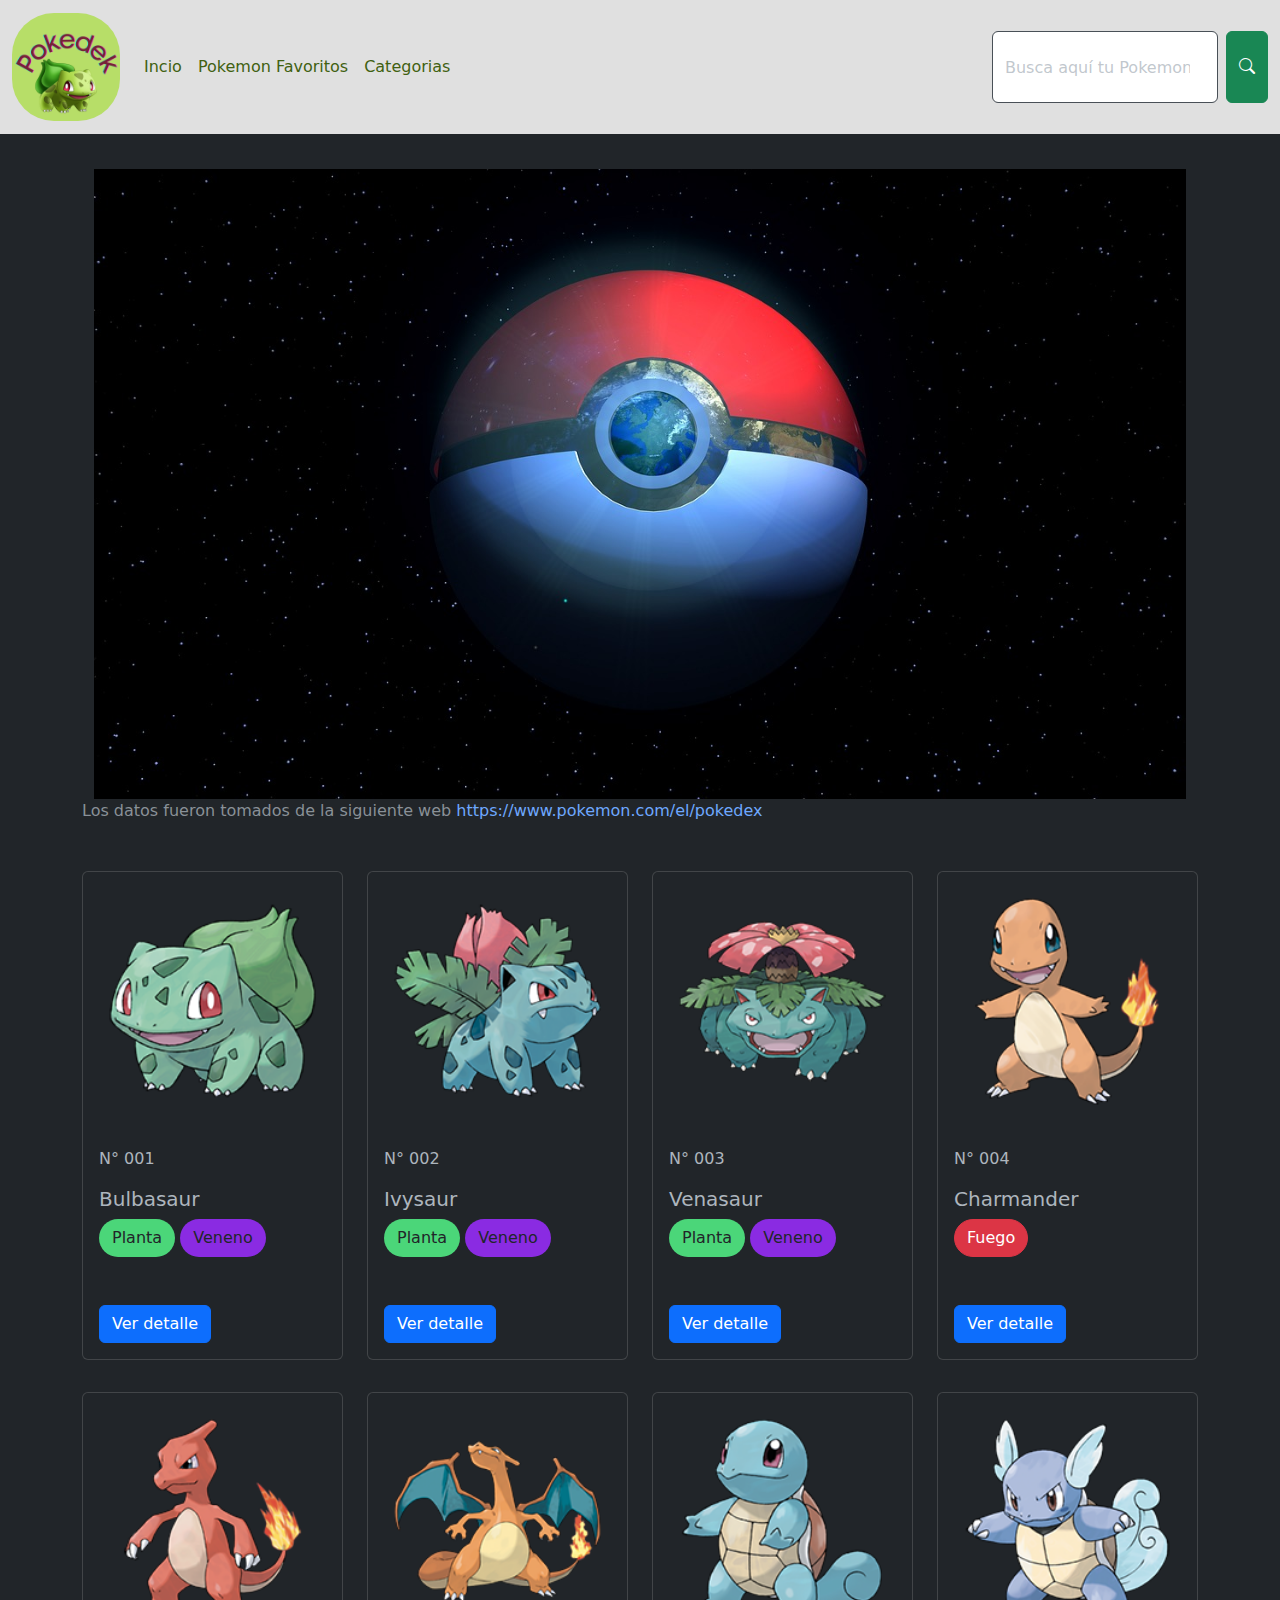
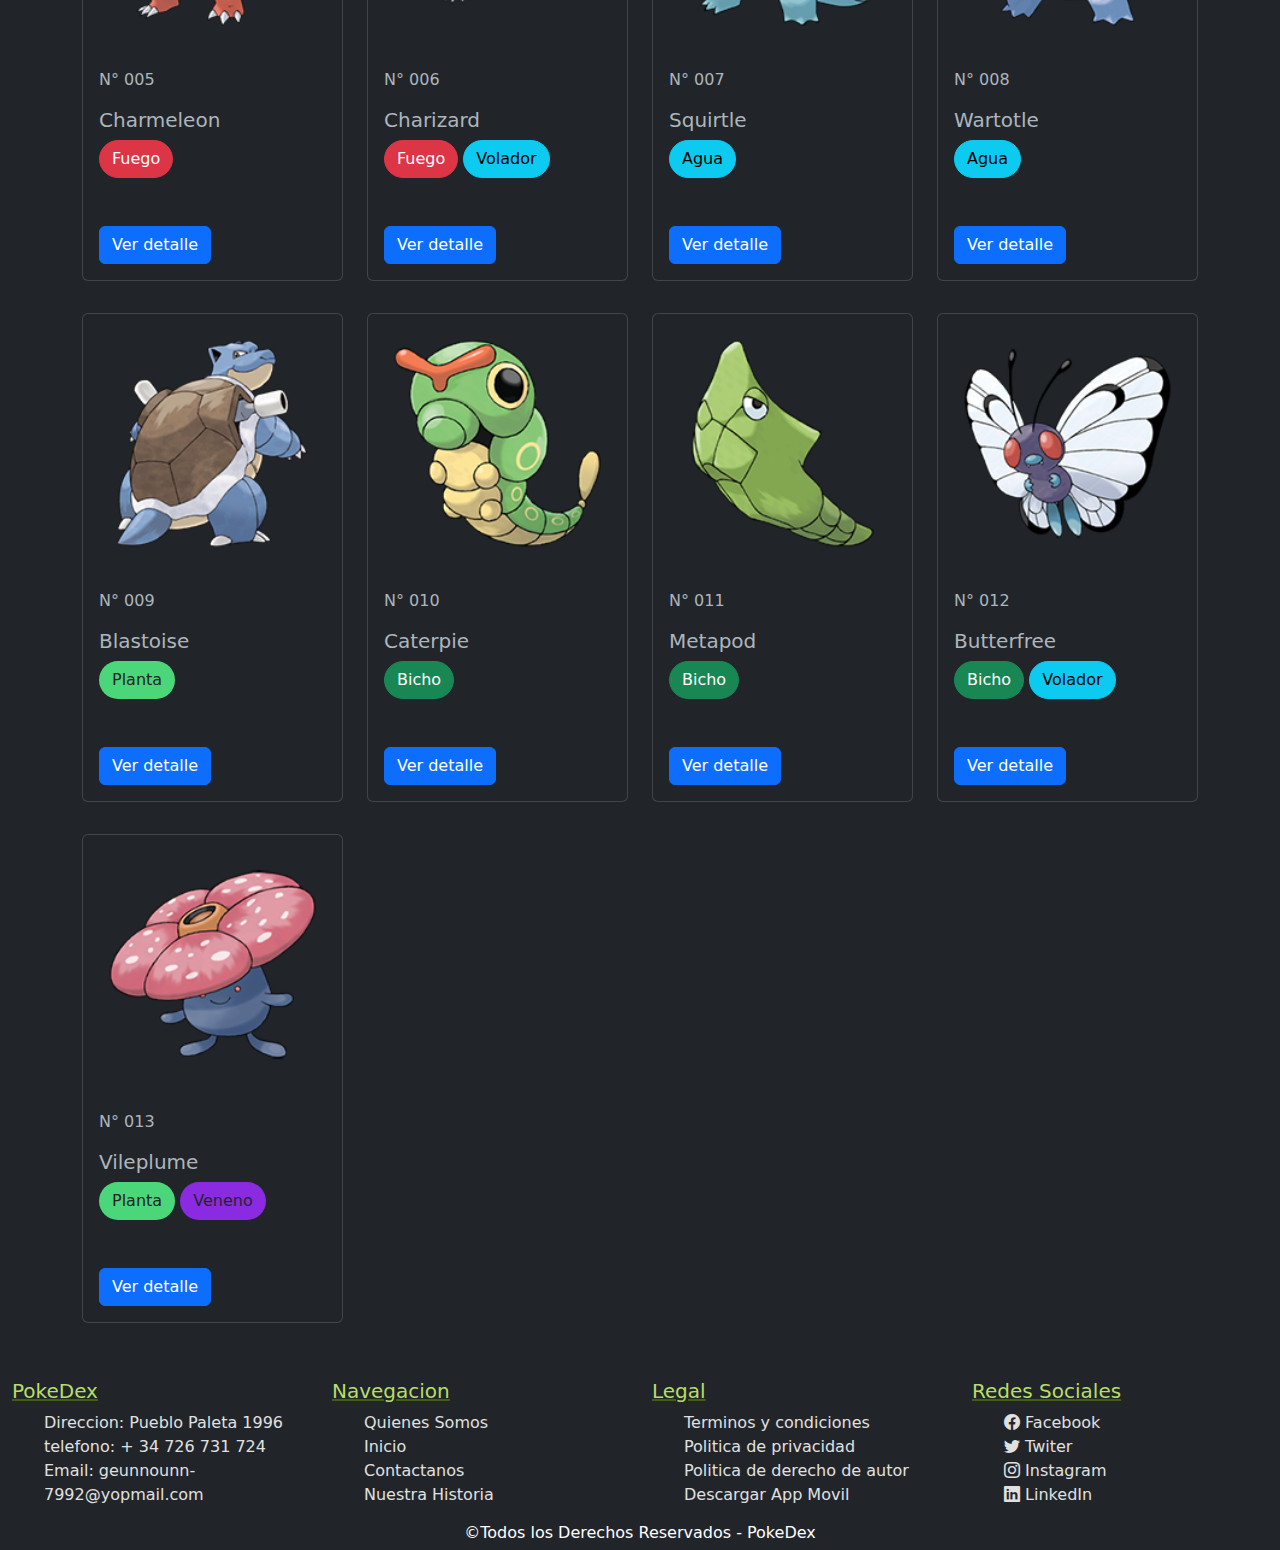
==== commit 68855899: "Merge pull request #13 from priscilabgmoya/hotFix" ====
--- a/index.html
+++ b/index.html
@@ -16,7 +16,10 @@
       content="Rusco German André, Garcia Moya Priscila Belen, Ramos Emilia Belen, Romero Uro, Juan Gerardo"
     />
     <link rel="stylesheet" href="css/bootstrap.min.css" />
-    <link rel="stylesheet" href="https://cdn.jsdelivr.net/npm/bootstrap-icons@1.10.3/font/bootstrap-icons.css">
+    <link
+      rel="stylesheet"
+      href="https://cdn.jsdelivr.net/npm/bootstrap-icons@1.10.3/font/bootstrap-icons.css"
+    />
     <link rel="stylesheet" href="css/styles.css" />
     <title>PokeDex</title>
   </head>
@@ -24,25 +27,46 @@
     <header>
       <nav class="navbar navbar-expand-lg navbar-light" id="navBar-PokeDex">
         <section class="container-fluid">
-          <a class="navbar-brand" href="./index.html" ><img src="./img/logoPokedek.png" alt="logoPokedek" ></a>
-          <button class="navbar-toggler" type="button" data-bs-toggle="collapse" data-bs-target="#navbarSupportedContent" aria-controls="navbarSupportedContent" aria-expanded="false" aria-label="Toggle navigation">
+          <a class="navbar-brand" href="./index.html"
+            ><img src="./img/logoPokedek.png" alt="logoPokedek"
+          /></a>
+          <button
+            class="navbar-toggler"
+            type="button"
+            data-bs-toggle="collapse"
+            data-bs-target="#navbarSupportedContent"
+            aria-controls="navbarSupportedContent"
+            aria-expanded="false"
+            aria-label="Toggle navigation"
+          >
             <span class="navbar-toggler-icon"></span>
           </button>
-          <article  class="collapse navbar-collapse" id="navbarSupportedContent">
+          <article class="collapse navbar-collapse" id="navbarSupportedContent">
             <ul class="navbar-nav me-auto mb-2 mb-lg-0">
               <li class="nav-item">
-                <a class="nav-link active" aria-current="page" href="index.html">Incio</a>
+                <a class="nav-link active" aria-current="page" href="index.html"
+                  >Incio</a
+                >
               </li>
               <li class="nav-item">
-                <a class="nav-link" href="./page/error404.html">Pokemon  Favoritos</a>
+                <a class="nav-link" href="./page/error404.html"
+                  >Pokemon Favoritos</a
+                >
               </li>
               <li class="nav-item">
-                <a class="nav-link "  href="./page/error404.html">Categorias</a>
+                <a class="nav-link" href="./page/error404.html">Categorias</a>
               </li>
             </ul>
             <form class="d-flex">
-              <input class="form-control me-2" type="search" placeholder="Busca aquí tu Pokemon" aria-label="Search">
-              <button class="btn btn-success" type="submit"><i class="bi bi-search"></i></button>
+              <input
+                class="form-control me-2"
+                type="search"
+                placeholder="Busca aquí tu Pokemon"
+                aria-label="Search"
+              />
+              <button class="btn btn-success" type="submit">
+                <i class="bi bi-search"></i>
+              </button>
             </form>
           </article>
         </section>
@@ -138,18 +162,264 @@
               <p>N° 001</p>
               <h5 class="card-title mb-2">Bulbasaur</h5>
               <div class="block">
-              <input
-                type="button"
-                class="btn colorPlanta sinCursor"
+                <input
+                  type="button"
+                  class="btn colorPlanta botonColor"
+                  value="Planta"
+                />
+                <input
+                  type="button"
+                  class="btn colorVeneno botonColor"
+                  value="Veneno"
+                />
+              </div>
+              <a href="/page/error404.html" class="btn btn-primary mt-5"
+                >Ver detalle</a
+              >
+            </div>
+          </article>
+        </aside>
+
+        <aside class="col-md-6 col-lg-3 pb-3">
+          <article class="card style= width: 18rem;">
+            <img
+              src="/img/pokemones/ivysaur.png"
+              class="card-img-top"
+              alt="Ivysaur"
+            />
+            <div class="card-body">
+              <p>N° 002</p>
+              <h5 class="card-title">Ivysaur</h5>
+              <div class="block">
+                <input
+                  type="button"
+                  class="btn colorPlanta botonColor"
+                  value="Planta"
+                />
+                <input
+                  type="button"
+                  class="btn colorVeneno botonColor"
+                  value="Veneno"
+                />
+              </div>
+              <a href="/page/error404.html" class="btn btn-primary mt-5"
+                >Ver detalle</a
+              >
+            </div>
+          </article>
+        </aside>
+
+        <aside class="col-md-6 col-lg-3 mb-3 pb-3">
+          <article class="card style= width: 18rem;">
+            <img
+              src="/img/pokemones/venusaur.png"
+              class="card-img-top"
+              alt="venusaur"
+            />
+            <div class="card-body">
+              <p>N° 003</p>
+              <h5 class="card-title">Venasaur</h5>
+              <div class="block">
+                <input
+                  type="button"
+                  class="btn colorPlanta botonColor"
+                  value="Planta"
+                />
+                <input
+                  type="button"
+                  class="btn colorVeneno botonColor"
+                  value="Veneno"
+                />
+              </div>
+              <a href="/page/error404.html" class="btn btn-primary mt-5"
+                >Ver detalle</a
+              >
+            </div>
+          </article>
+        </aside>
+
+        <aside class="col-md-6 col-lg-3 pb-3">
+          <article class="card style= width: 18rem;">
+            <img
+              src="/img/pokemones/charmander.png"
+              class="card-img-top"
+              alt="Charmander"
+            />
+            <div class="card-body">
+              <p>N° 004</p>
+              <h5 class="card-title">Charmander</h5>
+              <input
+                type="button"
+                class="btn btn-danger botonColor block"
+                value="Fuego"
+              />
+              <a
+                href="/page/descripcionPokemon.html"
+                class="btn btn-primary mt-5"
+                >Ver detalle</a
+              >
+            </div>
+          </article>
+        </aside>
+
+        <aside class="col-md-6 col-lg-3 pb-3">
+          <article class="card style= width: 18rem;">
+            <img
+              src="/img/pokemones/charmeleon.png"
+              class="card-img-top"
+              alt="Charmeleon"
+            />
+            <div class="card-body">
+              <p>N° 005</p>
+              <h5 class="card-title">Charmeleon</h5>
+              <input
+                type="button"
+                class="btn btn-danger botonColor block"
+                value="Fuego"
+              />
+              <a href="/page/error404.html" class="btn btn-primary mt-5"
+                >Ver detalle</a
+              >
+            </div>
+          </article>
+        </aside>
+
+        <aside class="col-md-6 col-lg-3 pb-3">
+          <article class="card style= width: 18rem;">
+            <img
+              src="/img/pokemones/charizard.png"
+              class="card-img-top"
+              alt="Charizard"
+            />
+            <div class="card-body">
+              <p>N° 006</p>
+              <h5 class="card-title">Charizard</h5>
+              <div class="block">
+                <input
+                  type="button"
+                  class="btn btn-danger botonColor"
+                  value="Fuego"
+                />
+                <input
+                  type="button"
+                  class="btn btn-info botonColor"
+                  value="Volador"
+                />
+              </div>
+              <a href="/page/error404.html" class="btn btn-primary mt-5"
+                >Ver detalle</a
+              >
+            </div>
+          </article>
+        </aside>
+
+        <aside class="col-md-6 col-lg-3 mb-3 pb-3">
+          <article class="card style= width: 18rem;">
+            <img
+              src="/img/pokemones/squirtle.png"
+              class="card-img-top"
+              alt="Squirtle"
+            />
+            <div class="card-body">
+              <p>N° 007</p>
+              <h5 class="card-title">Squirtle</h5>
+
+              <input
+                type="button"
+                class="btn btn-info botonColor block"
+                value="Agua"
+              />
+              <a href="/page/error404.html" class="btn btn-primary mt-5"
+                >Ver detalle</a
+              >
+            </div>
+          </article>
+        </aside>
+
+        <aside class="col-md-6 col-lg-3 mb-3 pb-3">
+          <article class="card style= width: 18rem;">
+            <img
+              src="/img/pokemones/wartotle.png"
+              class="card-img-top"
+              alt="Wartotle"
+            />
+            <div class="card-body">
+              <p>N° 008</p>
+              <h5 class="card-title">Wartotle</h5>
+              <input
+                type="button"
+                class="btn btn-info botonColor block"
+                value="Agua"
+              />
+
+              <a href="/page/error404.html" class="btn btn-primary mt-5"
+                >Ver detalle</a
+              >
+            </div>
+          </article>
+        </aside>
+
+        <aside class="col-md-6 col-lg-3 mb-3">
+          <article class="card style= width: 18rem;">
+            <img
+              src="/img/pokemones/blastoise.png"
+              class="card-img-top"
+              alt="Bulbasaur"
+            />
+            <div class="card-body">
+              <p>N° 009</p>
+              <h5 class="card-title">Blastoise</h5>
+              <input
+                type="button"
+                class="btn colorPlanta botonColor block"
                 value="Planta"
               />
-              <input
-                type="button"
-                class="btn colorVeneno sinCursor"
-                value="Veneno"
-              />
-              </div>
-              <a href="/page/error404.html" class="btn btn-primary  mt-5"
+
+              <a href="/page/error404.html" class="btn btn-primary mt-5"
+                >Ver detalle</a
+              >
+            </div>
+          </article>
+        </aside>
+
+        <aside class="col-md-6 col-lg-3 mb-3 pb-3">
+          <article class="card style= width: 18rem;">
+            <img
+              src="/img/pokemones/caterpie.png"
+              class="card-img-top"
+              alt="Caterpie"
+            />
+            <div class="card-body">
+              <p>N° 010</p>
+              <h5 class="card-title">Caterpie</h5>
+              <input
+                type="button"
+                class="btn btn-success botonColor block"
+                value="Bicho"
+              />
+              <a href="/page/error404.html" class="btn btn-primary mt-5"
+                >Ver detalle</a
+              >
+            </div>
+          </article>
+        </aside>
+
+        <aside class="col-md-6 col-lg-3 mb-3 pb-3">
+          <article class="card style= width: 18rem;">
+            <img
+              src="/img/pokemones/metapod.png"
+              class="card-img-top"
+              alt="Metapod"
+            />
+            <div class="card-body">
+              <p>N° 011</p>
+              <h5 class="card-title">Metapod</h5>
+              <input
+                type="button"
+                class="btn btn-success botonColor block"
+                value="Bicho"
+              />
+              <a href="/page/error404.html" class="btn btn-primary mt-5"
                 >Ver detalle</a
               >
             </div>
@@ -159,48 +429,25 @@
         <aside class="col-md-6 col-lg-3 mb-3">
           <article class="card style= width: 18rem;">
             <img
-              src="/img/pokemones/blastoise.png"
-              class="card-img-top"
-              alt="Bulbasaur"
-            />
-            <div class="card-body">
-              <p>N° 002</p>
-              <h5 class="card-title">Blastoise</h5>
-              <input
-                type="button"
-                class="btn colorPlanta sinCursor block"
-                value="Planta"
-              />
-
-              <a href="/page/error404.html" class="btn btn-primary mt-5"
-                >Ver detalle</a
-              >
-            </div>
-          </article>
-        </aside>
-
-        <aside class="col-md-6 col-lg-3 mb-3">
-          <article class="card style= width: 18rem;">
-            <img
-              src="/img/pokemones/buterflee (12).png"
+              src="/img/pokemones/buterflee.png"
               class="card-img-top"
               alt="Butterfree"
             />
             <div class="card-body">
-              <p>N° 003</p>
+              <p>N° 012</p>
               <h5 class="card-title">Butterfree</h5>
               <div class="block">
-              <input
-                type="button"
-                class="btn btn-success sinCursor"
-                value="Bicho"
-              />
-              <input
-                type="button"
-                class="btn btn-info sinCursor"
-                value="Volador"
-              />
-            </div>
+                <input
+                  type="button"
+                  class="btn btn-success botonColor"
+                  value="Bicho"
+                />
+                <input
+                  type="button"
+                  class="btn btn-info botonColor"
+                  value="Volador"
+                />
+              </div>
               <a href="/page/error404.html" class="btn btn-primary mt-5"
                 >Ver detalle</a
               >
@@ -211,291 +458,95 @@
         <aside class="col-md-6 col-lg-3 mb-3 pb-3">
           <article class="card style= width: 18rem;">
             <img
-              src="/img/pokemones/caterpie.png"
-              class="card-img-top"
-              alt="Caterpie"
-            />
-            <div class="card-body">
-              <p>N° 004</p>
-              <h5 class="card-title">Caterpie</h5>
-              <input
-                type="button"
-                class="btn btn-success sinCursor block"
-                value="Bicho"
-              />
-              <a href="/page/error404.html" class="btn btn-primary  mt-5"
-                >Ver detalle</a
-              >
-            </div>
-          </article>
-        </aside>
-
-        <aside class="col-md-6 col-lg-3 pb-3">
-          <article class="card style= width: 18rem;">
-            <img
-              src="/img/pokemones/charizard.png"
-              class="card-img-top"
-              alt="Charizard"
-            />
-            <div class="card-body">
-              <p>N° 005</p>
-              <h5 class="card-title">Charizard</h5>
+              src="/img/pokemones/vileplume.png"
+              class="card-img-top"
+              alt="vileplume"
+            />
+            <div class="card-body">
+              <p>N° 013</p>
+              <h5 class="card-title mb-2">Vileplume</h5>
               <div class="block">
-              <input
-                type="button"
-                class="btn btn-danger sinCursor"
-                value="Fuego"
-              />
-              <input
-                type="button"
-                class="btn btn-info sinCursor"
-                value="Volador"
-              />
-            </div>
-              <a href="/page/error404.html" class="btn btn-primary  mt-5"
-                >Ver detalle</a
-              >
-            </div>
-          </article>
-        </aside>
-
-        <aside class="col-md-6 col-lg-3 pb-3">
-          <article class="card style= width: 18rem;">
-            <img
-              src="/img/pokemones/charmander.png"
-              class="card-img-top"
-              alt="Charmander"
-            />
-            <div class="card-body">
-              <p>N° 006</p>
-              <h5 class="card-title">Charmander</h5>
-              <input
-                type="button"
-                class="btn btn-danger sinCursor block"
-                value="Fuego"
-              />
-              <a href="/page/descripcionPokemon.html" class="btn btn-primary  mt-5"
-                >Ver detalle</a
-              >
-            </div>
-          </article>
-        </aside>
-
-        <aside class="col-md-6 col-lg-3 pb-3">
-          <article class="card style= width: 18rem;">
-            <img
-              src="/img/pokemones/charmeleon.png"
-              class="card-img-top"
-              alt="Charmeleon"
-            />
-            <div class="card-body">
-              <p>N° 007</p>
-              <h5 class="card-title">Charmeleon</h5>
-              <input
-                type="button"
-                class="btn btn-danger sinCursor block"
-                value="Fuego"
-              />
-              <a href="/page/error404.html" class="btn btn-primary  mt-5"
-                >Ver detalle</a
-              >
-            </div>
-          </article>
-        </aside>
-
-        <aside class="col-md-6 col-lg-3 pb-3">
-          <article class="card style= width: 18rem;">
-          <img
-            src="/img/pokemones/ivysaur.png"
-            class="card-img-top"
-            alt="Ivysaur"
-          />
-          <div class="card-body">
-            <p>N° 008</p>
-            <h5 class="card-title">Ivysaur</h5>
-            <div class="block">
-            <input
-            type="button"
-            class="btn colorPlanta sinCursor "
-            value="Planta"
-          />
-          <input
-          type="button"
-          class="btn colorVeneno sinCursor "
-          value="Veneno"
-        />
-        </div>
-            <a href="/page/error404.html" class="btn btn-primary  mt-5"
-              >Ver detalle</a
-            >
-          </div>
-        </article>
-      </aside>
-
-      <aside class="col-md-6 col-lg-3 mb-3 pb-3">
-        <article class="card style= width: 18rem;">
-          <img
-            src="/img/pokemones/metapod.png"
-            class="card-img-top"
-            alt="Metapod"
-          />
-          <div class="card-body">
-            <p>N° 009</p>
-            <h5 class="card-title">Metapod</h5>
-            <input type="button" class="btn btn-success sinCursor block" value="Bicho" />
-            <a href="/page/error404.html" class="btn btn-primary  mt-5"
-              >Ver detalle</a
-            >
-          </div>
-        </article>
-      </aside>
-
-      <aside class="col-md-6 col-lg-3 mb-3 pb-3">
-        <article class="card style= width: 18rem;">
-          <img
-            src="/img/pokemones/squirtle.png"
-            class="card-img-top"
-            alt="Squirtle"
-          />
-          <div class="card-body">
-            <p>N° 010</p>
-            <h5 class="card-title">Squirtle</h5>
-
-            <input type="button" class="btn btn-info sinCursor block" value="Agua" />
-            <a href="/page/error404.html" class="btn btn-primary mt-5"
-              >Ver detalle</a
-            >
-          </div>
-        </article>
-      </aside>
-
-        <aside class="col-md-6 col-lg-3 mb-3 pb-3">
-          <article class="card style= width: 18rem;">
-          <img
-            src="/img/pokemones/venusaur.png"
-            class="card-img-top"
-            alt="venusaur"
-          />
-          <div class="card-body">
-            <p>N° 011</p>
-            <h5 class="card-title">Venasaur</h5>
-            <div class="block">
-            <input
-              type="button"
-              class="btn colorPlanta sinCursor"
-              value="Planta"
-            />
-            <input
-              type="button"
-              class="btn colorVeneno sinCursor"
-              value="Veneno"
-            />
-            </div>
-            <a href="/page/error404.html" class="btn btn-primary  mt-5"
-              >Ver detalle</a
-            >
-          </div>
-        </article>
-      </aside>
-
-        <aside class="col-md-6 col-lg-3 mb-3 pb-3">
-          <article class="card style= width: 18rem;">
-          <img
-            src="/img/pokemones/wartotle.png"
-            class="card-img-top"
-            alt="Wartotle"
-          />
-          <div class="card-body">
-            <p>N° 012</p>
-            <h5 class="card-title">Wartotle</h5>
-            <input
-              type="button"
-              class="btn btn-info sinCursor block"
-              value="Agua"
-            />
-
-            <a href="/page/error404.html" class="btn btn-primary  mt-5"
-              >Ver detalle</a
-            >
-          </div>
-        </article>
-      </aside>
-
-        <aside class="col-md-6 col-lg-3 mb-3 pb-3">
-          <article class="card style= width: 18rem;">
-          <img
-            src="/img/pokemones/vileplume.png"
-            class="card-img-top"
-            alt="vileplume"
-          />
-          <div class="card-body">
-            <p>N° 013</p>
-            <h5 class="card-title mb-2">Vileplume</h5>
-            <div class="block">
-            <input
-              type="button"
-              class="btn colorPlanta sinCursor "
-              value="Planta"
-            />
-            <input
-              type="button"
-              class="btn colorVeneno sinCursor "
-              value="Veneno"
-            />
-          </div>
-            <a href="/page/error404.html" class="btn btn-primary  mt-5"
-              >Ver detalle</a
-            >
-          </div>
-        </article>
-      </aside>
+                <input
+                  type="button"
+                  class="btn colorPlanta botonColor"
+                  value="Planta"
+                />
+                <input
+                  type="button"
+                  class="btn colorVeneno botonColor"
+                  value="Veneno"
+                />
+              </div>
+              <a href="/page/error404.html" class="btn btn-primary mt-5"
+                >Ver detalle</a
+              >
+            </div>
+          </article>
+        </aside>
       </section>
     </main>
-    
 
     <footer>
-        <section class="container-fluid">
-            <article  class="row" id="cuerpoFooter">
-                <aside class="col-xl-3  col-sm-3 col-md-3">
-                    <p class="h5">PokeDex</p>
-                    <ul>
-                      <li>Direccion: Pueblo Paleta 1996</li>
-                      <li> telefono: + 34 726 731 724</li>
-                      <li>Email: geunnounn-7992@yopmail.com</li>
-                    </ul>
-                </aside>
-                <aside class="col-xl-3 col-sm-3 col-md-3">
-                    <p class="h5"> Navegacion</p>
-                    <ul>
-                        <li><a href="/page/quienesSomos.html">Quienes Somos</a></li>
-                        <li><a href="/index.html">Inicio</a></li>
-                        <li><a href="/page/error404.html">Contactanos</a></li>
-                        <li><a href="/page/error404.html">Nuestra Historia</a></li>
-                    </ul>
-                </aside>
-                <aside class="col-xl-3 col-sm-3 col-md-3">
-                    <p class="h5">Legal</p>
-                    <ul>
-                        <li><a href="/page/error404.html">Terminos y condiciones</a></li>
-                        <li><a href="/page/error404.html">Politica de privacidad</a></li>
-                        <li><a href="/page/error404.html">Politica de derecho de autor</a></li>
-                        <li><a href="/page/error404.html">Descargar App Movil</a></li>
-                    </ul>
-                </aside>
-                <aside class="col-xl-3 col-sm-3 col-md-3">
-                    <p class="h5">Redes Sociales</p>
-                        <ul>
-                      <li><a href="/page/error404.html"><i class="bi bi-facebook"></i> Facebook</a></li>
-                      <li><a href="/page/error404.html"><i class="bi bi-twitter"></i> Twiter</a></li>
-                      <li><a href="/page/error404.html"><i class="bi bi-instagram"></i> Instagram</a></li>
-                      <li><a href="/page/error404.html"><i class="bi bi-linkedin"></i> LinkedIn</a></li>
-                    </ul>
-                </aside>
-            </article>
-            <article  class="row" id="copyrightFooter">
-               <p class="h6"> &copy;Todos los Derechos Reservados - PokeDex </p> 
-            </article>
-        </section>
+      <section class="container-fluid">
+        <article class="row" id="cuerpoFooter">
+          <aside class="col-xl-3 col-sm-3 col-md-3">
+            <p class="h5">PokeDex</p>
+            <ul>
+              <li>Direccion: Pueblo Paleta 1996</li>
+              <li>telefono: + 34 726 731 724</li>
+              <li>Email: geunnounn-7992@yopmail.com</li>
+            </ul>
+          </aside>
+          <aside class="col-xl-3 col-sm-3 col-md-3">
+            <p class="h5">Navegacion</p>
+            <ul>
+              <li><a href="/page/quienesSomos.html">Quienes Somos</a></li>
+              <li><a href="/index.html">Inicio</a></li>
+              <li><a href="/page/error404.html">Contactanos</a></li>
+              <li><a href="/page/error404.html">Nuestra Historia</a></li>
+            </ul>
+          </aside>
+          <aside class="col-xl-3 col-sm-3 col-md-3">
+            <p class="h5">Legal</p>
+            <ul>
+              <li><a href="/page/error404.html">Terminos y condiciones</a></li>
+              <li><a href="/page/error404.html">Politica de privacidad</a></li>
+              <li>
+                <a href="/page/error404.html">Politica de derecho de autor</a>
+              </li>
+              <li><a href="/page/error404.html">Descargar App Movil</a></li>
+            </ul>
+          </aside>
+          <aside class="col-xl-3 col-sm-3 col-md-3">
+            <p class="h5">Redes Sociales</p>
+            <ul>
+              <li>
+                <a href="/page/error404.html"
+                  ><i class="bi bi-facebook"></i> Facebook</a
+                >
+              </li>
+              <li>
+                <a href="/page/error404.html"
+                  ><i class="bi bi-twitter"></i> Twiter</a
+                >
+              </li>
+              <li>
+                <a href="/page/error404.html"
+                  ><i class="bi bi-instagram"></i> Instagram</a
+                >
+              </li>
+              <li>
+                <a href="/page/error404.html"
+                  ><i class="bi bi-linkedin"></i> LinkedIn</a
+                >
+              </li>
+            </ul>
+          </aside>
+        </article>
+        <article class="row" id="copyrightFooter">
+          <p class="h6">&copy;Todos los Derechos Reservados - PokeDex</p>
+        </article>
+      </section>
     </footer>
     <script src="js/bootstrap.min.js"></script>
   </body>
--- a/css/styles.css
+++ b/css/styles.css
@@ -97,7 +97,7 @@
   background-color: blueviolet;
 }
 
-.sinCursor {
+.botonColor {
   cursor: not-allowed;
   pointer-events: none;
   border-radius: 40px;
@@ -107,6 +107,26 @@
   display: block
   }
 
+
+
+.img-butterfree {
+  max-width: 70%;
+  margin: 0 auto;
+  display: none;
+}
+
+.hoverableButterfree {
+  display: inline-block;
+  background: center url('/img/pokemones/buterflee.png')
+    no-repeat;
+  background-size: contain;
+}
+
+.sinCursorButterfree {
+  cursor: not-allowed;
+  pointer-events: none;
+  
+}
 
 /*================== Gerardo ===================================*/
 .sinCursor {
@@ -228,21 +248,3 @@
   }
 }
 /*================== FIN German =================================*/
-
-.img-butterfree {
-  max-width: 70%;
-  margin: 0 auto;
-  display: none;
-}
-
-.hoverableButterfree {
-  display: inline-block;
-  background: center url('/img/pokemones/buterflee.png')
-    no-repeat;
-  background-size: contain;
-}
-
-.sinCursorButterfree {
-  cursor: not-allowed;
-  pointer-events: none;
-}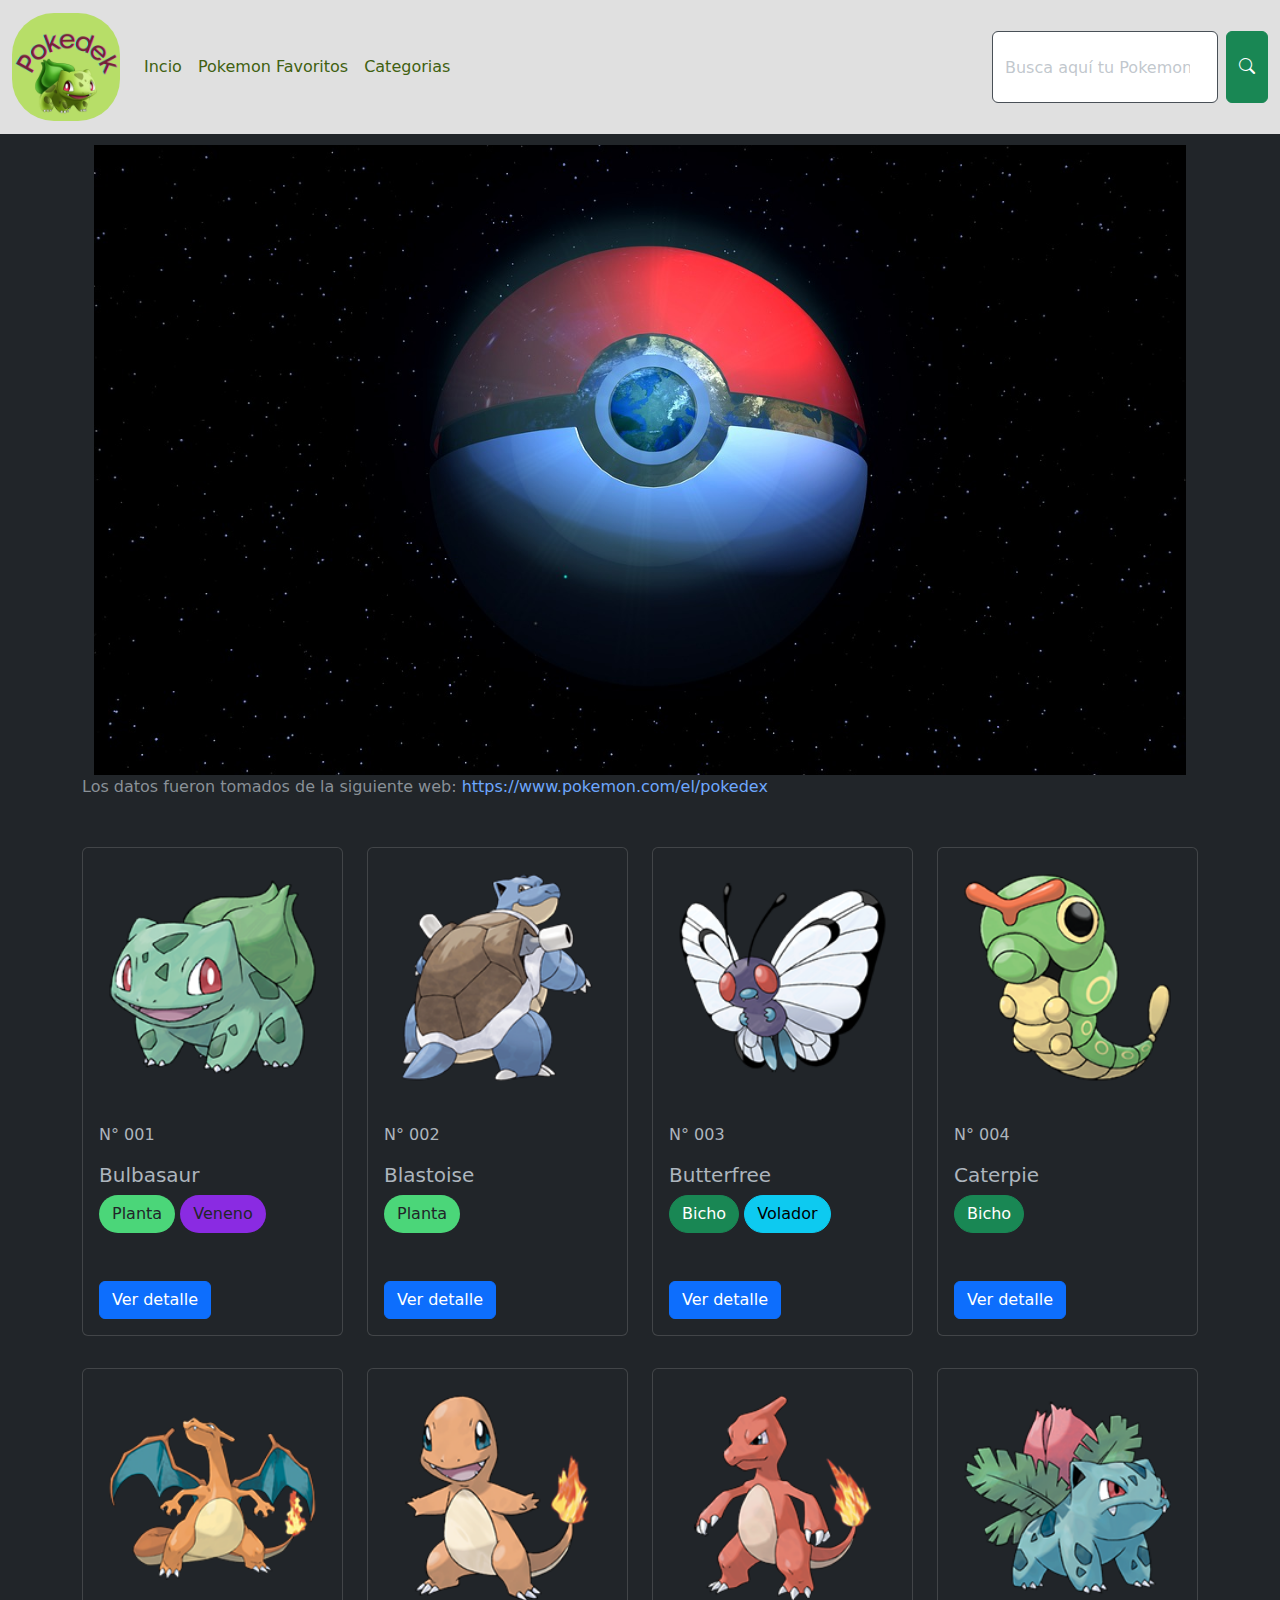
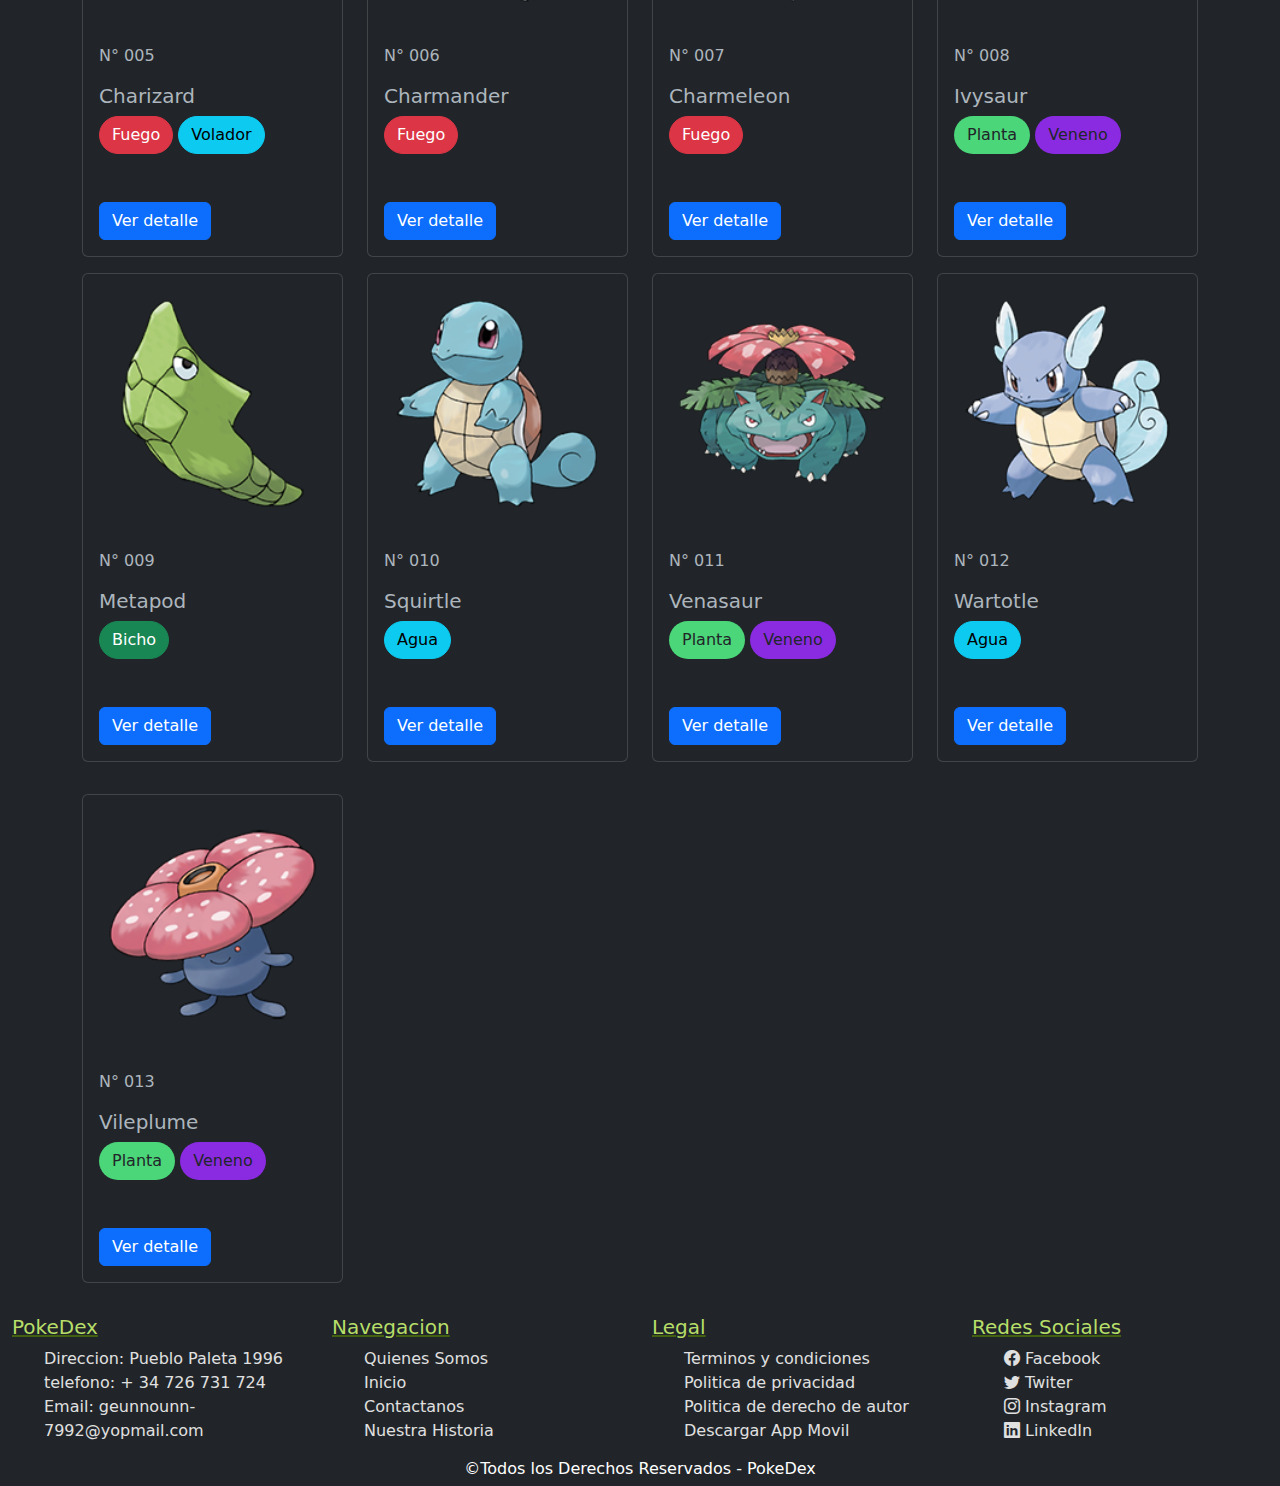
==== commit 3960adf2: "se modifica, index, descripcion belen y css. terminamos de ultimar los detalles para incorporar a la" ====
--- a/index.html
+++ b/index.html
@@ -16,10 +16,7 @@
       content="Rusco German André, Garcia Moya Priscila Belen, Ramos Emilia Belen, Romero Uro, Juan Gerardo"
     />
     <link rel="stylesheet" href="css/bootstrap.min.css" />
-    <link
-      rel="stylesheet"
-      href="https://cdn.jsdelivr.net/npm/bootstrap-icons@1.10.3/font/bootstrap-icons.css"
-    />
+    <link rel="stylesheet" href="https://cdn.jsdelivr.net/npm/bootstrap-icons@1.10.3/font/bootstrap-icons.css">
     <link rel="stylesheet" href="css/styles.css" />
     <title>PokeDex</title>
   </head>
@@ -27,53 +24,32 @@
     <header>
       <nav class="navbar navbar-expand-lg navbar-light" id="navBar-PokeDex">
         <section class="container-fluid">
-          <a class="navbar-brand" href="./index.html"
-            ><img src="./img/logoPokedek.png" alt="logoPokedek"
-          /></a>
-          <button
-            class="navbar-toggler"
-            type="button"
-            data-bs-toggle="collapse"
-            data-bs-target="#navbarSupportedContent"
-            aria-controls="navbarSupportedContent"
-            aria-expanded="false"
-            aria-label="Toggle navigation"
-          >
+          <a class="navbar-brand" href="./index.html" ><img src="./img/logoPokedek.png" alt="logoPokedek" ></a>
+          <button class="navbar-toggler" type="button" data-bs-toggle="collapse" data-bs-target="#navbarSupportedContent" aria-controls="navbarSupportedContent" aria-expanded="false" aria-label="Toggle navigation">
             <span class="navbar-toggler-icon"></span>
           </button>
-          <article class="collapse navbar-collapse" id="navbarSupportedContent">
+          <article  class="collapse navbar-collapse" id="navbarSupportedContent">
             <ul class="navbar-nav me-auto mb-2 mb-lg-0">
               <li class="nav-item">
-                <a class="nav-link active" aria-current="page" href="index.html"
-                  >Incio</a
-                >
+                <a class="nav-link active" aria-current="page" href="index.html">Incio</a>
               </li>
               <li class="nav-item">
-                <a class="nav-link" href="./page/error404.html"
-                  >Pokemon Favoritos</a
-                >
+                <a class="nav-link" href="./page/error404.html">Pokemon  Favoritos</a>
               </li>
               <li class="nav-item">
-                <a class="nav-link" href="./page/error404.html">Categorias</a>
+                <a class="nav-link "  href="./page/error404.html">Categorias</a>
               </li>
             </ul>
             <form class="d-flex">
-              <input
-                class="form-control me-2"
-                type="search"
-                placeholder="Busca aquí tu Pokemon"
-                aria-label="Search"
-              />
-              <button class="btn btn-success" type="submit">
-                <i class="bi bi-search"></i>
-              </button>
+              <input class="form-control me-2" type="search" placeholder="Busca aquí tu Pokemon" aria-label="Search">
+              <button class="btn btn-success" type="submit"><i class="bi bi-search"></i></button>
             </form>
           </article>
         </section>
       </nav>
     </header>
 
-    <main class="container my-4">
+    <main class="container">
       <section class="container">
         <article id="sliderPokeDex" class="carousel slide">
           <div class="carousel-indicators">
@@ -142,7 +118,7 @@
         </article>
       </section>
       <p class="text-muted mb-5">
-        Los datos fueron tomados de la siguiente web
+        Los datos fueron tomados de la siguiente web: 
         <a
           href="https://www.pokemon.com/el/pokedex"
           class="text-decoration-none"
@@ -162,17 +138,40 @@
               <p>N° 001</p>
               <h5 class="card-title mb-2">Bulbasaur</h5>
               <div class="block">
-                <input
-                  type="button"
-                  class="btn colorPlanta botonColor"
-                  value="Planta"
-                />
-                <input
-                  type="button"
-                  class="btn colorVeneno botonColor"
-                  value="Veneno"
-                />
+              <input
+                type="button"
+                class="btn colorPlanta sinCursor"
+                value="Planta"
+              />
+              <input
+                type="button"
+                class="btn colorVeneno sinCursor"
+                value="Veneno"
+              />
               </div>
+              <a href="/page/error404.html" class="btn btn-primary  mt-5"
+                >Ver detalle</a
+              >
+            </div>
+          </article>
+        </aside>
+
+        <aside class="col-md-6 col-lg-3 mb-3">
+          <article class="card style= width: 18rem;">
+            <img
+              src="/img/pokemones/blastoise.png"
+              class="card-img-top"
+              alt="Bulbasaur"
+            />
+            <div class="card-body">
+              <p>N° 002</p>
+              <h5 class="card-title">Blastoise</h5>
+              <input
+                type="button"
+                class="btn colorPlanta sinCursor block"
+                value="Planta"
+              />
+
               <a href="/page/error404.html" class="btn btn-primary mt-5"
                 >Ver detalle</a
               >
@@ -180,373 +179,323 @@
           </article>
         </aside>
 
+        <aside class="col-md-6 col-lg-3 mb-3">
+          <article class="card style= width: 18rem;">
+            <img
+              src="/img/pokemones/buterflee.png"
+              class="card-img-top"
+              alt="Butterfree"
+            />
+            <div class="card-body">
+              <p>N° 003</p>
+              <h5 class="card-title">Butterfree</h5>
+              <div class="block">
+              <input
+                type="button"
+                class="btn btn-success sinCursor"
+                value="Bicho"
+              />
+              <input
+                type="button"
+                class="btn btn-info sinCursor"
+                value="Volador"
+              />
+            </div>
+              <a href="/page/descrpcionPokemonBelen.html" class="btn btn-primary mt-5"
+                >Ver detalle</a
+              >
+            </div>
+          </article>
+        </aside>
+
+        <aside class="col-md-6 col-lg-3 mb-3 pb-3">
+          <article class="card style= width: 18rem;">
+            <img
+              src="/img/pokemones/caterpie.png"
+              class="card-img-top"
+              alt="Caterpie"
+            />
+            <div class="card-body">
+              <p>N° 004</p>
+              <h5 class="card-title">Caterpie</h5>
+              <input
+                type="button"
+                class="btn btn-success sinCursor block"
+                value="Bicho"
+              />
+              <a href="/page/error404.html" class="btn btn-primary  mt-5"
+                >Ver detalle</a
+              >
+            </div>
+          </article>
+        </aside>
+
         <aside class="col-md-6 col-lg-3 pb-3">
           <article class="card style= width: 18rem;">
             <img
-              src="/img/pokemones/ivysaur.png"
-              class="card-img-top"
-              alt="Ivysaur"
-            />
-            <div class="card-body">
-              <p>N° 002</p>
-              <h5 class="card-title">Ivysaur</h5>
-              <div class="block">
-                <input
-                  type="button"
-                  class="btn colorPlanta botonColor"
-                  value="Planta"
-                />
-                <input
-                  type="button"
-                  class="btn colorVeneno botonColor"
-                  value="Veneno"
-                />
-              </div>
-              <a href="/page/error404.html" class="btn btn-primary mt-5"
-                >Ver detalle</a
-              >
-            </div>
-          </article>
-        </aside>
-
-        <aside class="col-md-6 col-lg-3 mb-3 pb-3">
-          <article class="card style= width: 18rem;">
-            <img
-              src="/img/pokemones/venusaur.png"
-              class="card-img-top"
-              alt="venusaur"
-            />
-            <div class="card-body">
-              <p>N° 003</p>
-              <h5 class="card-title">Venasaur</h5>
-              <div class="block">
-                <input
-                  type="button"
-                  class="btn colorPlanta botonColor"
-                  value="Planta"
-                />
-                <input
-                  type="button"
-                  class="btn colorVeneno botonColor"
-                  value="Veneno"
-                />
-              </div>
-              <a href="/page/error404.html" class="btn btn-primary mt-5"
-                >Ver detalle</a
-              >
-            </div>
-          </article>
-        </aside>
-
-        <aside class="col-md-6 col-lg-3 pb-3">
-          <article class="card style= width: 18rem;">
-            <img
-              src="/img/pokemones/charmander.png"
-              class="card-img-top"
-              alt="Charmander"
-            />
-            <div class="card-body">
-              <p>N° 004</p>
-              <h5 class="card-title">Charmander</h5>
-              <input
-                type="button"
-                class="btn btn-danger botonColor block"
-                value="Fuego"
-              />
-              <a
-                href="/page/descripcionPokemon.html"
-                class="btn btn-primary mt-5"
-                >Ver detalle</a
-              >
-            </div>
-          </article>
-        </aside>
-
-        <aside class="col-md-6 col-lg-3 pb-3">
-          <article class="card style= width: 18rem;">
-            <img
-              src="/img/pokemones/charmeleon.png"
-              class="card-img-top"
-              alt="Charmeleon"
+              src="/img/pokemones/charizard.png"
+              class="card-img-top"
+              alt="Charizard"
             />
             <div class="card-body">
               <p>N° 005</p>
-              <h5 class="card-title">Charmeleon</h5>
-              <input
-                type="button"
-                class="btn btn-danger botonColor block"
-                value="Fuego"
-              />
-              <a href="/page/error404.html" class="btn btn-primary mt-5"
-                >Ver detalle</a
-              >
-            </div>
-          </article>
-        </aside>
-
-        <aside class="col-md-6 col-lg-3 pb-3">
-          <article class="card style= width: 18rem;">
-            <img
-              src="/img/pokemones/charizard.png"
-              class="card-img-top"
-              alt="Charizard"
-            />
-            <div class="card-body">
-              <p>N° 006</p>
               <h5 class="card-title">Charizard</h5>
               <div class="block">
-                <input
-                  type="button"
-                  class="btn btn-danger botonColor"
-                  value="Fuego"
-                />
-                <input
-                  type="button"
-                  class="btn btn-info botonColor"
-                  value="Volador"
-                />
-              </div>
-              <a href="/page/error404.html" class="btn btn-primary mt-5"
-                >Ver detalle</a
-              >
-            </div>
-          </article>
-        </aside>
+              <input
+                type="button"
+                class="btn btn-danger sinCursor"
+                value="Fuego"
+              />
+              <input
+                type="button"
+                class="btn btn-info sinCursor"
+                value="Volador"
+              />
+            </div>
+              <a href="/page/descripcionPokemonGerman.html" class="btn btn-primary  mt-5"
+                >Ver detalle</a
+              >
+            </div>
+          </article>
+        </aside>
+
+        <aside class="col-md-6 col-lg-3 pb-3">
+          <article class="card style= width: 18rem;">
+            <img
+              src="/img/pokemones/charmander.png"
+              class="card-img-top"
+              alt="Charmander"
+            />
+            <div class="card-body">
+              <p>N° 006</p>
+              <h5 class="card-title">Charmander</h5>
+              <input
+                type="button"
+                class="btn btn-danger sinCursor block"
+                value="Fuego"
+              />
+              <a href="/page/descripcionPokemon.html" class="btn btn-primary  mt-5"
+                >Ver detalle</a
+              >
+            </div>
+          </article>
+        </aside>
+
+        <aside class="col-md-6 col-lg-3 pb-3">
+          <article class="card style= width: 18rem;">
+            <img
+              src="/img/pokemones/charmeleon.png"
+              class="card-img-top"
+              alt="Charmeleon"
+            />
+            <div class="card-body">
+              <p>N° 007</p>
+              <h5 class="card-title">Charmeleon</h5>
+              <input
+                type="button"
+                class="btn btn-danger sinCursor block"
+                value="Fuego"
+              />
+              <a href="/page/error404.html" class="btn btn-primary  mt-5"
+                >Ver detalle</a
+              >
+            </div>
+          </article>
+        </aside>
+
+        <aside class="col-md-6 col-lg-3 pb-3">
+          <article class="card style= width: 18rem;">
+          <img
+            src="/img/pokemones/ivysaur.png"
+            class="card-img-top"
+            alt="Ivysaur"
+          />
+          <div class="card-body">
+            <p>N° 008</p>
+            <h5 class="card-title">Ivysaur</h5>
+            <div class="block">
+            <input
+            type="button"
+            class="btn colorPlanta sinCursor "
+            value="Planta"
+          />
+          <input
+          type="button"
+          class="btn colorVeneno sinCursor "
+          value="Veneno"
+        />
+        </div>
+            <a href="/page/error404.html" class="btn btn-primary  mt-5"
+              >Ver detalle</a
+            >
+          </div>
+        </article>
+      </aside>
+
+      <aside class="col-md-6 col-lg-3 mb-3 pb-3">
+        <article class="card style= width: 18rem;">
+          <img
+            src="/img/pokemones/metapod.png"
+            class="card-img-top"
+            alt="Metapod"
+          />
+          <div class="card-body">
+            <p>N° 009</p>
+            <h5 class="card-title">Metapod</h5>
+            <input type="button" class="btn btn-success sinCursor block" value="Bicho" />
+            <a href="/page/error404.html" class="btn btn-primary  mt-5"
+              >Ver detalle</a
+            >
+          </div>
+        </article>
+      </aside>
+
+      <aside class="col-md-6 col-lg-3 mb-3 pb-3">
+        <article class="card style= width: 18rem;">
+          <img
+            src="/img/pokemones/squirtle.png"
+            class="card-img-top"
+            alt="Squirtle"
+          />
+          <div class="card-body">
+            <p>N° 010</p>
+            <h5 class="card-title">Squirtle</h5>
+
+            <input type="button" class="btn btn-info sinCursor block" value="Agua" />
+            <a href="/page/descripcionPokemonPri.html" class="btn btn-primary mt-5"
+              >Ver detalle</a
+            >
+          </div>
+        </article>
+      </aside>
 
         <aside class="col-md-6 col-lg-3 mb-3 pb-3">
           <article class="card style= width: 18rem;">
-            <img
-              src="/img/pokemones/squirtle.png"
-              class="card-img-top"
-              alt="Squirtle"
-            />
-            <div class="card-body">
-              <p>N° 007</p>
-              <h5 class="card-title">Squirtle</h5>
-
-              <input
-                type="button"
-                class="btn btn-info botonColor block"
-                value="Agua"
-              />
-              <a href="/page/error404.html" class="btn btn-primary mt-5"
-                >Ver detalle</a
-              >
-            </div>
-          </article>
-        </aside>
+          <img
+            src="/img/pokemones/venusaur.png"
+            class="card-img-top"
+            alt="venusaur"
+          />
+          <div class="card-body">
+            <p>N° 011</p>
+            <h5 class="card-title">Venasaur</h5>
+            <div class="block">
+            <input
+              type="button"
+              class="btn colorPlanta sinCursor"
+              value="Planta"
+            />
+            <input
+              type="button"
+              class="btn colorVeneno sinCursor"
+              value="Veneno"
+            />
+            </div>
+            <a href="/page/error404.html" class="btn btn-primary  mt-5"
+              >Ver detalle</a
+            >
+          </div>
+        </article>
+      </aside>
 
         <aside class="col-md-6 col-lg-3 mb-3 pb-3">
           <article class="card style= width: 18rem;">
-            <img
-              src="/img/pokemones/wartotle.png"
-              class="card-img-top"
-              alt="Wartotle"
-            />
-            <div class="card-body">
-              <p>N° 008</p>
-              <h5 class="card-title">Wartotle</h5>
-              <input
-                type="button"
-                class="btn btn-info botonColor block"
-                value="Agua"
-              />
-
-              <a href="/page/error404.html" class="btn btn-primary mt-5"
-                >Ver detalle</a
-              >
-            </div>
-          </article>
-        </aside>
-
-        <aside class="col-md-6 col-lg-3 mb-3">
-          <article class="card style= width: 18rem;">
-            <img
-              src="/img/pokemones/blastoise.png"
-              class="card-img-top"
-              alt="Bulbasaur"
-            />
-            <div class="card-body">
-              <p>N° 009</p>
-              <h5 class="card-title">Blastoise</h5>
-              <input
-                type="button"
-                class="btn colorPlanta botonColor block"
-                value="Planta"
-              />
-
-              <a href="/page/error404.html" class="btn btn-primary mt-5"
-                >Ver detalle</a
-              >
-            </div>
-          </article>
-        </aside>
+          <img
+            src="/img/pokemones/wartotle.png"
+            class="card-img-top"
+            alt="Wartotle"
+          />
+          <div class="card-body">
+            <p>N° 012</p>
+            <h5 class="card-title">Wartotle</h5>
+            <input
+              type="button"
+              class="btn btn-info sinCursor block"
+              value="Agua"
+            />
+
+            <a href="/page/error404.html" class="btn btn-primary  mt-5"
+              >Ver detalle</a
+            >
+          </div>
+        </article>
+      </aside>
 
         <aside class="col-md-6 col-lg-3 mb-3 pb-3">
           <article class="card style= width: 18rem;">
-            <img
-              src="/img/pokemones/caterpie.png"
-              class="card-img-top"
-              alt="Caterpie"
-            />
-            <div class="card-body">
-              <p>N° 010</p>
-              <h5 class="card-title">Caterpie</h5>
-              <input
-                type="button"
-                class="btn btn-success botonColor block"
-                value="Bicho"
-              />
-              <a href="/page/error404.html" class="btn btn-primary mt-5"
-                >Ver detalle</a
-              >
-            </div>
-          </article>
-        </aside>
-
-        <aside class="col-md-6 col-lg-3 mb-3 pb-3">
-          <article class="card style= width: 18rem;">
-            <img
-              src="/img/pokemones/metapod.png"
-              class="card-img-top"
-              alt="Metapod"
-            />
-            <div class="card-body">
-              <p>N° 011</p>
-              <h5 class="card-title">Metapod</h5>
-              <input
-                type="button"
-                class="btn btn-success botonColor block"
-                value="Bicho"
-              />
-              <a href="/page/error404.html" class="btn btn-primary mt-5"
-                >Ver detalle</a
-              >
-            </div>
-          </article>
-        </aside>
-
-        <aside class="col-md-6 col-lg-3 mb-3">
-          <article class="card style= width: 18rem;">
-            <img
-              src="/img/pokemones/buterflee.png"
-              class="card-img-top"
-              alt="Butterfree"
-            />
-            <div class="card-body">
-              <p>N° 012</p>
-              <h5 class="card-title">Butterfree</h5>
-              <div class="block">
-                <input
-                  type="button"
-                  class="btn btn-success botonColor"
-                  value="Bicho"
-                />
-                <input
-                  type="button"
-                  class="btn btn-info botonColor"
-                  value="Volador"
-                />
-              </div>
-              <a href="/page/error404.html" class="btn btn-primary mt-5"
-                >Ver detalle</a
-              >
-            </div>
-          </article>
-        </aside>
-
-        <aside class="col-md-6 col-lg-3 mb-3 pb-3">
-          <article class="card style= width: 18rem;">
-            <img
-              src="/img/pokemones/vileplume.png"
-              class="card-img-top"
-              alt="vileplume"
-            />
-            <div class="card-body">
-              <p>N° 013</p>
-              <h5 class="card-title mb-2">Vileplume</h5>
-              <div class="block">
-                <input
-                  type="button"
-                  class="btn colorPlanta botonColor"
-                  value="Planta"
-                />
-                <input
-                  type="button"
-                  class="btn colorVeneno botonColor"
-                  value="Veneno"
-                />
-              </div>
-              <a href="/page/error404.html" class="btn btn-primary mt-5"
-                >Ver detalle</a
-              >
-            </div>
-          </article>
-        </aside>
+          <img
+            src="/img/pokemones/vileplume.png"
+            class="card-img-top"
+            alt="vileplume"
+          />
+          <div class="card-body">
+            <p>N° 013</p>
+            <h5 class="card-title mb-2">Vileplume</h5>
+            <div class="block">
+            <input
+              type="button"
+              class="btn colorPlanta sinCursor "
+              value="Planta"
+            />
+            <input
+              type="button"
+              class="btn colorVeneno sinCursor "
+              value="Veneno"
+            />
+          </div>
+            <a href="/page/error404.html" class="btn btn-primary  mt-5"
+              >Ver detalle</a
+            >
+          </div>
+        </article>
+      </aside>
       </section>
     </main>
+    
 
     <footer>
-      <section class="container-fluid">
-        <article class="row" id="cuerpoFooter">
-          <aside class="col-xl-3 col-sm-3 col-md-3">
-            <p class="h5">PokeDex</p>
-            <ul>
-              <li>Direccion: Pueblo Paleta 1996</li>
-              <li>telefono: + 34 726 731 724</li>
-              <li>Email: geunnounn-7992@yopmail.com</li>
-            </ul>
-          </aside>
-          <aside class="col-xl-3 col-sm-3 col-md-3">
-            <p class="h5">Navegacion</p>
-            <ul>
-              <li><a href="/page/quienesSomos.html">Quienes Somos</a></li>
-              <li><a href="/index.html">Inicio</a></li>
-              <li><a href="/page/error404.html">Contactanos</a></li>
-              <li><a href="/page/error404.html">Nuestra Historia</a></li>
-            </ul>
-          </aside>
-          <aside class="col-xl-3 col-sm-3 col-md-3">
-            <p class="h5">Legal</p>
-            <ul>
-              <li><a href="/page/error404.html">Terminos y condiciones</a></li>
-              <li><a href="/page/error404.html">Politica de privacidad</a></li>
-              <li>
-                <a href="/page/error404.html">Politica de derecho de autor</a>
-              </li>
-              <li><a href="/page/error404.html">Descargar App Movil</a></li>
-            </ul>
-          </aside>
-          <aside class="col-xl-3 col-sm-3 col-md-3">
-            <p class="h5">Redes Sociales</p>
-            <ul>
-              <li>
-                <a href="/page/error404.html"
-                  ><i class="bi bi-facebook"></i> Facebook</a
-                >
-              </li>
-              <li>
-                <a href="/page/error404.html"
-                  ><i class="bi bi-twitter"></i> Twiter</a
-                >
-              </li>
-              <li>
-                <a href="/page/error404.html"
-                  ><i class="bi bi-instagram"></i> Instagram</a
-                >
-              </li>
-              <li>
-                <a href="/page/error404.html"
-                  ><i class="bi bi-linkedin"></i> LinkedIn</a
-                >
-              </li>
-            </ul>
-          </aside>
-        </article>
-        <article class="row" id="copyrightFooter">
-          <p class="h6">&copy;Todos los Derechos Reservados - PokeDex</p>
-        </article>
-      </section>
+        <section class="container-fluid">
+            <article  class="row" id="cuerpoFooter">
+                <aside class="col-xl-3  col-sm-3 col-md-3">
+                    <p class="h5">PokeDex</p>
+                    <ul>
+                      <li>Direccion: Pueblo Paleta 1996</li>
+                      <li> telefono: + 34 726 731 724</li>
+                      <li>Email: geunnounn-7992@yopmail.com</li>
+                    </ul>
+                </aside>
+                <aside class="col-xl-3 col-sm-3 col-md-3">
+                    <p class="h5"> Navegacion</p>
+                    <ul>
+                        <li><a href="/page/quienesSomos.html">Quienes Somos</a></li>
+                        <li><a href="/index.html">Inicio</a></li>
+                        <li><a href="/page/error404.html">Contactanos</a></li>
+                        <li><a href="/page/error404.html">Nuestra Historia</a></li>
+                    </ul>
+                </aside>
+                <aside class="col-xl-3 col-sm-3 col-md-3">
+                    <p class="h5">Legal</p>
+                    <ul>
+                        <li><a href="/page/error404.html">Terminos y condiciones</a></li>
+                        <li><a href="/page/error404.html">Politica de privacidad</a></li>
+                        <li><a href="/page/error404.html">Politica de derecho de autor</a></li>
+                        <li><a href="/page/error404.html">Descargar App Movil</a></li>
+                    </ul>
+                </aside>
+                <aside class="col-xl-3 col-sm-3 col-md-3">
+                    <p class="h5">Redes Sociales</p>
+                        <ul>
+                      <li><a href="/page/error404.html"><i class="bi bi-facebook"></i> Facebook</a></li>
+                      <li><a href="/page/error404.html"><i class="bi bi-twitter"></i> Twiter</a></li>
+                      <li><a href="/page/error404.html"><i class="bi bi-instagram"></i> Instagram</a></li>
+                      <li><a href="/page/error404.html"><i class="bi bi-linkedin"></i> LinkedIn</a></li>
+                    </ul>
+                </aside>
+            </article>
+            <article  class="row" id="copyrightFooter">
+               <p class="h6"> &copy;Todos los Derechos Reservados - PokeDex </p> 
+            </article>
+        </section>
     </footer>
     <script src="js/bootstrap.min.js"></script>
   </body>
--- a/css/styles.css
+++ b/css/styles.css
@@ -97,7 +97,7 @@
   background-color: blueviolet;
 }
 
-.botonColor {
+.sinCursor {
   cursor: not-allowed;
   pointer-events: none;
   border-radius: 40px;
@@ -107,26 +107,6 @@
   display: block
   }
 
-
-
-.img-butterfree {
-  max-width: 70%;
-  margin: 0 auto;
-  display: none;
-}
-
-.hoverableButterfree {
-  display: inline-block;
-  background: center url('/img/pokemones/buterflee.png')
-    no-repeat;
-  background-size: contain;
-}
-
-.sinCursorButterfree {
-  cursor: not-allowed;
-  pointer-events: none;
-  
-}
 
 /*================== Gerardo ===================================*/
 .sinCursor {
@@ -248,3 +228,25 @@
   }
 }
 /*================== FIN German =================================*/
+
+.img-butterfree {
+  max-width: 70%;
+  margin: 0 auto;
+  display: none;
+}
+
+.hoverableButterfree {
+  display: inline-block;
+  background: center url('/img/pokemones/buterflee.png')
+    no-repeat;
+  background-size: contain;
+}
+@media all and (min-width: 769px) {
+  .hoverableButterfree:hover {
+    background-image: url('/img/DetalleButterfree/gifButter.gif');
+  }
+}
+.sinCursorButterfree {
+  cursor: not-allowed;
+  pointer-events: none;
+}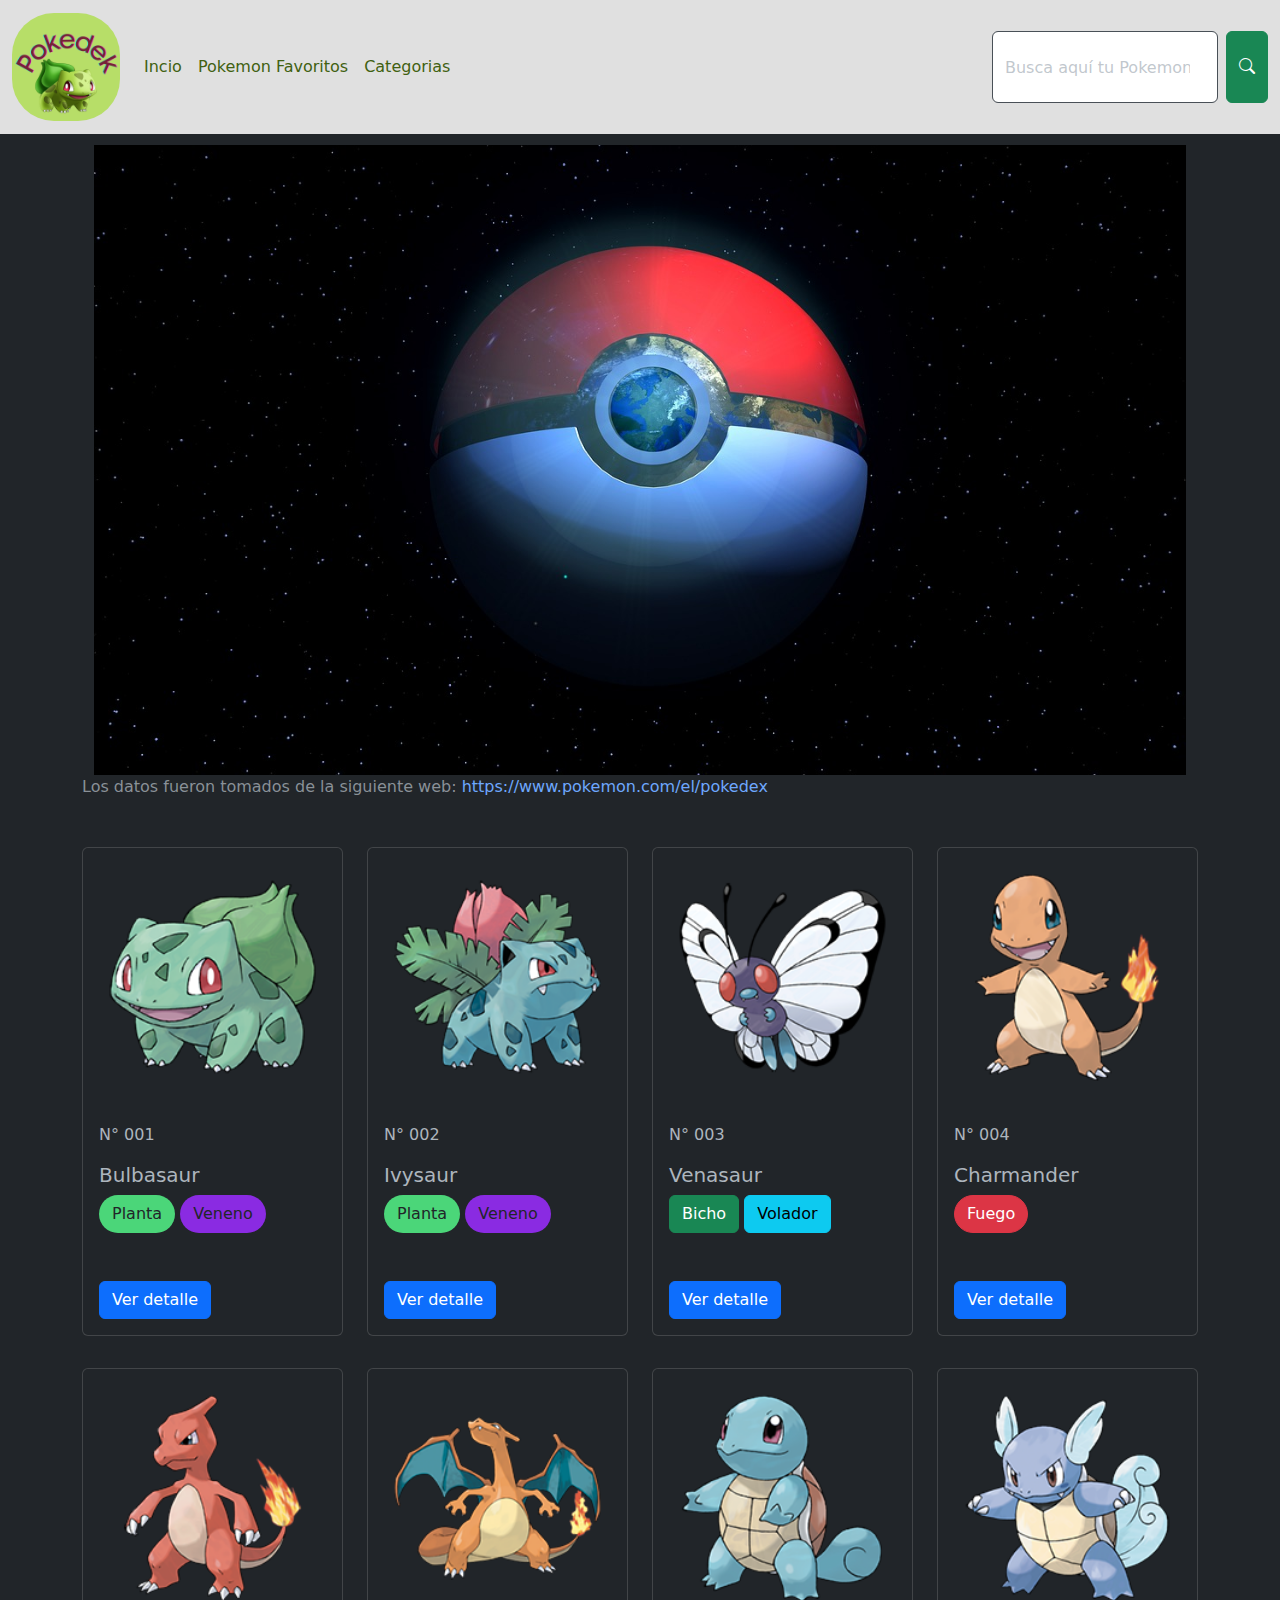
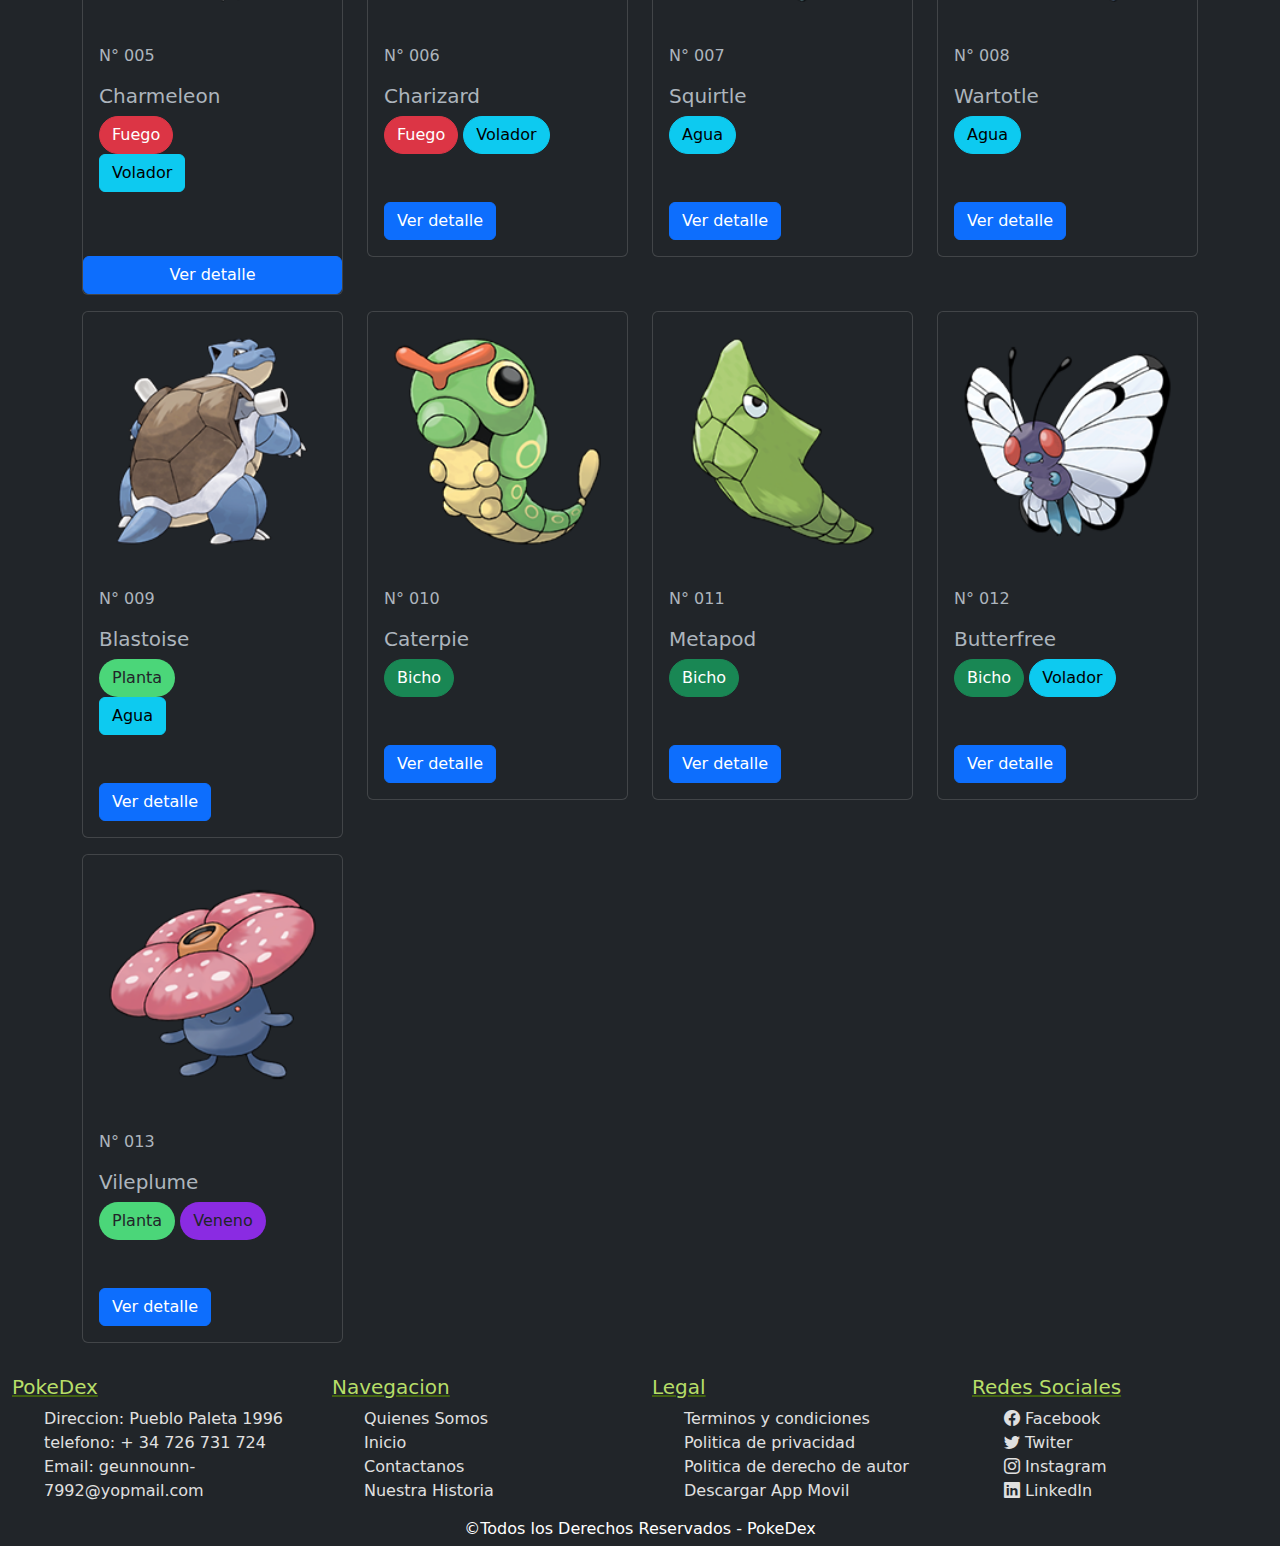
==== commit b8f27e22: "Merge branch 'dev' into hotFix-CorrecionIndex" ====
--- a/index.html
+++ b/index.html
@@ -16,7 +16,10 @@
       content="Rusco German André, Garcia Moya Priscila Belen, Ramos Emilia Belen, Romero Uro, Juan Gerardo"
     />
     <link rel="stylesheet" href="css/bootstrap.min.css" />
-    <link rel="stylesheet" href="https://cdn.jsdelivr.net/npm/bootstrap-icons@1.10.3/font/bootstrap-icons.css">
+    <link
+      rel="stylesheet"
+      href="https://cdn.jsdelivr.net/npm/bootstrap-icons@1.10.3/font/bootstrap-icons.css"
+    />
     <link rel="stylesheet" href="css/styles.css" />
     <title>PokeDex</title>
   </head>
@@ -24,25 +27,46 @@
     <header>
       <nav class="navbar navbar-expand-lg navbar-light" id="navBar-PokeDex">
         <section class="container-fluid">
-          <a class="navbar-brand" href="./index.html" ><img src="./img/logoPokedek.png" alt="logoPokedek" ></a>
-          <button class="navbar-toggler" type="button" data-bs-toggle="collapse" data-bs-target="#navbarSupportedContent" aria-controls="navbarSupportedContent" aria-expanded="false" aria-label="Toggle navigation">
+          <a class="navbar-brand" href="./index.html"
+            ><img src="./img/logoPokedek.png" alt="logoPokedek"
+          /></a>
+          <button
+            class="navbar-toggler"
+            type="button"
+            data-bs-toggle="collapse"
+            data-bs-target="#navbarSupportedContent"
+            aria-controls="navbarSupportedContent"
+            aria-expanded="false"
+            aria-label="Toggle navigation"
+          >
             <span class="navbar-toggler-icon"></span>
           </button>
-          <article  class="collapse navbar-collapse" id="navbarSupportedContent">
+          <article class="collapse navbar-collapse" id="navbarSupportedContent">
             <ul class="navbar-nav me-auto mb-2 mb-lg-0">
               <li class="nav-item">
-                <a class="nav-link active" aria-current="page" href="index.html">Incio</a>
+                <a class="nav-link active" aria-current="page" href="index.html"
+                  >Incio</a
+                >
               </li>
               <li class="nav-item">
-                <a class="nav-link" href="./page/error404.html">Pokemon  Favoritos</a>
+                <a class="nav-link" href="./page/error404.html"
+                  >Pokemon Favoritos</a
+                >
               </li>
               <li class="nav-item">
-                <a class="nav-link "  href="./page/error404.html">Categorias</a>
+                <a class="nav-link" href="./page/error404.html">Categorias</a>
               </li>
             </ul>
             <form class="d-flex">
-              <input class="form-control me-2" type="search" placeholder="Busca aquí tu Pokemon" aria-label="Search">
-              <button class="btn btn-success" type="submit"><i class="bi bi-search"></i></button>
+              <input
+                class="form-control me-2"
+                type="search"
+                placeholder="Busca aquí tu Pokemon"
+                aria-label="Search"
+              />
+              <button class="btn btn-success" type="submit">
+                <i class="bi bi-search"></i>
+              </button>
             </form>
           </article>
         </section>
@@ -138,58 +162,67 @@
               <p>N° 001</p>
               <h5 class="card-title mb-2">Bulbasaur</h5>
               <div class="block">
-              <input
-                type="button"
-                class="btn colorPlanta sinCursor"
-                value="Planta"
-              />
-              <input
-                type="button"
-                class="btn colorVeneno sinCursor"
-                value="Veneno"
-              />
+                <input
+                  type="button"
+                  class="btn colorPlanta botonColor"
+                  value="Planta"
+                />
+                <input
+                  type="button"
+                  class="btn colorVeneno botonColor"
+                  value="Veneno"
+                />
               </div>
-              <a href="/page/error404.html" class="btn btn-primary  mt-5"
-                >Ver detalle</a
-              >
-            </div>
-          </article>
-        </aside>
-
-        <aside class="col-md-6 col-lg-3 mb-3">
-          <article class="card style= width: 18rem;">
-            <img
-              src="/img/pokemones/blastoise.png"
-              class="card-img-top"
-              alt="Bulbasaur"
+              <a href="/page/error404.html" class="btn btn-primary mt-5"
+                >Ver detalle</a
+              >
+            </div>
+          </article>
+        </aside>
+
+        <aside class="col-md-6 col-lg-3 pb-3">
+          <article class="card style= width: 18rem;">
+            <img
+              src="/img/pokemones/ivysaur.png"
+              class="card-img-top"
+              alt="Ivysaur"
             />
             <div class="card-body">
               <p>N° 002</p>
-              <h5 class="card-title">Blastoise</h5>
-              <input
-                type="button"
-                class="btn colorPlanta sinCursor block"
-                value="Planta"
-              />
-
-              <a href="/page/error404.html" class="btn btn-primary mt-5"
-                >Ver detalle</a
-              >
-            </div>
-          </article>
-        </aside>
-
-        <aside class="col-md-6 col-lg-3 mb-3">
-          <article class="card style= width: 18rem;">
-            <img
+              <h5 class="card-title">Ivysaur</h5>
+              <div class="block">
+                <input
+                  type="button"
+                  class="btn colorPlanta botonColor"
+                  value="Planta"
+                />
+                <input
+                  type="button"
+                  class="btn colorVeneno botonColor"
+                  value="Veneno"
+                />
+              </div>
+              <a href="/page/error404.html" class="btn btn-primary mt-5"
+                >Ver detalle</a
+              >
+            </div>
+          </article>
+        </aside>
+
+        <aside class="col-md-6 col-lg-3 mb-3 pb-3">
+          <article class="card style= width: 18rem;">
+            <img
+
               src="/img/pokemones/buterflee.png"
-              class="card-img-top"
-              alt="Butterfree"
+
+              class="card-img-top"
+              alt="venusaur"
             />
             <div class="card-body">
               <p>N° 003</p>
-              <h5 class="card-title">Butterfree</h5>
+              <h5 class="card-title">Venasaur</h5>
               <div class="block">
+
               <input
                 type="button"
                 class="btn btn-success sinCursor"
@@ -202,28 +235,31 @@
               />
             </div>
               <a href="/page/descrpcionPokemonBelen.html" class="btn btn-primary mt-5"
-                >Ver detalle</a
-              >
-            </div>
-          </article>
-        </aside>
-
-        <aside class="col-md-6 col-lg-3 mb-3 pb-3">
-          <article class="card style= width: 18rem;">
-            <img
-              src="/img/pokemones/caterpie.png"
-              class="card-img-top"
-              alt="Caterpie"
+
+                >Ver detalle</a
+              >
+            </div>
+          </article>
+        </aside>
+
+        <aside class="col-md-6 col-lg-3 pb-3">
+          <article class="card style= width: 18rem;">
+            <img
+              src="/img/pokemones/charmander.png"
+              class="card-img-top"
+              alt="Charmander"
             />
             <div class="card-body">
               <p>N° 004</p>
-              <h5 class="card-title">Caterpie</h5>
-              <input
-                type="button"
-                class="btn btn-success sinCursor block"
-                value="Bicho"
-              />
-              <a href="/page/error404.html" class="btn btn-primary  mt-5"
+              <h5 class="card-title">Charmander</h5>
+              <input
+                type="button"
+                class="btn btn-danger botonColor block"
+                value="Fuego"
+              />
+              <a
+                href="/page/descripcionPokemon.html"
+                class="btn btn-primary mt-5"
                 >Ver detalle</a
               >
             </div>
@@ -233,133 +269,124 @@
         <aside class="col-md-6 col-lg-3 pb-3">
           <article class="card style= width: 18rem;">
             <img
+              src="/img/pokemones/charmeleon.png"
+              class="card-img-top"
+              alt="Charmeleon"
+            />
+            <div class="card-body">
+              <p>N° 005</p>
+              <h5 class="card-title">Charmeleon</h5>
+              <input
+                type="button"
+                class="btn btn-danger botonColor block"
+                value="Fuego"
+              />
+
+              <input
+                type="button"
+                class="btn btn-info sinCursor"
+                value="Volador"
+              />
+            </div>
+              <a href="/page/descripcionPokemonGerman.html" class="btn btn-primary  mt-5"
+
+                >Ver detalle</a
+              >
+            </div>
+          </article>
+        </aside>
+
+        <aside class="col-md-6 col-lg-3 pb-3">
+          <article class="card style= width: 18rem;">
+            <img
               src="/img/pokemones/charizard.png"
               class="card-img-top"
               alt="Charizard"
             />
             <div class="card-body">
-              <p>N° 005</p>
+              <p>N° 006</p>
               <h5 class="card-title">Charizard</h5>
               <div class="block">
-              <input
-                type="button"
-                class="btn btn-danger sinCursor"
-                value="Fuego"
-              />
-              <input
-                type="button"
-                class="btn btn-info sinCursor"
-                value="Volador"
-              />
-            </div>
-              <a href="/page/descripcionPokemonGerman.html" class="btn btn-primary  mt-5"
-                >Ver detalle</a
-              >
-            </div>
-          </article>
-        </aside>
-
-        <aside class="col-md-6 col-lg-3 pb-3">
-          <article class="card style= width: 18rem;">
-            <img
-              src="/img/pokemones/charmander.png"
-              class="card-img-top"
-              alt="Charmander"
-            />
-            <div class="card-body">
-              <p>N° 006</p>
-              <h5 class="card-title">Charmander</h5>
-              <input
-                type="button"
-                class="btn btn-danger sinCursor block"
-                value="Fuego"
-              />
-              <a href="/page/descripcionPokemon.html" class="btn btn-primary  mt-5"
-                >Ver detalle</a
-              >
-            </div>
-          </article>
-        </aside>
-
-        <aside class="col-md-6 col-lg-3 pb-3">
-          <article class="card style= width: 18rem;">
-            <img
-              src="/img/pokemones/charmeleon.png"
-              class="card-img-top"
-              alt="Charmeleon"
+                <input
+                  type="button"
+                  class="btn btn-danger botonColor"
+                  value="Fuego"
+                />
+                <input
+                  type="button"
+                  class="btn btn-info botonColor"
+                  value="Volador"
+                />
+              </div>
+              <a href="/page/error404.html" class="btn btn-primary mt-5"
+                >Ver detalle</a
+              >
+            </div>
+          </article>
+        </aside>
+
+        <aside class="col-md-6 col-lg-3 mb-3 pb-3">
+          <article class="card style= width: 18rem;">
+            <img
+              src="/img/pokemones/squirtle.png"
+              class="card-img-top"
+              alt="Squirtle"
             />
             <div class="card-body">
               <p>N° 007</p>
-              <h5 class="card-title">Charmeleon</h5>
-              <input
-                type="button"
-                class="btn btn-danger sinCursor block"
-                value="Fuego"
-              />
-              <a href="/page/error404.html" class="btn btn-primary  mt-5"
-                >Ver detalle</a
-              >
-            </div>
-          </article>
-        </aside>
-
-        <aside class="col-md-6 col-lg-3 pb-3">
-          <article class="card style= width: 18rem;">
-          <img
-            src="/img/pokemones/ivysaur.png"
-            class="card-img-top"
-            alt="Ivysaur"
-          />
-          <div class="card-body">
-            <p>N° 008</p>
-            <h5 class="card-title">Ivysaur</h5>
-            <div class="block">
-            <input
-            type="button"
-            class="btn colorPlanta sinCursor "
-            value="Planta"
-          />
-          <input
-          type="button"
-          class="btn colorVeneno sinCursor "
-          value="Veneno"
-        />
-        </div>
-            <a href="/page/error404.html" class="btn btn-primary  mt-5"
-              >Ver detalle</a
-            >
-          </div>
-        </article>
-      </aside>
-
-      <aside class="col-md-6 col-lg-3 mb-3 pb-3">
-        <article class="card style= width: 18rem;">
-          <img
-            src="/img/pokemones/metapod.png"
-            class="card-img-top"
-            alt="Metapod"
-          />
-          <div class="card-body">
-            <p>N° 009</p>
-            <h5 class="card-title">Metapod</h5>
-            <input type="button" class="btn btn-success sinCursor block" value="Bicho" />
-            <a href="/page/error404.html" class="btn btn-primary  mt-5"
-              >Ver detalle</a
-            >
-          </div>
-        </article>
-      </aside>
-
-      <aside class="col-md-6 col-lg-3 mb-3 pb-3">
-        <article class="card style= width: 18rem;">
-          <img
-            src="/img/pokemones/squirtle.png"
-            class="card-img-top"
-            alt="Squirtle"
-          />
-          <div class="card-body">
-            <p>N° 010</p>
-            <h5 class="card-title">Squirtle</h5>
+              <h5 class="card-title">Squirtle</h5>
+
+              <input
+                type="button"
+                class="btn btn-info botonColor block"
+                value="Agua"
+              />
+              <a href="/page/error404.html" class="btn btn-primary mt-5"
+                >Ver detalle</a
+              >
+            </div>
+          </article>
+        </aside>
+
+        <aside class="col-md-6 col-lg-3 mb-3 pb-3">
+          <article class="card style= width: 18rem;">
+            <img
+              src="/img/pokemones/wartotle.png"
+              class="card-img-top"
+              alt="Wartotle"
+            />
+            <div class="card-body">
+              <p>N° 008</p>
+              <h5 class="card-title">Wartotle</h5>
+              <input
+                type="button"
+                class="btn btn-info botonColor block"
+                value="Agua"
+              />
+
+              <a href="/page/error404.html" class="btn btn-primary mt-5"
+                >Ver detalle</a
+              >
+            </div>
+          </article>
+        </aside>
+
+        <aside class="col-md-6 col-lg-3 mb-3">
+          <article class="card style= width: 18rem;">
+            <img
+              src="/img/pokemones/blastoise.png"
+              class="card-img-top"
+              alt="Bulbasaur"
+            />
+            <div class="card-body">
+              <p>N° 009</p>
+              <h5 class="card-title">Blastoise</h5>
+              <input
+                type="button"
+                class="btn colorPlanta botonColor block"
+                value="Planta"
+              />
+
 
             <input type="button" class="btn btn-info sinCursor block" value="Agua" />
             <a href="/page/descripcionPokemonPri.html" class="btn btn-primary mt-5"
@@ -369,133 +396,172 @@
         </article>
       </aside>
 
+
         <aside class="col-md-6 col-lg-3 mb-3 pb-3">
           <article class="card style= width: 18rem;">
-          <img
-            src="/img/pokemones/venusaur.png"
-            class="card-img-top"
-            alt="venusaur"
-          />
-          <div class="card-body">
-            <p>N° 011</p>
-            <h5 class="card-title">Venasaur</h5>
-            <div class="block">
-            <input
-              type="button"
-              class="btn colorPlanta sinCursor"
-              value="Planta"
-            />
-            <input
-              type="button"
-              class="btn colorVeneno sinCursor"
-              value="Veneno"
-            />
-            </div>
-            <a href="/page/error404.html" class="btn btn-primary  mt-5"
-              >Ver detalle</a
-            >
-          </div>
-        </article>
-      </aside>
+            <img
+              src="/img/pokemones/caterpie.png"
+              class="card-img-top"
+              alt="Caterpie"
+            />
+            <div class="card-body">
+              <p>N° 010</p>
+              <h5 class="card-title">Caterpie</h5>
+              <input
+                type="button"
+                class="btn btn-success botonColor block"
+                value="Bicho"
+              />
+              <a href="/page/error404.html" class="btn btn-primary mt-5"
+                >Ver detalle</a
+              >
+            </div>
+          </article>
+        </aside>
 
         <aside class="col-md-6 col-lg-3 mb-3 pb-3">
           <article class="card style= width: 18rem;">
-          <img
-            src="/img/pokemones/wartotle.png"
-            class="card-img-top"
-            alt="Wartotle"
-          />
-          <div class="card-body">
-            <p>N° 012</p>
-            <h5 class="card-title">Wartotle</h5>
-            <input
-              type="button"
-              class="btn btn-info sinCursor block"
-              value="Agua"
-            />
-
-            <a href="/page/error404.html" class="btn btn-primary  mt-5"
-              >Ver detalle</a
-            >
-          </div>
-        </article>
-      </aside>
+            <img
+              src="/img/pokemones/metapod.png"
+              class="card-img-top"
+              alt="Metapod"
+            />
+            <div class="card-body">
+              <p>N° 011</p>
+              <h5 class="card-title">Metapod</h5>
+              <input
+                type="button"
+                class="btn btn-success botonColor block"
+                value="Bicho"
+              />
+              <a href="/page/error404.html" class="btn btn-primary mt-5"
+                >Ver detalle</a
+              >
+            </div>
+          </article>
+        </aside>
+
+        <aside class="col-md-6 col-lg-3 mb-3">
+          <article class="card style= width: 18rem;">
+            <img
+              src="/img/pokemones/buterflee.png"
+              class="card-img-top"
+              alt="Butterfree"
+            />
+            <div class="card-body">
+              <p>N° 012</p>
+              <h5 class="card-title">Butterfree</h5>
+              <div class="block">
+                <input
+                  type="button"
+                  class="btn btn-success botonColor"
+                  value="Bicho"
+                />
+                <input
+                  type="button"
+                  class="btn btn-info botonColor"
+                  value="Volador"
+                />
+              </div>
+              <a href="/page/error404.html" class="btn btn-primary mt-5"
+                >Ver detalle</a
+              >
+            </div>
+          </article>
+        </aside>
 
         <aside class="col-md-6 col-lg-3 mb-3 pb-3">
           <article class="card style= width: 18rem;">
-          <img
-            src="/img/pokemones/vileplume.png"
-            class="card-img-top"
-            alt="vileplume"
-          />
-          <div class="card-body">
-            <p>N° 013</p>
-            <h5 class="card-title mb-2">Vileplume</h5>
-            <div class="block">
-            <input
-              type="button"
-              class="btn colorPlanta sinCursor "
-              value="Planta"
-            />
-            <input
-              type="button"
-              class="btn colorVeneno sinCursor "
-              value="Veneno"
-            />
-          </div>
-            <a href="/page/error404.html" class="btn btn-primary  mt-5"
-              >Ver detalle</a
-            >
-          </div>
-        </article>
-      </aside>
+            <img
+              src="/img/pokemones/vileplume.png"
+              class="card-img-top"
+              alt="vileplume"
+            />
+            <div class="card-body">
+              <p>N° 013</p>
+              <h5 class="card-title mb-2">Vileplume</h5>
+              <div class="block">
+                <input
+                  type="button"
+                  class="btn colorPlanta botonColor"
+                  value="Planta"
+                />
+                <input
+                  type="button"
+                  class="btn colorVeneno botonColor"
+                  value="Veneno"
+                />
+              </div>
+              <a href="/page/error404.html" class="btn btn-primary mt-5"
+                >Ver detalle</a
+              >
+            </div>
+          </article>
+        </aside>
       </section>
     </main>
-    
 
     <footer>
-        <section class="container-fluid">
-            <article  class="row" id="cuerpoFooter">
-                <aside class="col-xl-3  col-sm-3 col-md-3">
-                    <p class="h5">PokeDex</p>
-                    <ul>
-                      <li>Direccion: Pueblo Paleta 1996</li>
-                      <li> telefono: + 34 726 731 724</li>
-                      <li>Email: geunnounn-7992@yopmail.com</li>
-                    </ul>
-                </aside>
-                <aside class="col-xl-3 col-sm-3 col-md-3">
-                    <p class="h5"> Navegacion</p>
-                    <ul>
-                        <li><a href="/page/quienesSomos.html">Quienes Somos</a></li>
-                        <li><a href="/index.html">Inicio</a></li>
-                        <li><a href="/page/error404.html">Contactanos</a></li>
-                        <li><a href="/page/error404.html">Nuestra Historia</a></li>
-                    </ul>
-                </aside>
-                <aside class="col-xl-3 col-sm-3 col-md-3">
-                    <p class="h5">Legal</p>
-                    <ul>
-                        <li><a href="/page/error404.html">Terminos y condiciones</a></li>
-                        <li><a href="/page/error404.html">Politica de privacidad</a></li>
-                        <li><a href="/page/error404.html">Politica de derecho de autor</a></li>
-                        <li><a href="/page/error404.html">Descargar App Movil</a></li>
-                    </ul>
-                </aside>
-                <aside class="col-xl-3 col-sm-3 col-md-3">
-                    <p class="h5">Redes Sociales</p>
-                        <ul>
-                      <li><a href="/page/error404.html"><i class="bi bi-facebook"></i> Facebook</a></li>
-                      <li><a href="/page/error404.html"><i class="bi bi-twitter"></i> Twiter</a></li>
-                      <li><a href="/page/error404.html"><i class="bi bi-instagram"></i> Instagram</a></li>
-                      <li><a href="/page/error404.html"><i class="bi bi-linkedin"></i> LinkedIn</a></li>
-                    </ul>
-                </aside>
-            </article>
-            <article  class="row" id="copyrightFooter">
-               <p class="h6"> &copy;Todos los Derechos Reservados - PokeDex </p> 
-            </article>
-        </section>
+      <section class="container-fluid">
+        <article class="row" id="cuerpoFooter">
+          <aside class="col-xl-3 col-sm-3 col-md-3">
+            <p class="h5">PokeDex</p>
+            <ul>
+              <li>Direccion: Pueblo Paleta 1996</li>
+              <li>telefono: + 34 726 731 724</li>
+              <li>Email: geunnounn-7992@yopmail.com</li>
+            </ul>
+          </aside>
+          <aside class="col-xl-3 col-sm-3 col-md-3">
+            <p class="h5">Navegacion</p>
+            <ul>
+              <li><a href="/page/quienesSomos.html">Quienes Somos</a></li>
+              <li><a href="/index.html">Inicio</a></li>
+              <li><a href="/page/error404.html">Contactanos</a></li>
+              <li><a href="/page/error404.html">Nuestra Historia</a></li>
+            </ul>
+          </aside>
+          <aside class="col-xl-3 col-sm-3 col-md-3">
+            <p class="h5">Legal</p>
+            <ul>
+              <li><a href="/page/error404.html">Terminos y condiciones</a></li>
+              <li><a href="/page/error404.html">Politica de privacidad</a></li>
+              <li>
+                <a href="/page/error404.html">Politica de derecho de autor</a>
+              </li>
+              <li><a href="/page/error404.html">Descargar App Movil</a></li>
+            </ul>
+          </aside>
+          <aside class="col-xl-3 col-sm-3 col-md-3">
+            <p class="h5">Redes Sociales</p>
+            <ul>
+              <li>
+                <a href="/page/error404.html"
+                  ><i class="bi bi-facebook"></i> Facebook</a
+                >
+              </li>
+              <li>
+                <a href="/page/error404.html"
+                  ><i class="bi bi-twitter"></i> Twiter</a
+                >
+              </li>
+              <li>
+                <a href="/page/error404.html"
+                  ><i class="bi bi-instagram"></i> Instagram</a
+                >
+              </li>
+              <li>
+                <a href="/page/error404.html"
+                  ><i class="bi bi-linkedin"></i> LinkedIn</a
+                >
+              </li>
+            </ul>
+          </aside>
+        </article>
+        <article class="row" id="copyrightFooter">
+          <p class="h6">&copy;Todos los Derechos Reservados - PokeDex</p>
+        </article>
+      </section>
     </footer>
     <script src="js/bootstrap.min.js"></script>
   </body>
--- a/css/styles.css
+++ b/css/styles.css
@@ -97,7 +97,7 @@
   background-color: blueviolet;
 }
 
-.sinCursor {
+.botonColor {
   cursor: not-allowed;
   pointer-events: none;
   border-radius: 40px;
@@ -107,6 +107,28 @@
   display: block
   }
 
+.img-butterfree {
+  max-width: 70%;
+  margin: 0 auto;
+  display: none;
+}
+
+.hoverableButterfree {
+  display: inline-block;
+  background: center url('/img/pokemones/buterflee.png')
+    no-repeat;
+  background-size: contain;
+}
+@media all and (min-width: 769px) {
+  .hoverableButterfree:hover {
+    background-image: url('/img/DetalleButterfree/gifButter.gif');
+  }
+}
+.sinCursorButterfree {
+  cursor: not-allowed;
+  pointer-events: none;
+  
+}
 
 /*================== Gerardo ===================================*/
 .sinCursor {
@@ -229,24 +251,3 @@
 }
 /*================== FIN German =================================*/
 
-.img-butterfree {
-  max-width: 70%;
-  margin: 0 auto;
-  display: none;
-}
-
-.hoverableButterfree {
-  display: inline-block;
-  background: center url('/img/pokemones/buterflee.png')
-    no-repeat;
-  background-size: contain;
-}
-@media all and (min-width: 769px) {
-  .hoverableButterfree:hover {
-    background-image: url('/img/DetalleButterfree/gifButter.gif');
-  }
-}
-.sinCursorButterfree {
-  cursor: not-allowed;
-  pointer-events: none;
-}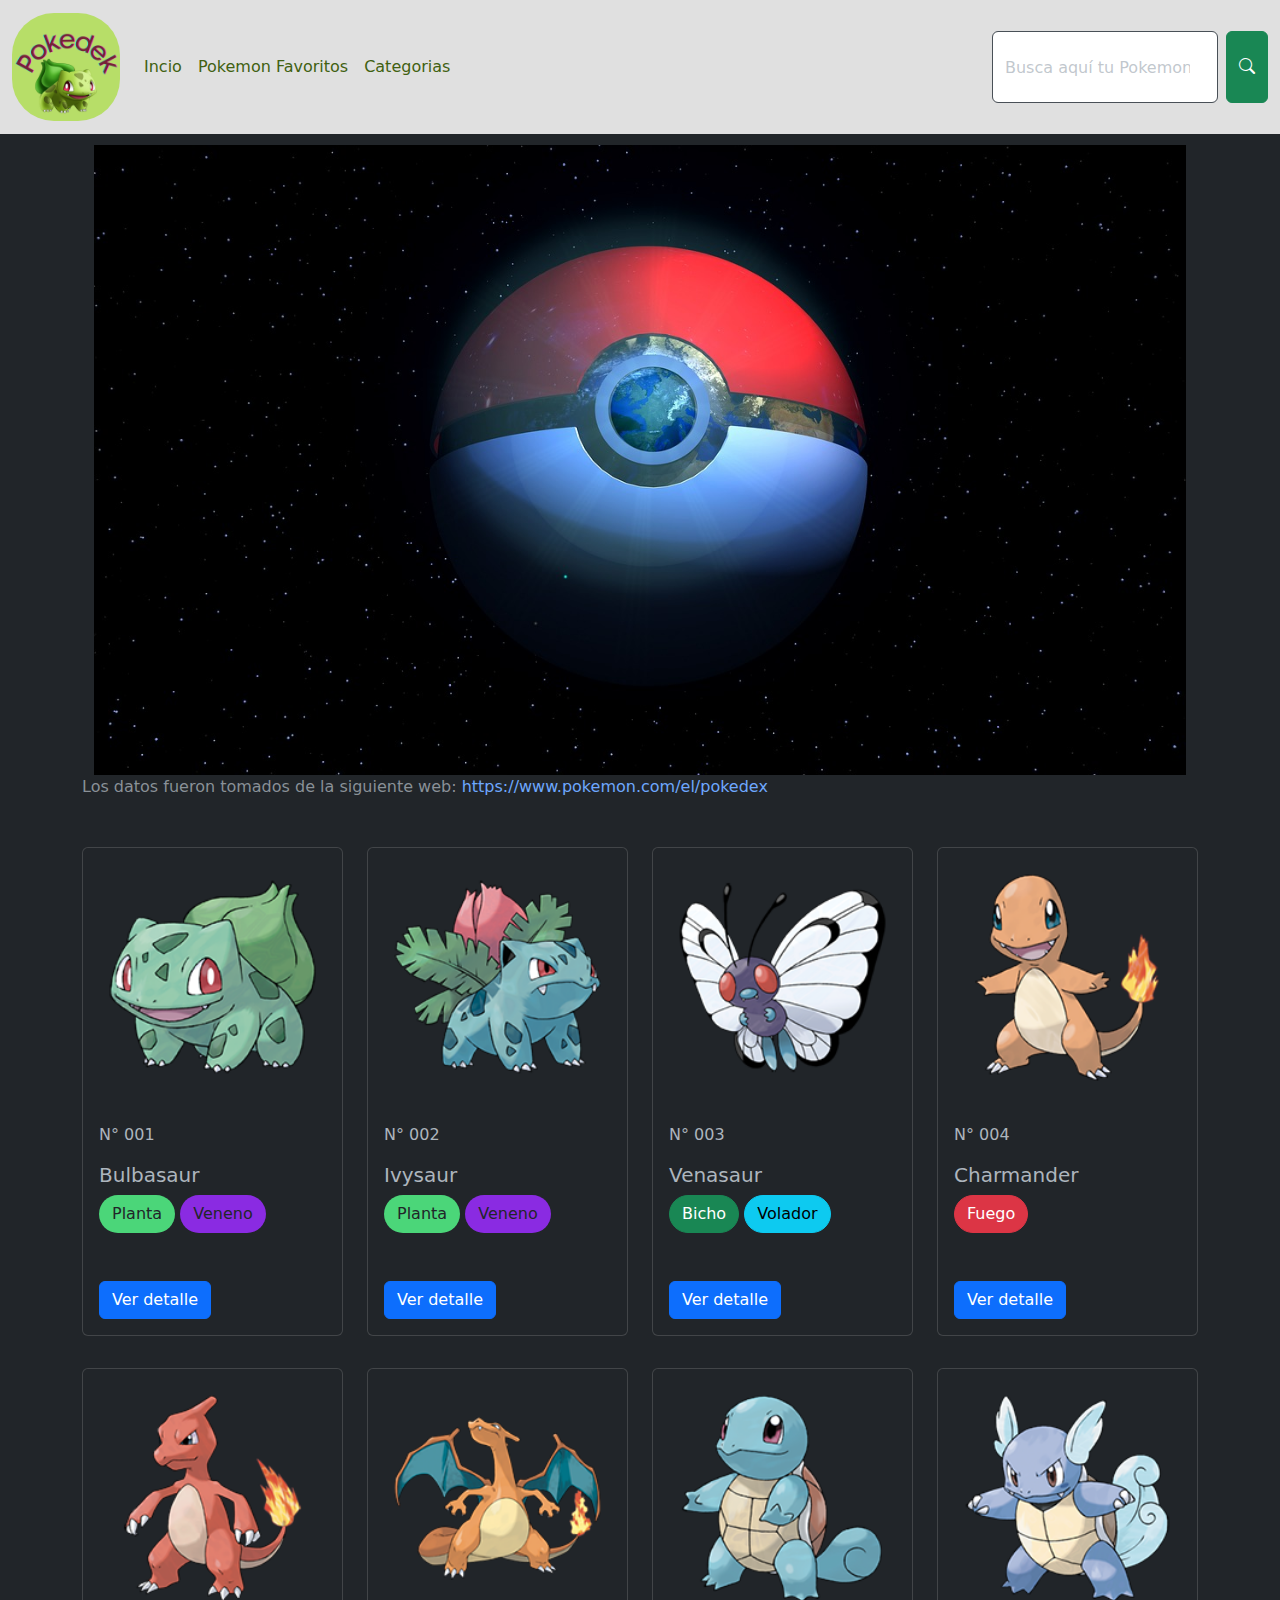
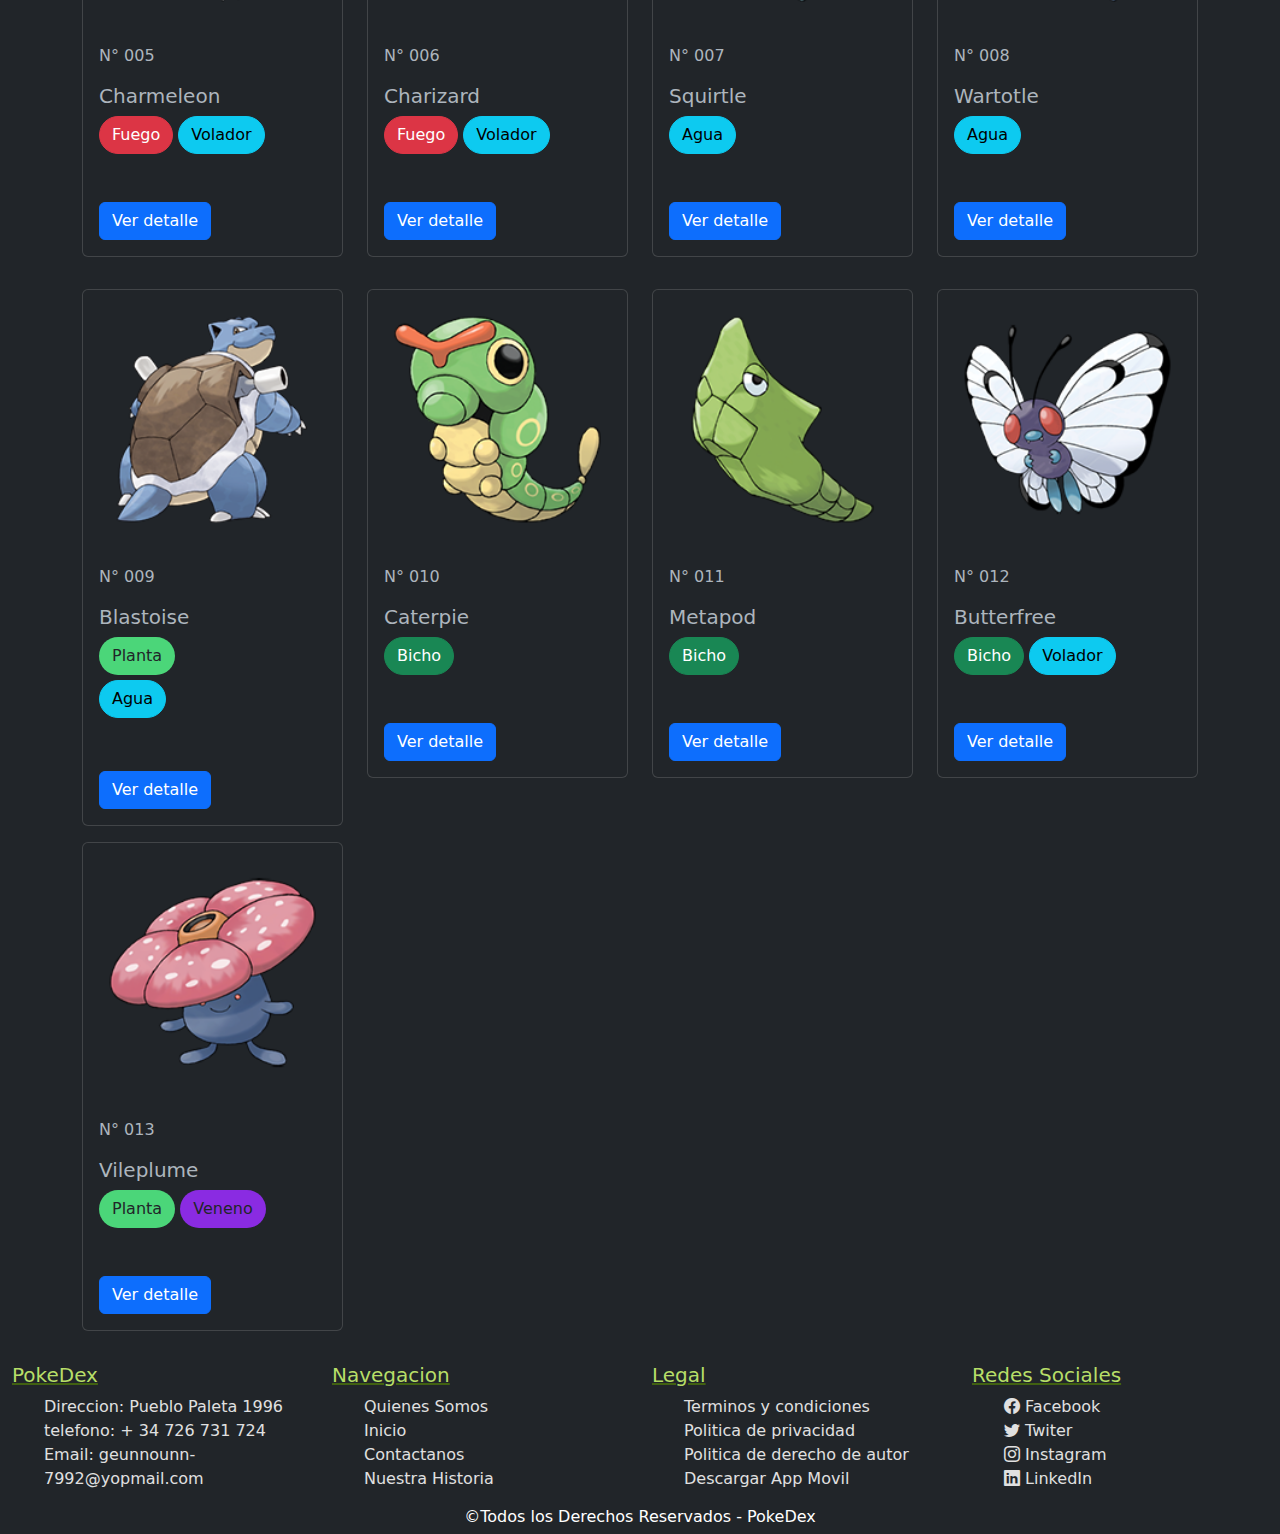
==== commit d1dcf4cd: "correcciones finales" ====
--- a/index.html
+++ b/index.html
@@ -225,12 +225,12 @@
 
               <input
                 type="button"
-                class="btn btn-success sinCursor"
+                class="btn btn-success botonColor"
                 value="Bicho"
               />
               <input
                 type="button"
-                class="btn btn-info sinCursor"
+                class="btn btn-info botonColor"
                 value="Volador"
               />
             </div>
@@ -276,22 +276,22 @@
             <div class="card-body">
               <p>N° 005</p>
               <h5 class="card-title">Charmeleon</h5>
-              <input
-                type="button"
-                class="btn btn-danger botonColor block"
-                value="Fuego"
-              />
-
-              <input
-                type="button"
-                class="btn btn-info sinCursor"
-                value="Volador"
-              />
-            </div>
-              <a href="/page/descripcionPokemonGerman.html" class="btn btn-primary  mt-5"
-
-                >Ver detalle</a
-              >
+              <div class="block">
+                <input
+                  type="button"
+                  class="btn btn-danger botonColor"
+                  value="Fuego"
+                />
+                <input
+                  type="button"
+                  class="btn btn-info botonColor"
+                  value="Volador"
+                />
+              </div>
+          
+              <a href="/page/error404.html" class="btn btn-primary  mt-5"
+              >Ver detalle</a
+            >
             </div>
           </article>
         </aside>
@@ -318,7 +318,7 @@
                   value="Volador"
                 />
               </div>
-              <a href="/page/error404.html" class="btn btn-primary mt-5"
+              <a href="/page/descripcionPokemonGerman.html" class="btn btn-primary mt-5"
                 >Ver detalle</a
               >
             </div>
@@ -341,7 +341,7 @@
                 class="btn btn-info botonColor block"
                 value="Agua"
               />
-              <a href="/page/error404.html" class="btn btn-primary mt-5"
+              <a href="/page/descripcionPokemonPri.html" class="btn btn-primary mt-5"
                 >Ver detalle</a
               >
             </div>
--- a/css/styles.css
+++ b/css/styles.css
@@ -134,6 +134,8 @@
 .sinCursor {
   cursor: not-allowed;
   pointer-events: none;
+  border-radius: 40px;
+  margin: 5px 0px;
 }
 
 .card-img {
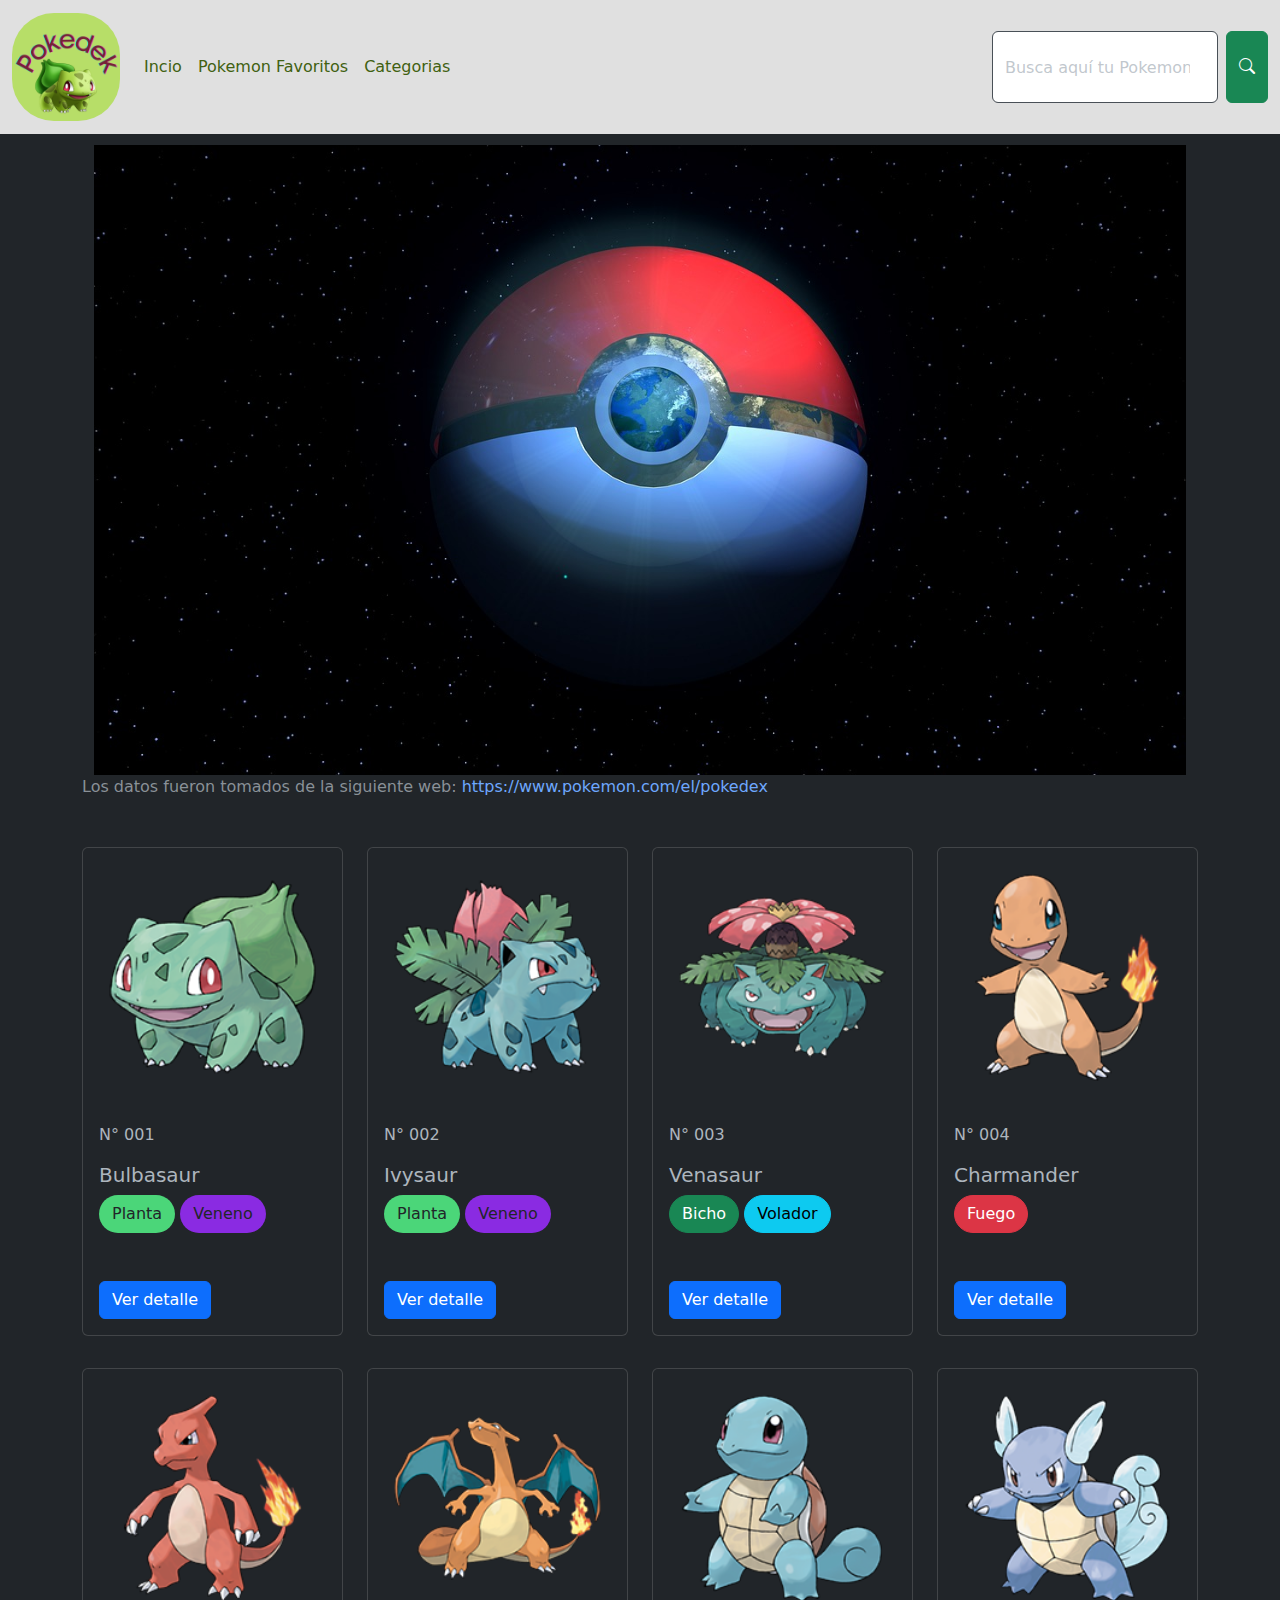
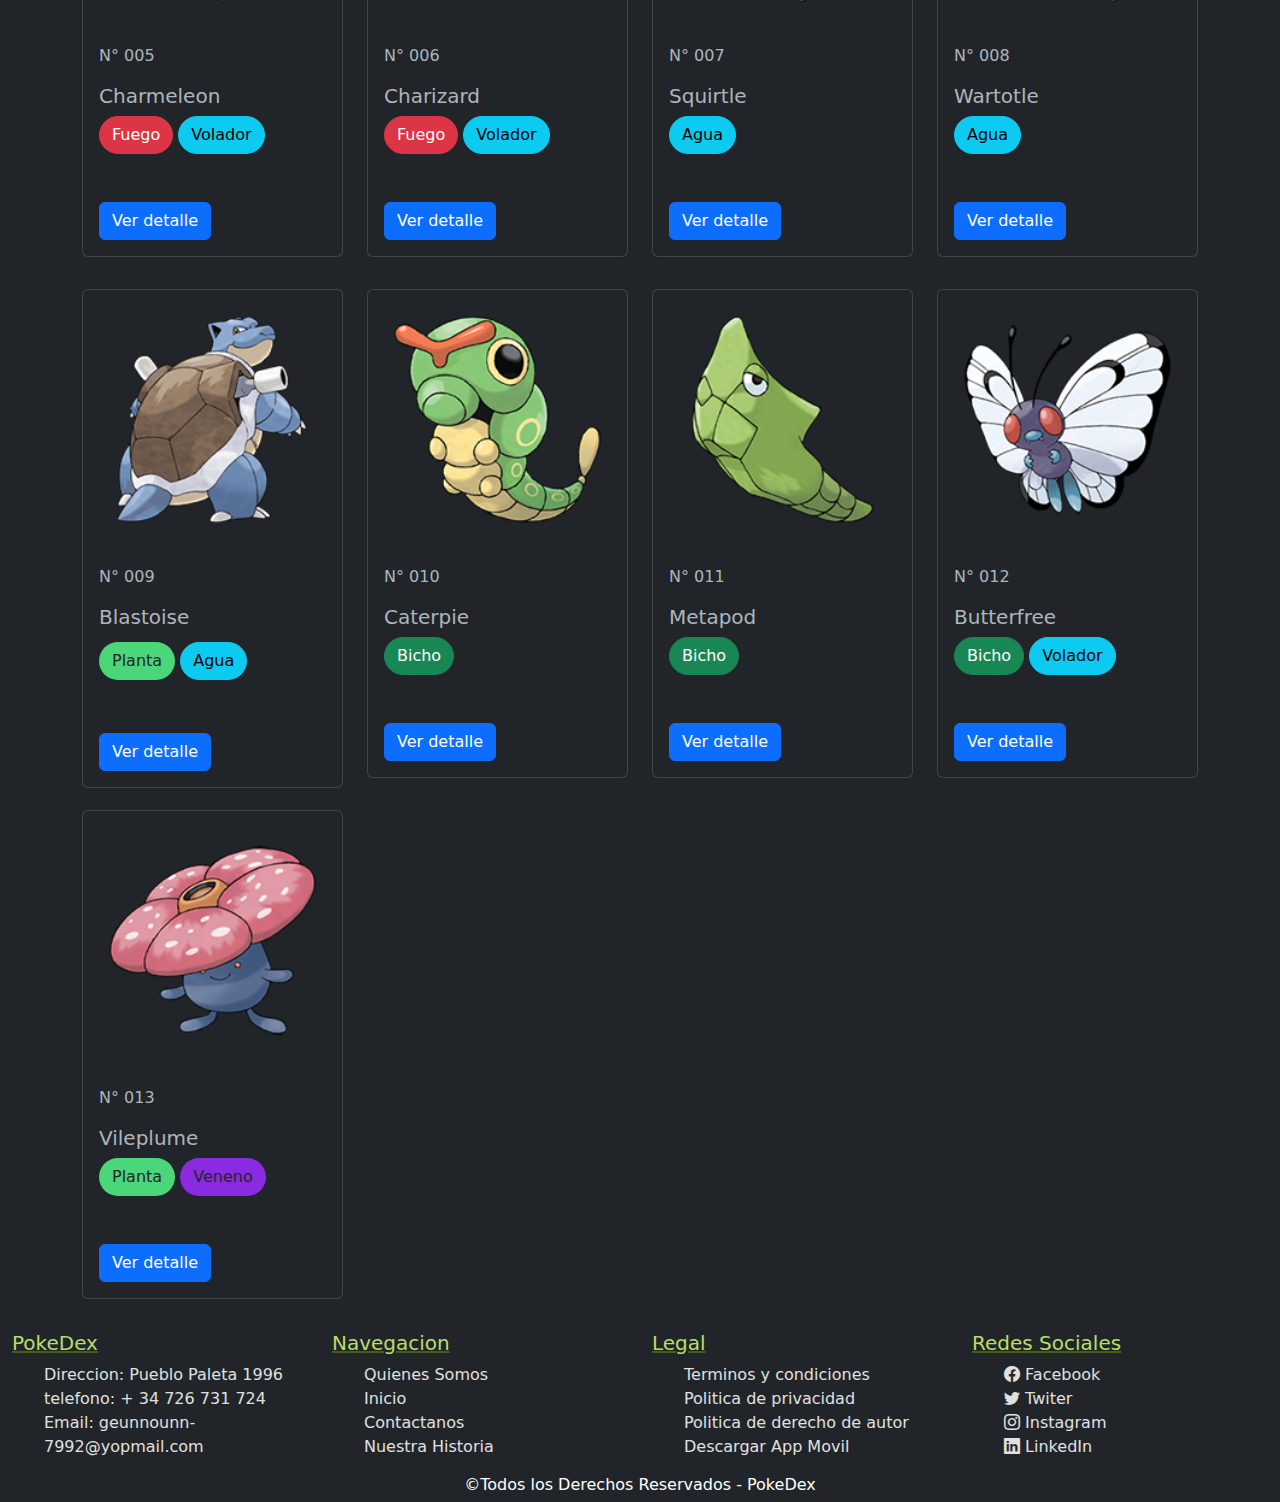
==== commit 2626e1e3: "se termino de modificar las paginas" ====
--- a/index.html
+++ b/index.html
@@ -213,7 +213,7 @@
           <article class="card style= width: 18rem;">
             <img
 
-              src="/img/pokemones/buterflee.png"
+              src="/img/pokemones/venusaur.png"
 
               class="card-img-top"
               alt="venusaur"
@@ -234,7 +234,7 @@
                 value="Volador"
               />
             </div>
-              <a href="/page/descrpcionPokemonBelen.html" class="btn btn-primary mt-5"
+              <a href="/page/error404.html" class="btn btn-primary mt-5"
 
                 >Ver detalle</a
               >
@@ -381,14 +381,14 @@
             <div class="card-body">
               <p>N° 009</p>
               <h5 class="card-title">Blastoise</h5>
-              <input
-                type="button"
-                class="btn colorPlanta botonColor block"
+              <div class="d-block">
+              <input
+                type="button"
+                class="btn colorPlanta botonColor"
                 value="Planta"
               />
-
-
-            <input type="button" class="btn btn-info sinCursor block" value="Agua" />
+            <input type="button" class="btn btn-info sinCursor " value="Agua" />
+          </div>
             <a href="/page/descripcionPokemonPri.html" class="btn btn-primary mt-5"
               >Ver detalle</a
             >
@@ -463,7 +463,7 @@
                   value="Volador"
                 />
               </div>
-              <a href="/page/error404.html" class="btn btn-primary mt-5"
+              <a href="/page/descrpcionPokemonBelen.html" class="btn btn-primary mt-5"
                 >Ver detalle</a
               >
             </div>
--- a/css/styles.css
+++ b/css/styles.css
@@ -1,4 +1,3 @@
-/*#e88c68 #692108 #c7551b #eebd3b #f5ba42 #e0e0e0 #762334 #b7de68 #416111 #629b27*/
 @import url("https://cdn.jsdelivr.net/npm/bootstrap-icons@1.10.3/font/bootstrap-icons.css");
 /**--------------------------------------------------- Priscila ------------------------------------------------------------------------------------------------**/
 body {
@@ -78,7 +77,6 @@
 /**----------------------------------------------- Fin Priscila ----------------------------------------**/
 
 .carousel-inner img {
-
   width: 100%;
   height: 70vh;
   object-fit: cover;
